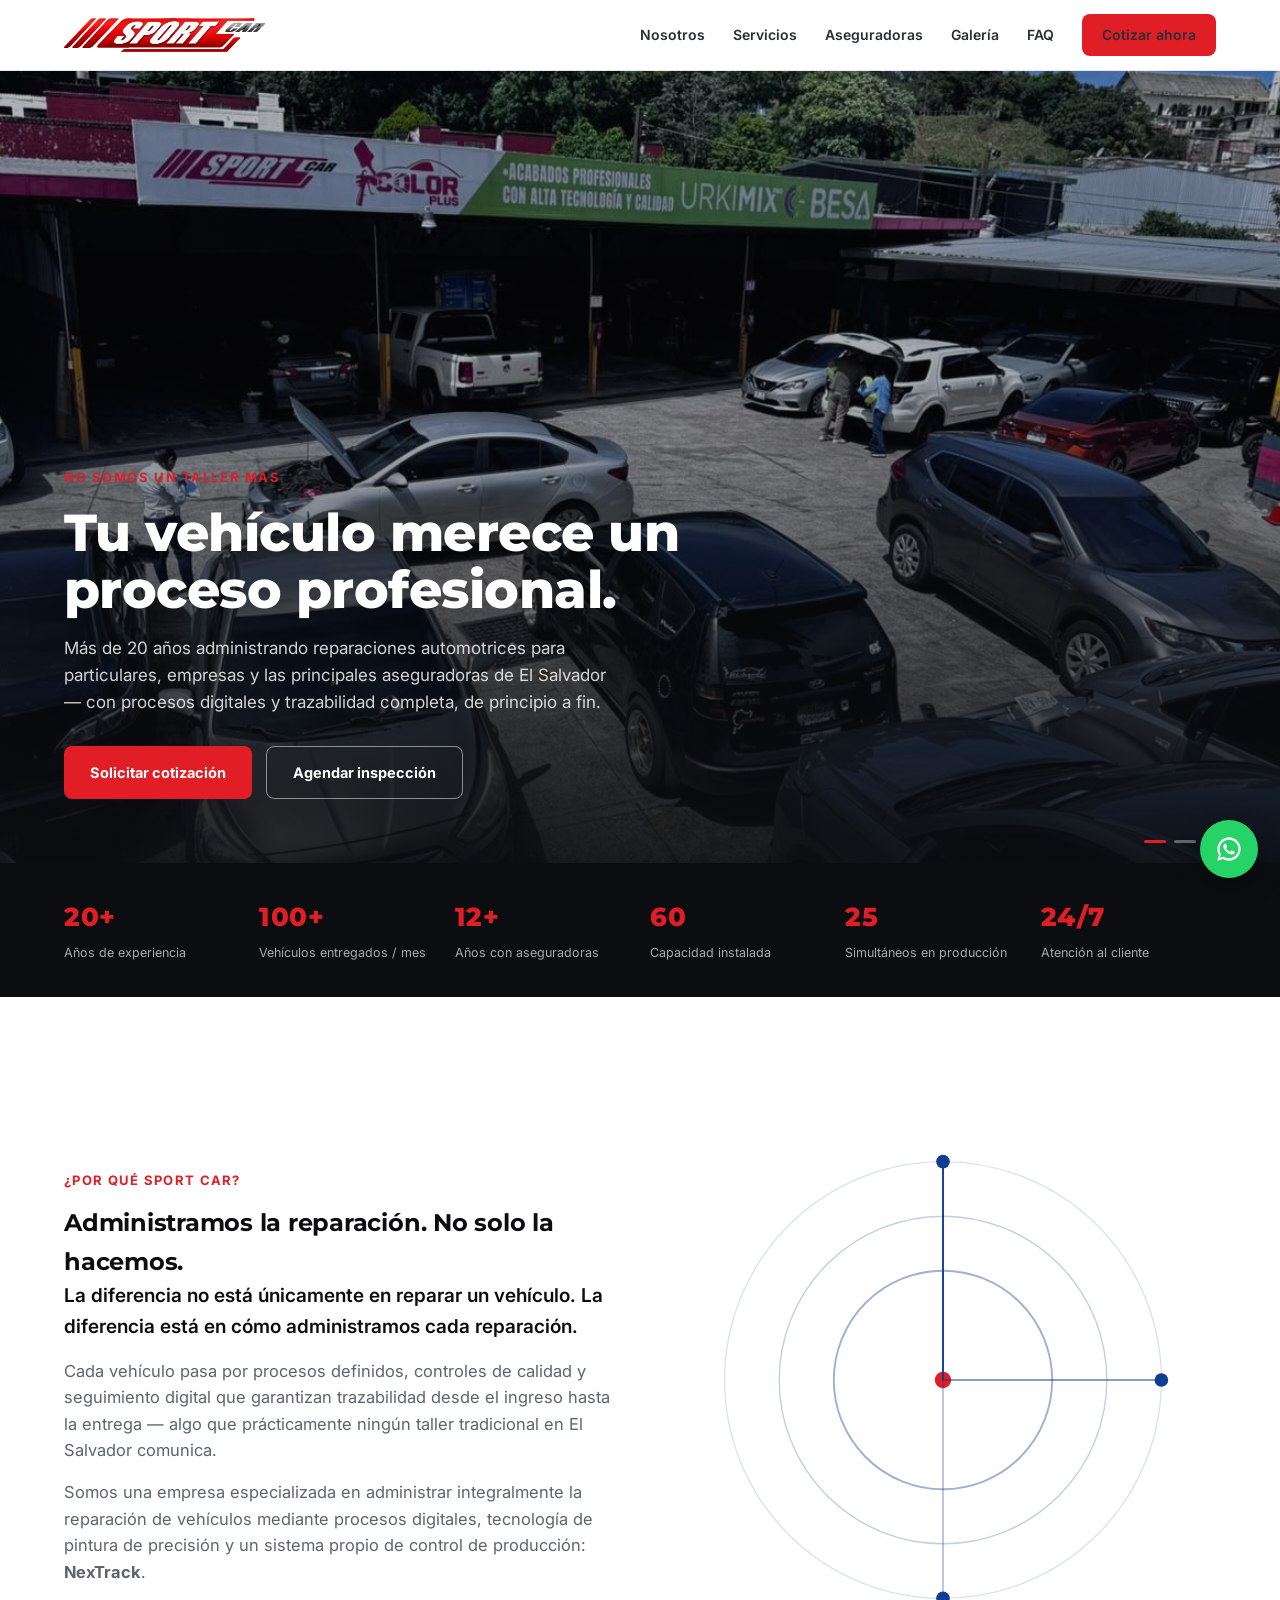
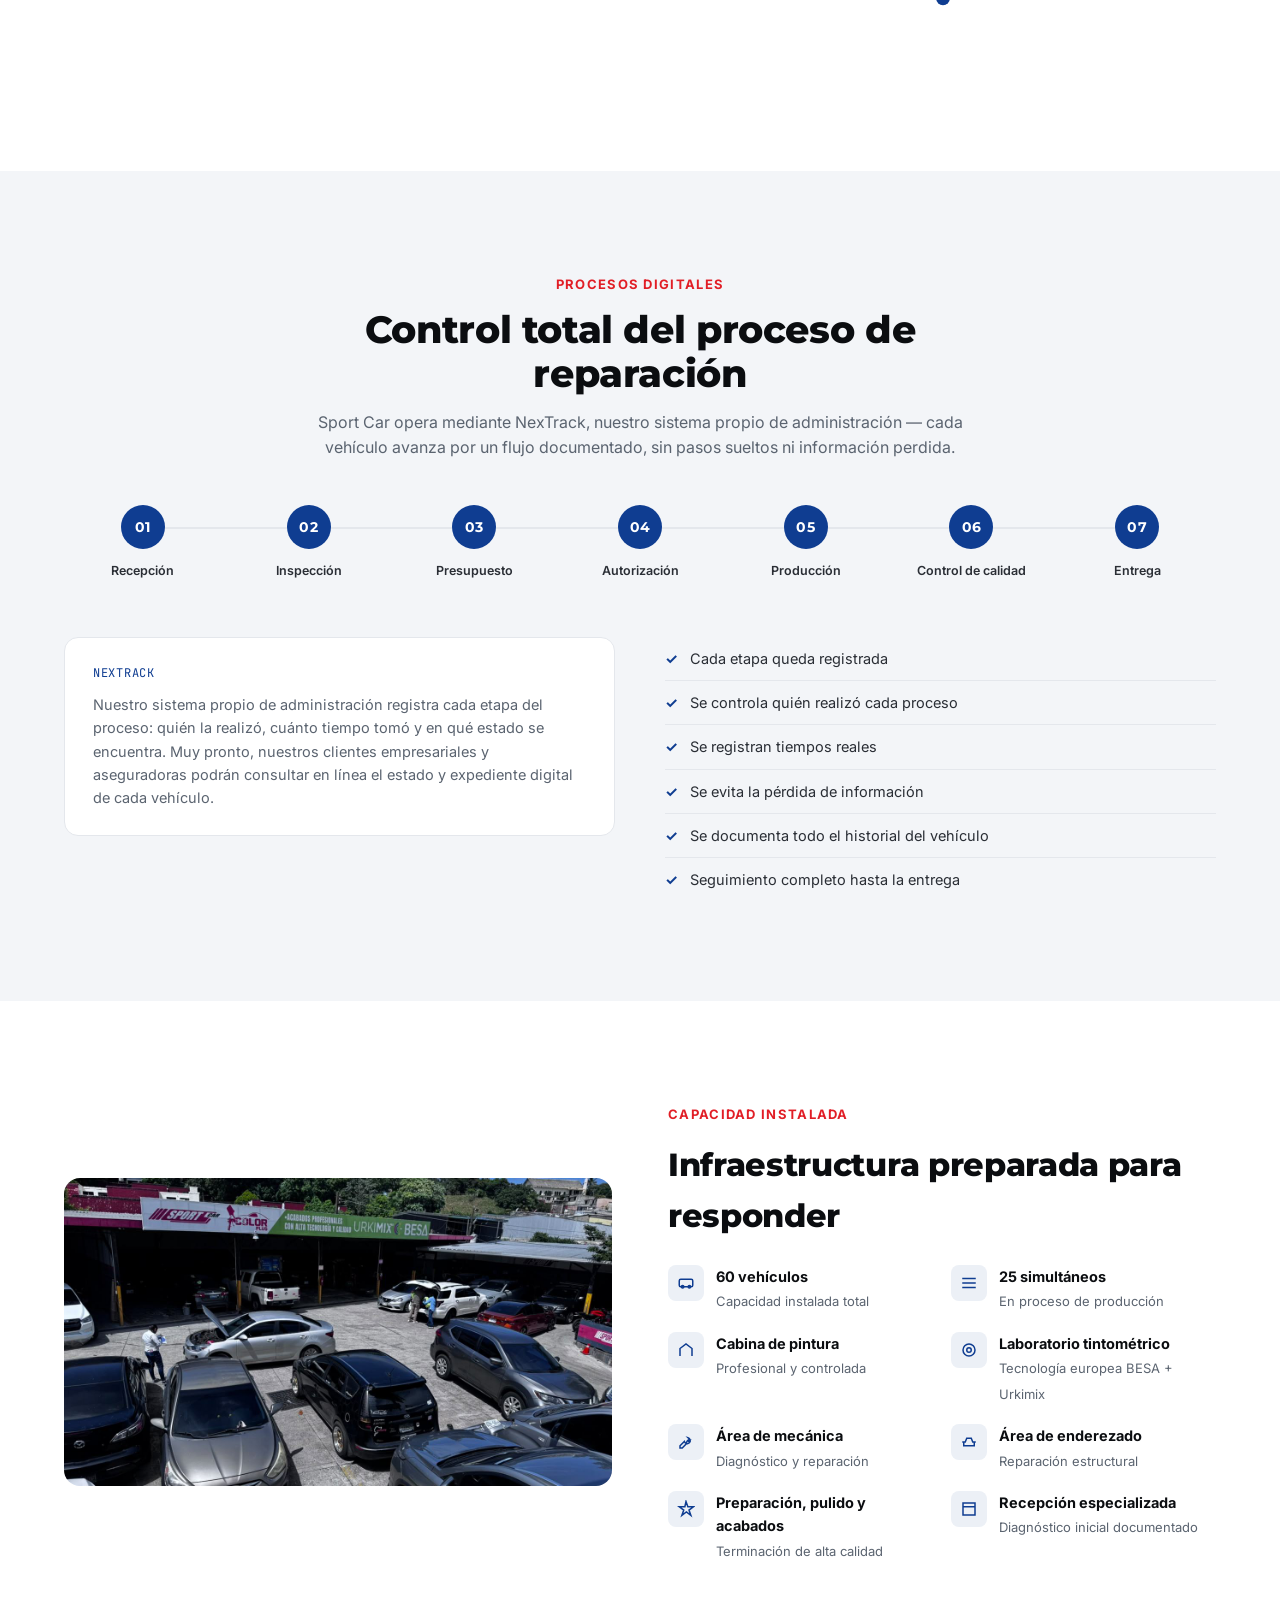
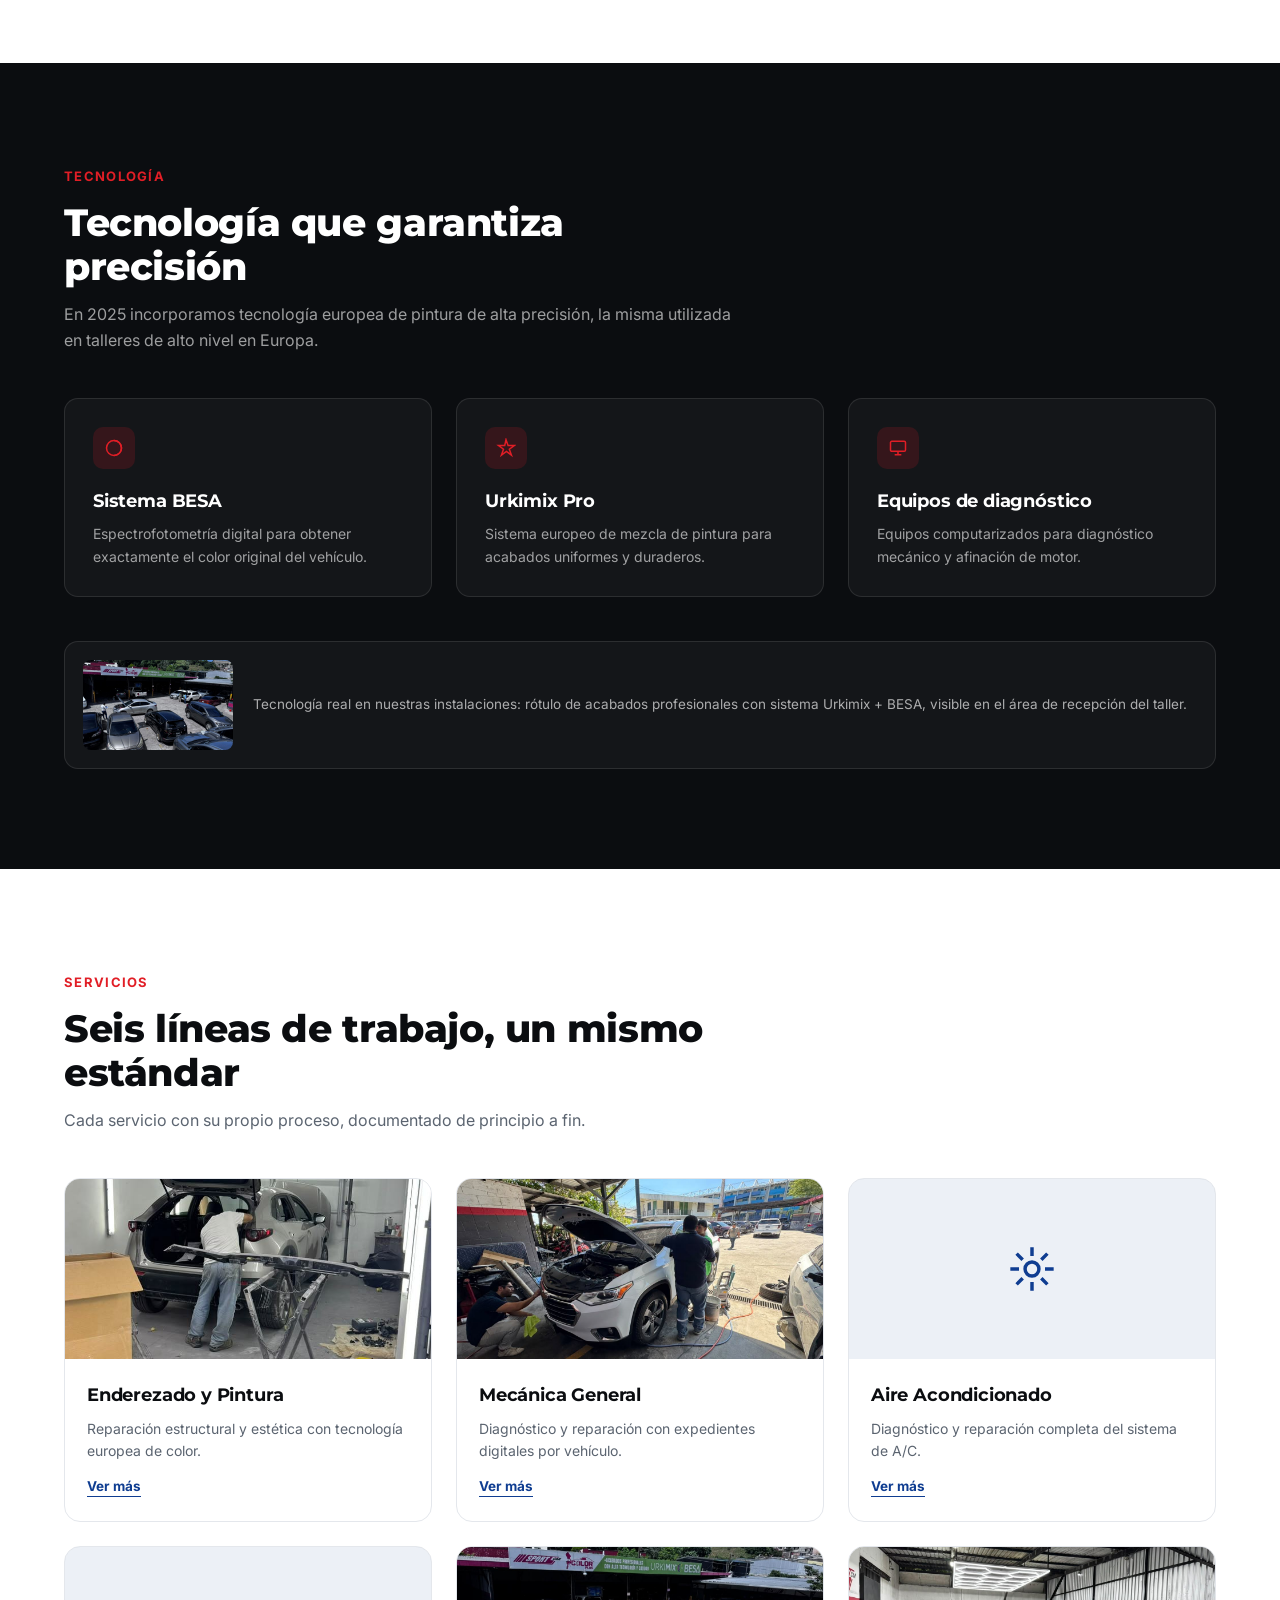
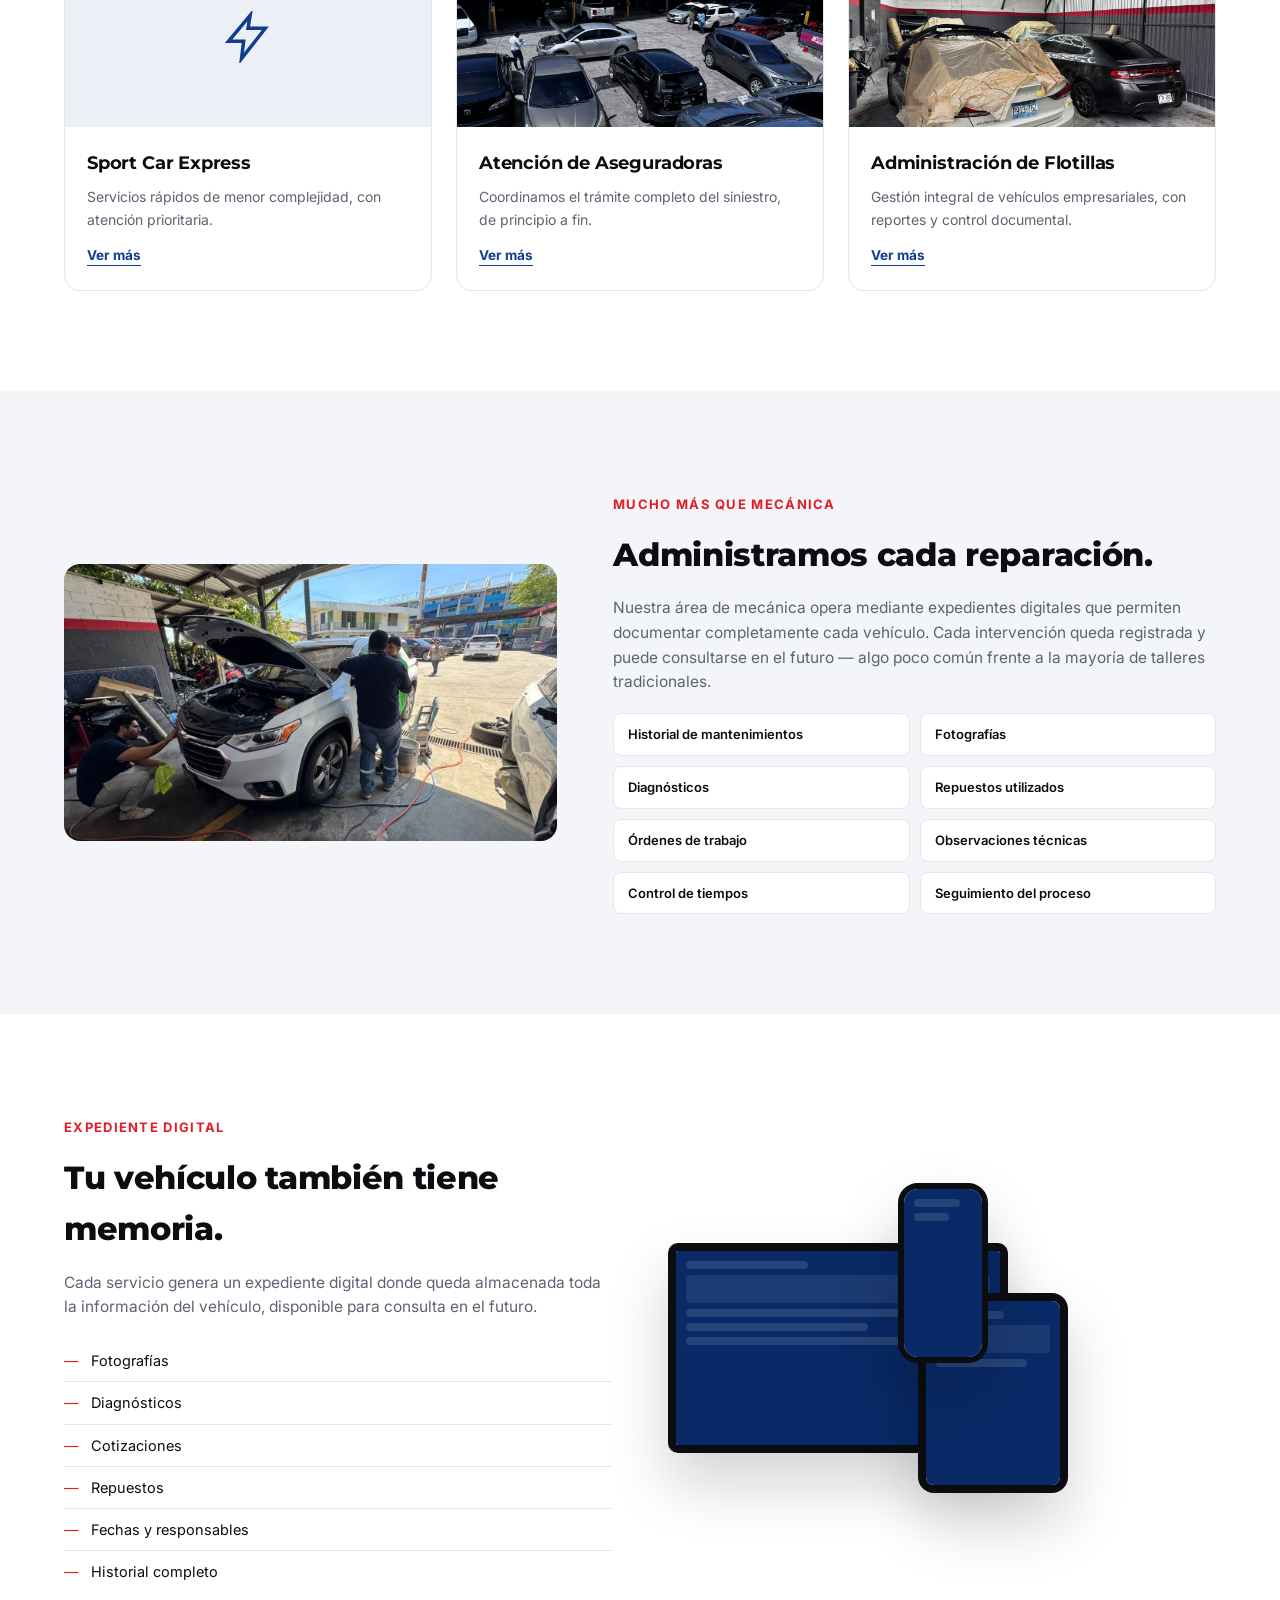
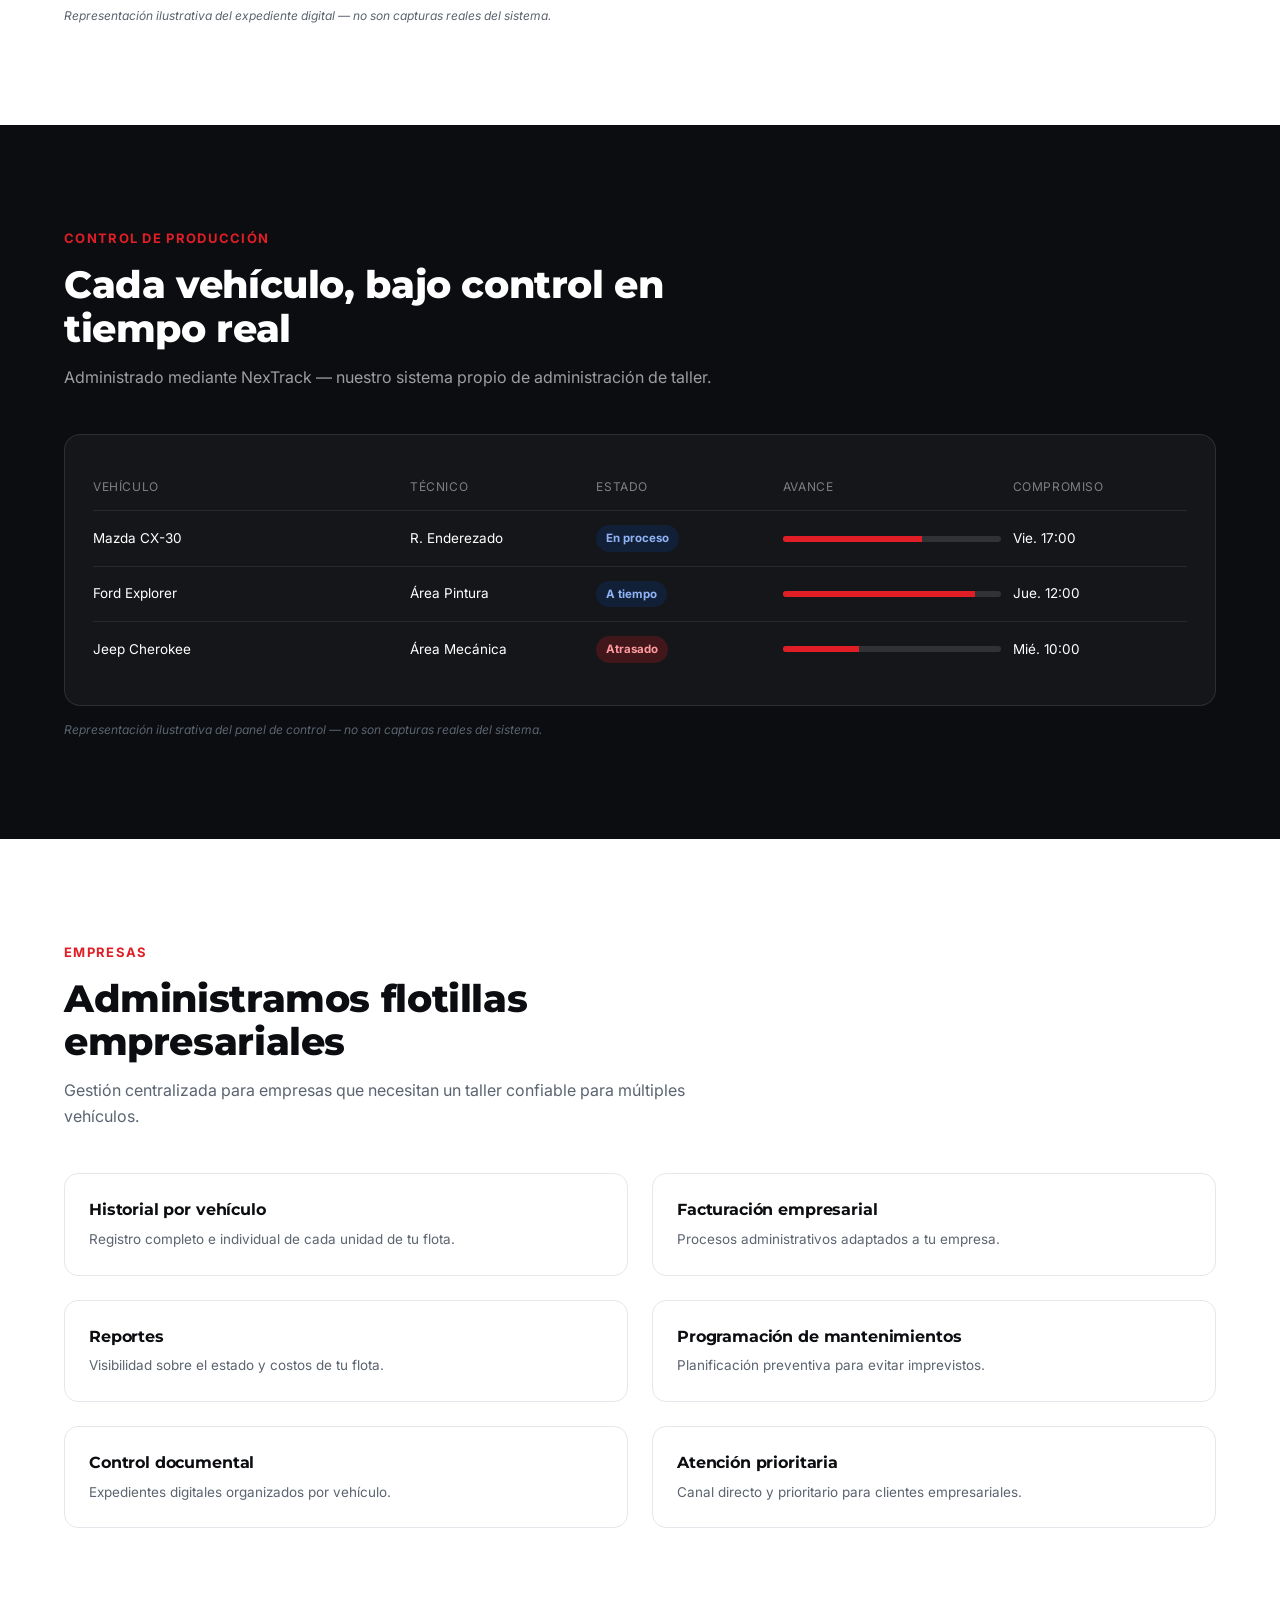
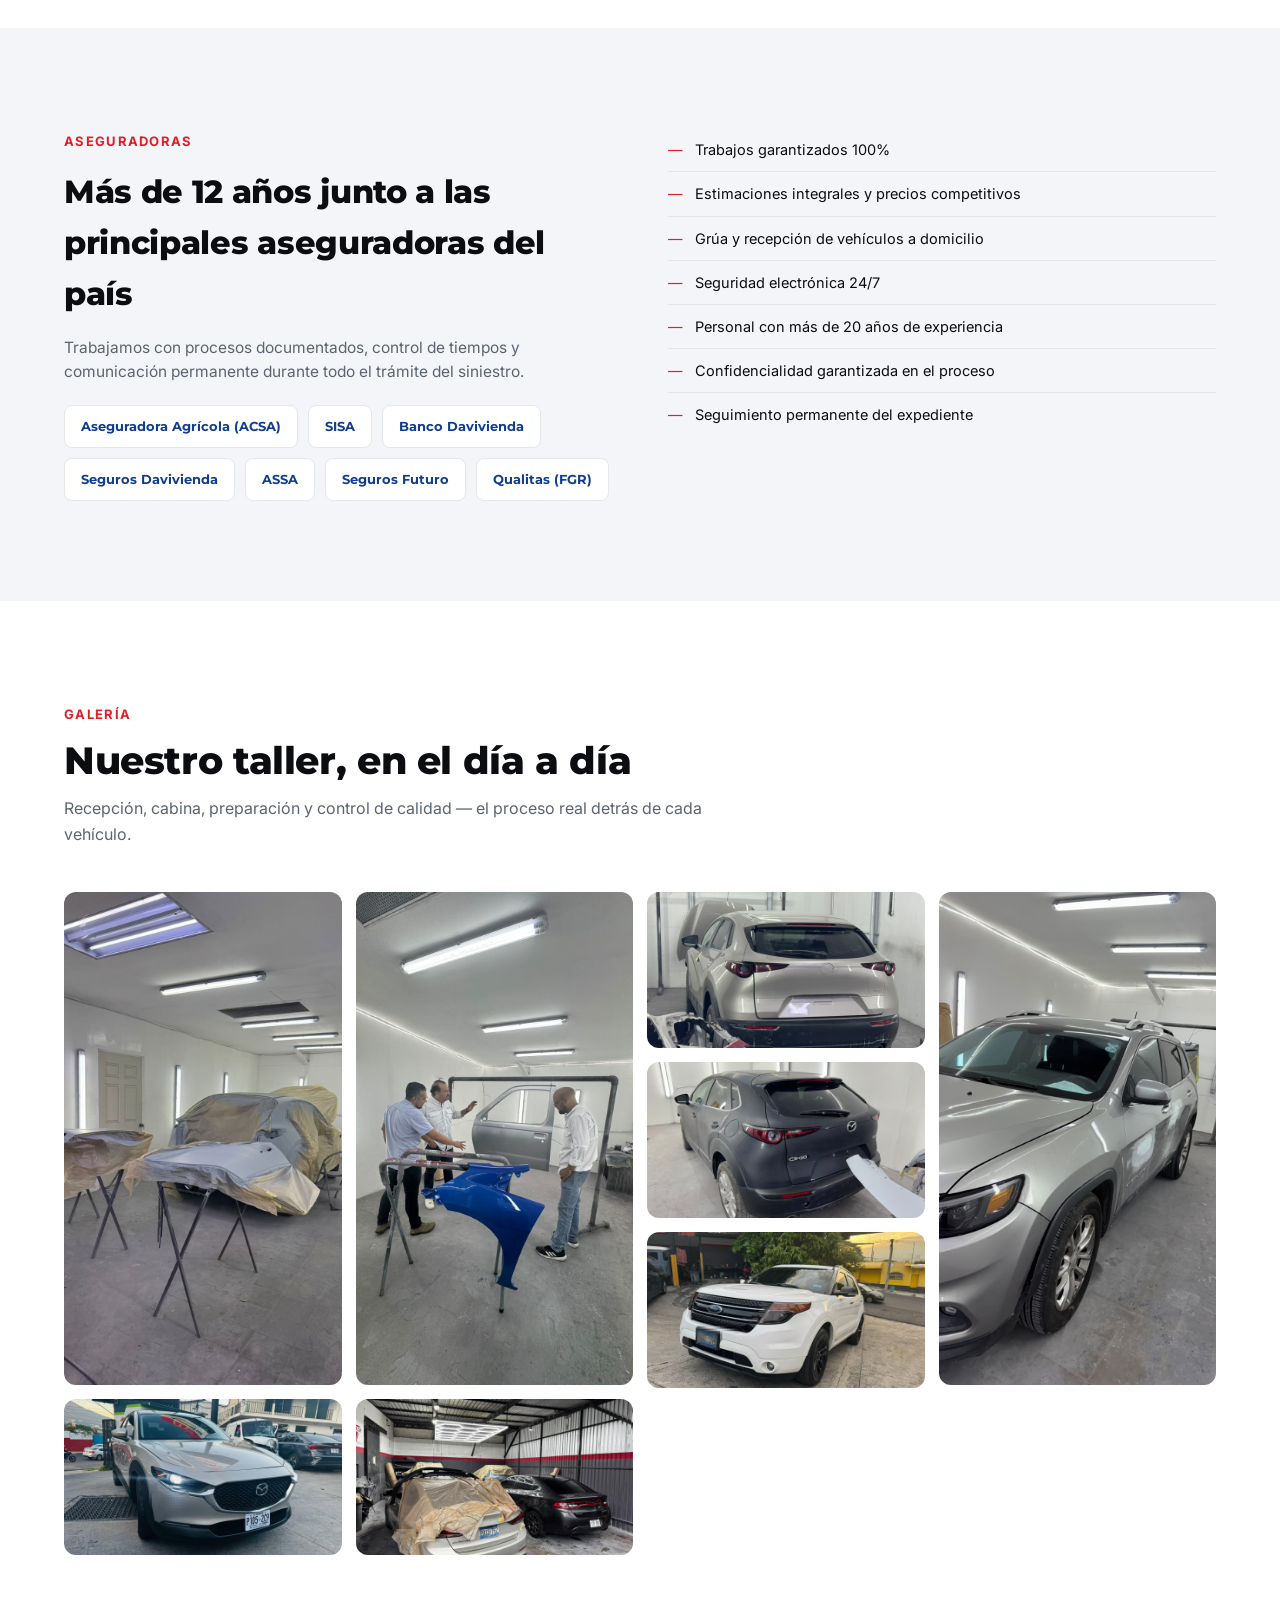
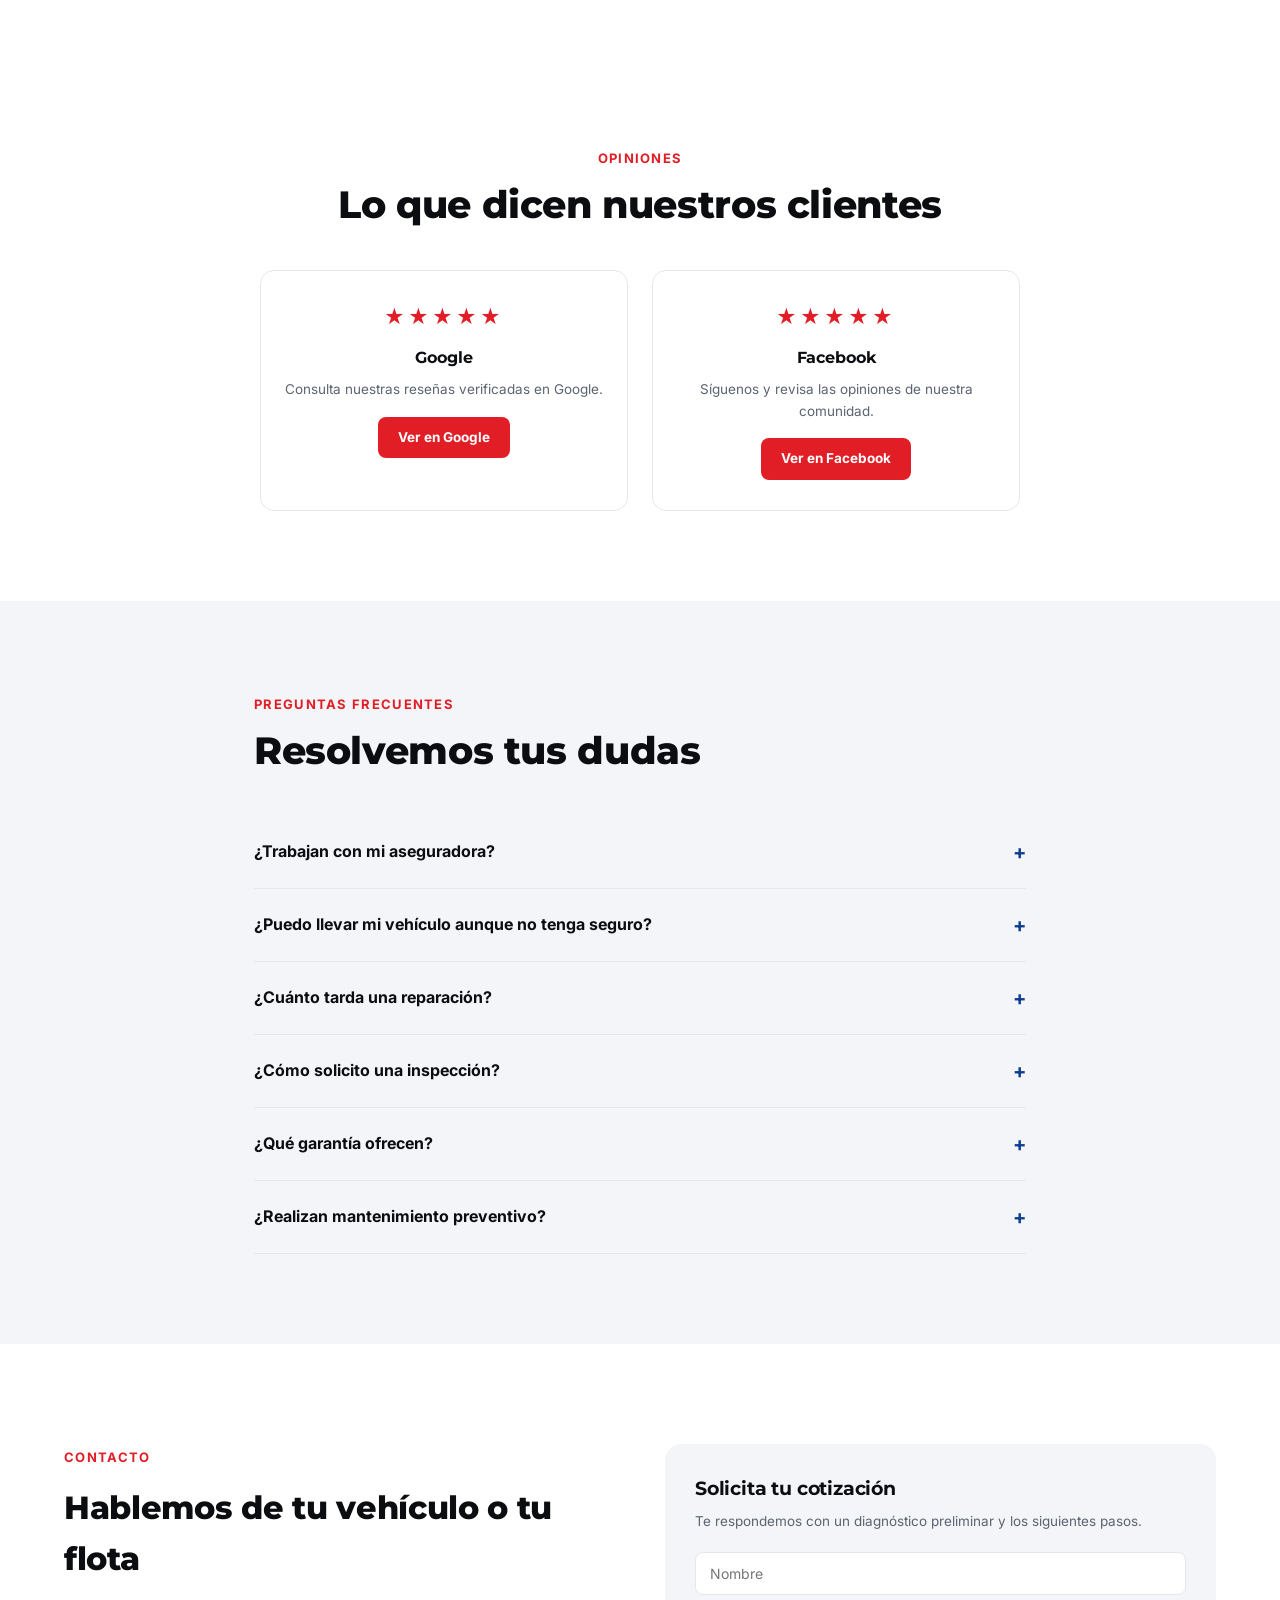
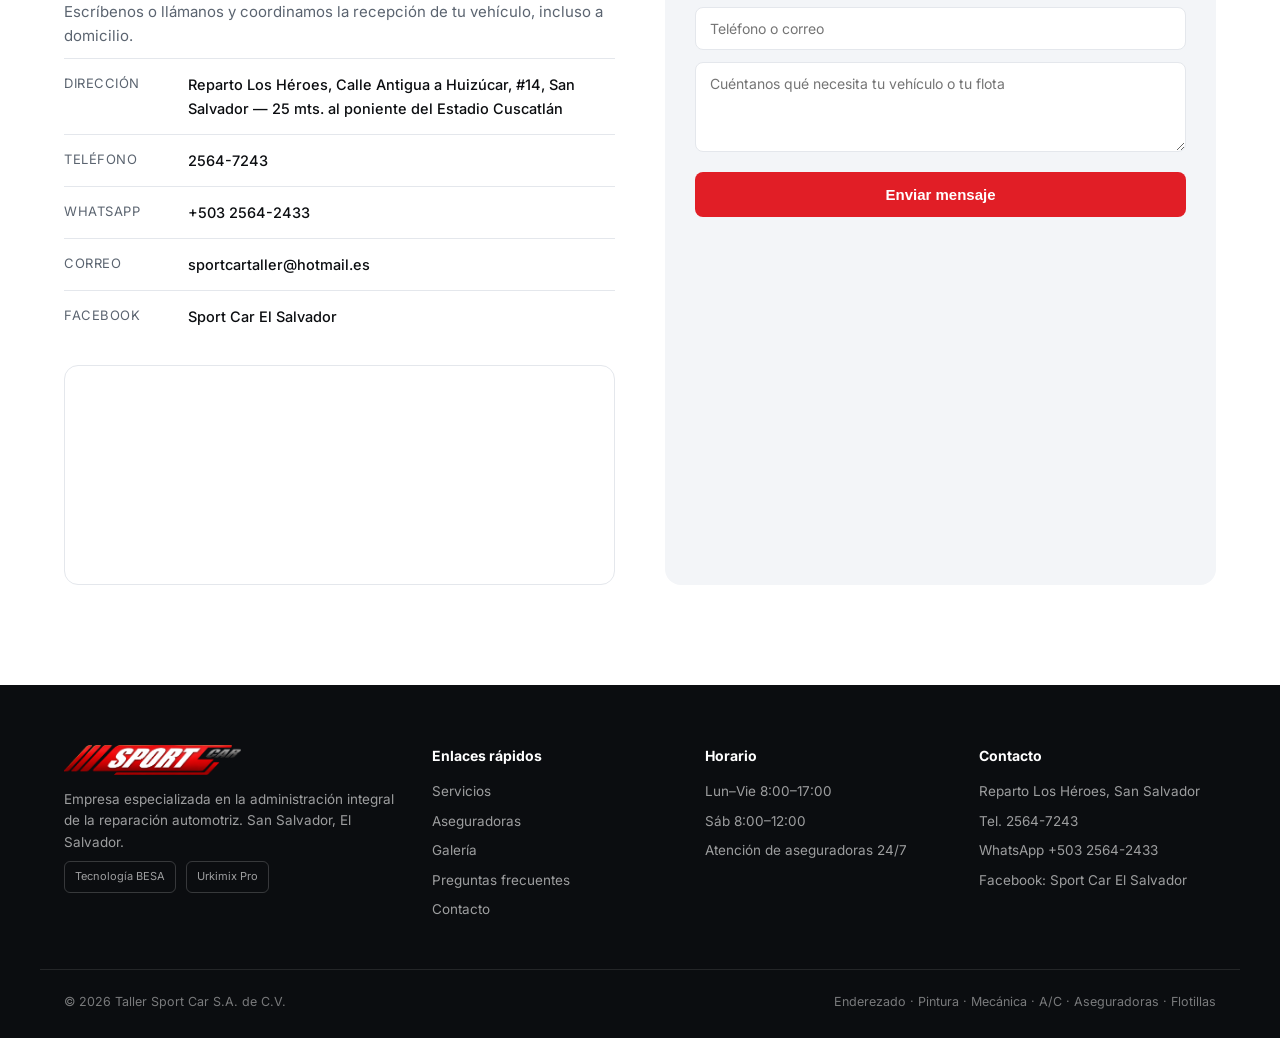
==== index.html @ 0d9dbdcd "Corrige nombre de archivo" ====
<!doctype html>
<html lang="es">
<head>
<meta charset="UTF-8" />
<meta name="viewport" content="width=device-width, initial-scale=1.0" />
<title>Taller Sport Car — Administración Integral de Reparación Automotriz</title>
<meta name="description" content="Sport Car: más de 20 años administrando profesionalmente la reparación automotriz en El Salvador. Enderezado, pintura, mecánica, aire acondicionado, atención de aseguradoras y flotillas, con procesos digitales y trazabilidad completa." />
<link rel="preconnect" href="https://fonts.googleapis.com" />
<link rel="preconnect" href="https://fonts.gstatic.com" crossorigin />
<link href="https://fonts.googleapis.com/css2?family=Montserrat:wght@600;700;800&family=Inter:wght@400;500;600;700&family=JetBrains+Mono:wght@500;600&display=swap" rel="stylesheet" />
<style>
  :root{
    --white:#FFFFFF;
    --offwhite:#F3F5F8;
    --ink:#0B0D10;
    --ink-soft:#2A2E35;
    --blue:#0F3D91;
    --blue-deep:#092A66;
    --blue-soft:rgba(15,61,145,0.08);
    --red:#E11E26;
    --red-soft:rgba(225,30,38,0.08);
    --line:#E4E7EC;
    --muted:#5B6470;
  }
  *{box-sizing:border-box; margin:0; padding:0;}
  html{scroll-behavior:smooth;}
  body{
    background:var(--white);
    color:var(--ink);
    font-family:'Inter','Segoe UI',sans-serif;
    line-height:1.6;
    overflow-x:hidden;
  }
  h1,h2,h3,.display{ font-family:'Montserrat',sans-serif; letter-spacing:-0.01em; }
  .mono{ font-family:'JetBrains Mono',monospace; letter-spacing:0.02em; }
  a{ color:inherit; text-decoration:none; }
  img{ max-width:100%; display:block; }
  .wrap{ max-width:1200px; margin:0 auto; padding:0 24px; }
  section{ position:relative; }

  /* ---------- NAV ---------- */
  header{ position:sticky; top:0; z-index:100; background:rgba(255,255,255,0.92); backdrop-filter:blur(10px); border-bottom:1px solid var(--line); }
  nav{ display:flex; align-items:center; justify-content:space-between; padding:14px 24px; max-width:1200px; margin:0 auto; }
  .logo img{ height:34px; width:auto; }
  .nav-links{ display:flex; gap:28px; align-items:center; }
  .nav-links a{ color:var(--ink-soft); font-size:14px; font-weight:600; transition:color .2s; }
  .nav-links a:hover{ color:var(--blue); }
  .nav-cta{ background:var(--red); color:#fff; padding:10px 20px; border-radius:8px; font-weight:700; font-size:13.5px; transition:transform .15s, box-shadow .15s; }
  .nav-cta:hover{ transform:translateY(-1px); box-shadow:0 8px 18px rgba(225,30,38,0.3); }
  .menu-btn{ display:none; background:none; border:none; font-size:24px; cursor:pointer; color:var(--ink); }

  /* ---------- HERO SLIDER ---------- */
  .hero{ position:relative; height:88vh; min-height:560px; overflow:hidden; background:var(--ink); }
  .hero-slide{ position:absolute; inset:0; background-size:cover; background-position:center; opacity:0; transition:opacity 1.4s ease; }
  .hero-slide.active{ opacity:1; }
  .hero-overlay{ position:absolute; inset:0; background:linear-gradient(180deg, rgba(11,13,16,0.25) 0%, rgba(11,13,16,0.35) 45%, rgba(11,13,16,0.92) 100%); z-index:1; }
  .hero-content{ position:relative; z-index:2; height:100%; display:flex; flex-direction:column; justify-content:flex-end; padding:0 24px 64px; max-width:1200px; margin:0 auto; color:#fff; }
  .hero-eyebrow{ color:var(--red); font-weight:700; font-size:13px; letter-spacing:0.12em; text-transform:uppercase; margin-bottom:16px; }
  .hero h1{ font-size:clamp(30px,4.6vw,52px); font-weight:800; line-height:1.1; max-width:780px; margin-bottom:16px; }
  .hero p.lead{ font-size:17px; color:rgba(255,255,255,0.82); max-width:560px; margin-bottom:30px; }
  .cta-row{ display:flex; gap:14px; flex-wrap:wrap; }
  .btn{ display:inline-flex; align-items:center; gap:8px; padding:14px 26px; border-radius:8px; font-weight:700; font-size:14.5px; transition:transform .15s, box-shadow .15s, background .15s; }
  .btn-primary{ background:var(--red); color:#fff; }
  .btn-primary:hover{ transform:translateY(-2px); box-shadow:0 10px 24px rgba(225,30,38,0.35); }
  .btn-white{ background:#fff; color:var(--ink); }
  .btn-white:hover{ transform:translateY(-2px); box-shadow:0 10px 24px rgba(255,255,255,0.2); }
  .btn-outline{ border:1.5px solid rgba(255,255,255,0.5); color:#fff; }
  .btn-outline:hover{ background:rgba(255,255,255,0.1); }
  .hero-dots{ position:absolute; z-index:2; bottom:20px; right:24px; display:flex; gap:8px; }
  .hero-dots span{ width:22px; height:3px; background:rgba(255,255,255,0.35); border-radius:2px; cursor:pointer; transition:background .2s; }
  .hero-dots span.active{ background:var(--red); }

  /* ---------- INDICADORES ---------- */
  .indicators{ background:var(--ink); padding:34px 0; }
  .ind-row{ display:flex; justify-content:space-between; flex-wrap:wrap; gap:20px; }
  .ind{ color:#fff; text-align:left; flex:1; min-width:150px; }
  .ind .num{ font-family:'Montserrat'; font-weight:800; font-size:26px; color:var(--red); }
  .ind .lbl{ font-size:12.5px; color:rgba(255,255,255,0.65); margin-top:4px; }

  /* ---------- SECTION HEADS ---------- */
  .section-head{ max-width:680px; margin-bottom:44px; }
  .kicker{ color:var(--red); font-size:13px; font-weight:700; text-transform:uppercase; letter-spacing:0.1em; margin-bottom:14px; display:inline-block; }
  .section-head h2{ font-size:clamp(26px,3.6vw,38px); font-weight:800; margin-bottom:14px; line-height:1.15; }
  .section-head p{ color:var(--muted); font-size:16px; }
  .section-head.center{ margin-left:auto; margin-right:auto; text-align:center; }

  section.reveal{ opacity:0; transform:translateY(26px); transition:opacity .7s ease, transform .7s ease; }
  section.reveal.in{ opacity:1; transform:translateY(0); }

  /* ---------- DIFERENCIA ---------- */
  .diferencia{ padding:110px 0; }
  .dif-grid{ display:grid; grid-template-columns:1fr 1fr; gap:60px; align-items:center; }
  .dif-text p{ color:var(--muted); font-size:16.5px; margin-bottom:16px; }
  .dif-text p.big{ color:var(--ink); font-size:19px; font-weight:600; }
  .dif-visual{ position:relative; }
  .dif-lines{ width:100%; aspect-ratio:1/1; position:relative; }
  .dif-lines svg{ width:100%; height:100%; }

  /* ---------- PROCESOS DIGITALES ---------- */
  .procesos{ padding:100px 0; background:var(--offwhite); }
  .flow{ display:flex; justify-content:space-between; align-items:flex-start; gap:8px; margin-bottom:56px; position:relative; }
  .flow::before{ content:""; position:absolute; top:22px; left:5%; right:5%; height:2px; background:var(--line); z-index:0; }
  .flow-step{ position:relative; z-index:1; text-align:center; flex:1; min-width:0; }
  .flow-step .node{ width:44px; height:44px; border-radius:50%; background:var(--blue); color:#fff; display:flex; align-items:center; justify-content:center; font-family:'Montserrat'; font-weight:700; font-size:14px; margin:0 auto 12px; }
  .flow-step .lbl{ font-size:12.5px; font-weight:600; color:var(--ink-soft); padding:0 4px; }
  .proc-bottom{ display:grid; grid-template-columns:1fr 1fr; gap:50px; align-items:start; }
  .proc-note{ background:var(--white); border:1px solid var(--line); border-radius:14px; padding:26px 28px; }
  .proc-note .tag{ font-family:'JetBrains Mono'; font-size:12px; color:var(--blue); text-transform:uppercase; letter-spacing:0.06em; margin-bottom:10px; display:block; }
  .proc-note p{ color:var(--muted); font-size:14.5px; }
  .check-list li{ list-style:none; display:flex; gap:12px; align-items:flex-start; padding:10px 0; border-top:1px solid var(--line); font-size:14.5px; color:var(--ink-soft); }
  .check-list li:first-child{ border-top:none; }
  .check-list li::before{ content:"✓"; color:var(--blue); font-weight:700; flex-shrink:0; }

  /* ---------- CAPACIDAD ---------- */
  .capacidad{ padding:100px 0; }
  .cap-grid{ display:grid; grid-template-columns:1fr 1fr; gap:56px; align-items:center; }
  .cap-photo{ border-radius:16px; overflow:hidden; }
  .cap-photo img{ width:100%; height:100%; object-fit:cover; }
  .cap-list{ display:grid; grid-template-columns:1fr 1fr; gap:18px; }
  .cap-item{ display:flex; gap:12px; align-items:flex-start; }
  .cap-item .ic{ width:36px; height:36px; border-radius:8px; background:var(--blue-soft); display:flex; align-items:center; justify-content:center; flex-shrink:0; }
  .cap-item .txt strong{ display:block; font-size:14.5px; font-weight:700; }
  .cap-item .txt span{ font-size:13px; color:var(--muted); }

  /* ---------- TECNOLOGIA ---------- */
  .tecnologia{ padding:100px 0; background:var(--ink); color:#fff; }
  .tecnologia .section-head p{ color:rgba(255,255,255,0.6); }
  .tech-grid{ display:grid; grid-template-columns:repeat(3,1fr); gap:24px; margin-bottom:44px; }
  .tech-card{ background:rgba(255,255,255,0.04); border:1px solid rgba(255,255,255,0.1); border-radius:14px; padding:28px; }
  .tech-card .ic{ width:42px; height:42px; border-radius:10px; background:rgba(225,30,38,0.16); display:flex; align-items:center; justify-content:center; margin-bottom:18px; }
  .tech-card h3{ font-size:18px; font-weight:700; margin-bottom:8px; }
  .tech-card p{ color:rgba(255,255,255,0.6); font-size:14px; }
  .tech-proof{ display:flex; align-items:center; gap:20px; background:rgba(255,255,255,0.04); border:1px solid rgba(255,255,255,0.1); border-radius:14px; padding:18px; }
  .tech-proof img{ width:150px; height:90px; object-fit:cover; border-radius:8px; flex-shrink:0; }
  .tech-proof p{ font-size:13.5px; color:rgba(255,255,255,0.65); }

  /* ---------- SERVICIOS ---------- */
  .servicios{ padding:100px 0; }
  .serv-grid{ display:grid; grid-template-columns:repeat(3,1fr); gap:24px; }
  .serv-card{ border:1px solid var(--line); border-radius:16px; overflow:hidden; transition:transform .2s, box-shadow .2s; display:flex; flex-direction:column; }
  .serv-card:hover{ transform:translateY(-4px); box-shadow:0 16px 32px rgba(11,13,16,0.08); }
  .serv-photo{ height:180px; overflow:hidden; }
  .serv-photo img{ width:100%; height:100%; object-fit:cover; }
  .serv-photo.icon-only{ display:flex; align-items:center; justify-content:center; background:var(--blue-soft); }
  .serv-photo.icon-only svg{ width:52px; height:52px; }
  .serv-body{ padding:22px 22px 24px; flex:1; display:flex; flex-direction:column; }
  .serv-body h3{ font-size:18px; font-weight:700; margin-bottom:8px; }
  .serv-body p.desc{ color:var(--muted); font-size:14px; margin-bottom:16px; flex:1; }
  .serv-more{ display:none; font-size:13.5px; color:var(--ink-soft); border-top:1px solid var(--line); padding-top:14px; margin-top:2px; }
  .serv-more.open{ display:block; }
  .serv-more ul{ padding-left:18px; margin-top:6px; }
  .serv-more li{ margin-bottom:4px; }
  .ver-mas{ align-self:flex-start; font-size:13.5px; font-weight:700; color:var(--blue); border-bottom:1.5px solid var(--blue); padding-bottom:2px; cursor:pointer; background:none; border-left:none;border-right:none;border-top:none; font-family:inherit; }
  .placeholder-note{ font-size:11.5px; color:var(--red); margin-top:10px; font-style:italic; }

  /* ---------- MECANICA DEEP ---------- */
  .mecanica{ padding:100px 0; background:var(--offwhite); }
  .mec-grid{ display:grid; grid-template-columns:0.9fr 1.1fr; gap:56px; align-items:center; }
  .mec-photo{ border-radius:16px; overflow:hidden; }
  .mec-photo img{ width:100%; display:block; }
  .mec-text p{ color:var(--muted); font-size:15.5px; margin-bottom:18px; }
  .tag-grid{ display:grid; grid-template-columns:1fr 1fr; gap:10px; }
  .tag-pill{ font-size:13px; font-weight:600; background:#fff; border:1px solid var(--line); border-radius:8px; padding:10px 14px; }

  /* ---------- EXPEDIENTE DIGITAL ---------- */
  .expediente{ padding:100px 0; }
  .exp-grid{ display:grid; grid-template-columns:1fr 1fr; gap:56px; align-items:center; }
  .devices{ position:relative; height:340px; }
  .device{ position:absolute; background:#fff; border:8px solid var(--ink); border-radius:14px; box-shadow:0 30px 60px rgba(11,13,16,0.18); overflow:hidden; }
  .device.laptop{ width:340px; height:210px; left:0; top:60px; border-radius:10px; }
  .device.tablet{ width:150px; height:200px; left:250px; top:110px; border-radius:16px; }
  .device.phone{ width:90px; height:180px; left:230px; top:0; border-radius:20px; border-width:6px; }
  .device-screen{ width:100%; height:100%; background:var(--blue-deep); padding:10px; }
  .dscreen-row{ background:rgba(255,255,255,0.12); border-radius:4px; height:8px; margin-bottom:6px; }
  .dscreen-row.w60{ width:60%; } .dscreen-row.w80{ width:80%; } .dscreen-row.w40{ width:40%; } .dscreen-row.w100{ width:100%; }
  .dscreen-block{ background:rgba(255,255,255,0.08); border-radius:4px; height:28px; margin-bottom:6px; }
  .exp-list li{ list-style:none; display:flex; gap:12px; padding:9px 0; border-top:1px solid var(--line); font-size:14.5px; }
  .exp-list li:first-child{ border-top:none; }
  .exp-list li::before{ content:"—"; color:var(--red); }
  .illus-note{ font-size:12px; color:var(--muted); font-style:italic; margin-top:14px; }

  /* ---------- CONTROL PRODUCCION ---------- */
  .control{ padding:100px 0; background:var(--ink); color:#fff; }
  .control .section-head p{ color:rgba(255,255,255,0.6); }
  .dash{ background:rgba(255,255,255,0.04); border:1px solid rgba(255,255,255,0.1); border-radius:16px; padding:28px; }
  .dash-row{ display:grid; grid-template-columns:1.4fr 0.8fr 0.8fr 1fr 0.8fr; gap:12px; padding:14px 0; border-top:1px solid rgba(255,255,255,0.08); font-size:13.5px; align-items:center; }
  .dash-row.head{ color:rgba(255,255,255,0.45); font-size:12px; text-transform:uppercase; letter-spacing:0.05em; border-top:none; }
  .dash-row:not(.head):first-of-type{ border-top:none; }
  .bar{ height:6px; background:rgba(255,255,255,0.12); border-radius:4px; overflow:hidden; }
  .bar span{ display:block; height:100%; background:var(--red); }
  .status{ font-size:11.5px; font-weight:700; padding:4px 10px; border-radius:20px; display:inline-block; }
  .status.ok{ background:rgba(15,61,145,0.25); color:#8fb3f5; }
  .status.warn{ background:rgba(225,30,38,0.22); color:#ff9a9e; }

  /* ---------- EMPRESAS ---------- */
  .empresas{ padding:100px 0; }
  .emp-grid{ display:grid; grid-template-columns:1fr 1fr; gap:24px; }
  .emp-card{ border:1px solid var(--line); border-radius:14px; padding:24px; }
  .emp-card h3{ font-size:15.5px; font-weight:700; margin-bottom:6px; }
  .emp-card p{ font-size:13.5px; color:var(--muted); }

  /* ---------- ASEGURADORAS ---------- */
  .aseguradoras{ padding:100px 0; background:var(--offwhite); }
  .aseg-grid{ display:grid; grid-template-columns:1fr 1fr; gap:56px; align-items:start; }
  .aseg-text p{ color:var(--muted); font-size:15.5px; margin-bottom:16px; }
  .pill-row{ display:flex; flex-wrap:wrap; gap:10px; margin-top:20px; }
  .pill{ font-family:'Montserrat'; font-weight:700; font-size:13px; color:var(--blue); border:1px solid var(--line); background:#fff; border-radius:8px; padding:10px 16px; }
  .aseg-benefits li{ list-style:none; display:flex; gap:12px; padding:10px 0; border-top:1px solid var(--line); font-size:14.5px; }
  .aseg-benefits li:first-child{ border-top:none; }
  .aseg-benefits li::before{ content:"—"; color:var(--red); }

  /* ---------- GALERIA ---------- */
  .galeria{ padding:100px 0; }
  .gal-grid{ columns:4 220px; column-gap:14px; }
  .gal-item{ break-inside:avoid; margin-bottom:14px; position:relative; border-radius:12px; overflow:hidden; }
  .gal-item img{ width:100%; display:block; transition:transform .3s ease; }
  .gal-item:hover img{ transform:scale(1.04); }
  .gal-cap{ position:absolute; left:0; right:0; bottom:0; padding:14px 12px; background:linear-gradient(0deg, rgba(11,13,16,0.85), transparent); color:#fff; font-size:12.5px; font-weight:600; opacity:0; transition:opacity .25s; }
  .gal-item:hover .gal-cap{ opacity:1; }

  /* ---------- OPINIONES ---------- */
  .opiniones{ padding:90px 0; text-align:center; }
  .op-grid{ display:grid; grid-template-columns:1fr 1fr; gap:24px; max-width:760px; margin:0 auto; }
  .op-card{ border:1px solid var(--line); border-radius:14px; padding:30px 24px; }
  .op-card .stars{ color:var(--red); font-size:20px; letter-spacing:3px; margin-bottom:12px; }
  .op-card h3{ font-size:16px; font-weight:700; margin-bottom:8px; }
  .op-card p{ font-size:13.5px; color:var(--muted); margin-bottom:16px; }
  .op-card a.btn{ padding:10px 20px; font-size:13.5px; }

  /* ---------- FAQ ---------- */
  .faq{ padding:90px 0; background:var(--offwhite); }
  .faq-item{ border-bottom:1px solid var(--line); padding:20px 0; cursor:pointer; }
  .faq-q{ display:flex; justify-content:space-between; align-items:center; font-weight:700; font-size:16px; }
  .faq-q .plus{ font-size:20px; color:var(--blue); transition:transform .2s; }
  .faq-item.open .faq-q .plus{ transform:rotate(45deg); }
  .faq-a{ max-height:0; overflow:hidden; transition:max-height .3s ease; }
  .faq-item.open .faq-a{ max-height:200px; }
  .faq-a p{ color:var(--muted); font-size:14.5px; padding-top:12px; }

  /* ---------- CONTACTO ---------- */
  .contacto{ padding:100px 0; }
  .cont-grid{ display:grid; grid-template-columns:1fr 1fr; gap:50px; }
  .cont-info .info-row{ display:flex; gap:14px; padding:14px 0; border-top:1px solid var(--line); }
  .cont-info .info-row:first-child{ border-top:1px solid var(--line); }
  .cont-info .label{ width:110px; flex-shrink:0; color:var(--muted); font-size:13px; text-transform:uppercase; letter-spacing:0.04em; }
  .cont-info .val{ font-size:14.5px; font-weight:500; }
  .map-frame{ border-radius:14px; overflow:hidden; border:1px solid var(--line); height:220px; margin-top:22px; }
  .map-frame iframe{ width:100%; height:100%; border:0; }
  .cform{ background:var(--offwhite); border-radius:16px; padding:30px; }
  .cform h3{ font-size:19px; font-weight:700; margin-bottom:6px; }
  .cform p.note{ color:var(--muted); font-size:13.5px; margin-bottom:20px; }
  .cform input, .cform textarea{
    width:100%; padding:12px 14px; border:1px solid var(--line); border-radius:8px; font-family:inherit; font-size:14px; margin-bottom:12px; background:#fff;
  }
  .cform textarea{ resize:vertical; min-height:90px; }
  .cform button{ width:100%; background:var(--red); color:#fff; border:none; padding:14px; border-radius:8px; font-weight:700; font-size:15px; cursor:pointer; transition:transform .15s; }
  .cform button:hover{ transform:translateY(-2px); }

  .wa-float{
    position:fixed; bottom:22px; right:22px; z-index:200;
    width:58px; height:58px; border-radius:50%; background:#25D366; display:flex; align-items:center; justify-content:center;
    box-shadow:0 10px 26px rgba(0,0,0,0.28); transition:transform .2s;
  }
  .wa-float:hover{ transform:scale(1.08); }

  footer{ background:var(--ink); color:rgba(255,255,255,0.7); padding:60px 0 26px; }
  .foot-grid{ display:grid; grid-template-columns:1.4fr 1fr 1fr 1fr; gap:36px; margin-bottom:40px; }
  .foot-col h4{ color:#fff; font-size:14px; margin-bottom:14px; }
  .foot-col p, .foot-col a{ font-size:13.5px; color:rgba(255,255,255,0.6); display:block; margin-bottom:8px; }
  .foot-col a:hover{ color:#fff; }
  .foot-badges{ display:flex; gap:10px; margin-top:6px; }
  .foot-badge{ font-size:11px; border:1px solid rgba(255,255,255,0.18); border-radius:6px; padding:6px 10px; color:rgba(255,255,255,0.6); }
  .foot-bottom{ border-top:1px solid rgba(255,255,255,0.1); padding-top:22px; display:flex; justify-content:space-between; flex-wrap:wrap; gap:10px; font-size:12.5px; color:rgba(255,255,255,0.45); }

  @media (max-width:960px){
    .dif-grid,.proc-bottom,.cap-grid,.mec-grid,.exp-grid,.aseg-grid,.cont-grid{ grid-template-columns:1fr; }
    .tech-grid{ grid-template-columns:1fr 1fr; }
    .serv-grid{ grid-template-columns:1fr 1fr; }
    .emp-grid{ grid-template-columns:1fr; }
    .op-grid{ grid-template-columns:1fr; }
    .foot-grid{ grid-template-columns:1fr 1fr; }
    .nav-links{ display:none; }
    .menu-btn{ display:block; }
    .flow{ flex-wrap:wrap; }
    .flow::before{ display:none; }
    .flow-step{ flex:0 0 30%; margin-bottom:20px; }
    .gal-grid{ columns:2 160px; }
    .dash-row{ grid-template-columns:1.4fr 1fr 1fr; font-size:12px; }
    .dash-row span:nth-child(4), .dash-row span:nth-child(5){ display:none; }
  }
  @media (max-width:600px){
    .tech-grid{ grid-template-columns:1fr; }
    .serv-grid{ grid-template-columns:1fr; }
    .cap-list{ grid-template-columns:1fr; }
    .ind-row{ justify-content:flex-start; }
    .ind{ min-width:44%; }
    .devices{ transform:scale(0.8); transform-origin:top left; }
  }
  @media (prefers-reduced-motion: reduce){
    *{ transition:none !important; animation:none !important; }
    html{ scroll-behavior:auto; }
  }
</style>
</head>
<body>

<header>
  <nav>
    <div class="logo"><img src="[data-uri]" alt="Taller Sport Car" /></div>
    <div class="nav-links">
      <a href="#diferencia">Nosotros</a>
      <a href="#servicios">Servicios</a>
      <a href="#aseguradoras">Aseguradoras</a>
      <a href="#galeria">Galería</a>
      <a href="#faq">FAQ</a>
      <a href="#contacto" class="nav-cta">Cotizar ahora</a>
    </div>
    <button class="menu-btn" id="menuBtn">☰</button>
  </nav>
</header>

<section class="hero" id="hero">
  <div class="hero-slide active" style="background-image:url('[data-uri]')"></div>
  <div class="hero-slide" style="background-image:url('[data-uri]')"></div>
  <div class="hero-slide" style="background-image:url('[data-uri]')"></div>
  <div class="hero-slide" style="background-image:url('[data-uri]')"></div>
  <div class="hero-overlay"></div>
  <div class="hero-content">
    <span class="hero-eyebrow">No somos un taller más</span>
    <h1>Tu vehículo merece un proceso profesional.</h1>
    <p class="lead">Más de 20 años administrando reparaciones automotrices para particulares, empresas y las principales aseguradoras de El Salvador — con procesos digitales y trazabilidad completa, de principio a fin.</p>
    <div class="cta-row">
      <a class="btn btn-primary" href="#contacto">Solicitar cotización</a>
      <a class="btn btn-outline" href="#contacto">Agendar inspección</a>
    </div>
  </div>
  <div class="hero-dots" id="heroDots"></div>
</section>

<section class="indicators">
  <div class="wrap ind-row">
    <div class="ind"><div class="num mono">20+</div><div class="lbl">Años de experiencia</div></div>
    <div class="ind"><div class="num mono">100+</div><div class="lbl">Vehículos entregados / mes</div></div>
    <div class="ind"><div class="num mono">12+</div><div class="lbl">Años con aseguradoras</div></div>
    <div class="ind"><div class="num mono">60</div><div class="lbl">Capacidad instalada</div></div>
    <div class="ind"><div class="num mono">25</div><div class="lbl">Simultáneos en producción</div></div>
    <div class="ind"><div class="num mono">24/7</div><div class="lbl">Atención al cliente</div></div>
  </div>
</section>

<section class="diferencia reveal" id="diferencia">
  <div class="wrap dif-grid">
    <div class="dif-text">
      <span class="kicker">¿Por qué Sport Car?</span>
      <h2>Administramos la reparación. No solo la hacemos.</h2>
      <p class="big">La diferencia no está únicamente en reparar un vehículo. La diferencia está en cómo administramos cada reparación.</p>
      <p>Cada vehículo pasa por procesos definidos, controles de calidad y seguimiento digital que garantizan trazabilidad desde el ingreso hasta la entrega — algo que prácticamente ningún taller tradicional en El Salvador comunica.</p>
      <p>Somos una empresa especializada en administrar integralmente la reparación de vehículos mediante procesos digitales, tecnología de pintura de precisión y un sistema propio de control de producción: <strong>NexTrack</strong>.</p>
    </div>
    <div class="dif-visual">
      <div class="dif-lines">
        <svg viewBox="0 0 400 400" fill="none">
          <circle cx="200" cy="200" r="160" stroke="#0F3D91" stroke-width="1" opacity="0.15"/>
          <circle cx="200" cy="200" r="120" stroke="#0F3D91" stroke-width="1" opacity="0.25"/>
          <circle cx="200" cy="200" r="80" stroke="#0F3D91" stroke-width="1.4" opacity="0.4"/>
          <circle cx="200" cy="200" r="6" fill="#E11E26"/>
          <line x1="200" y1="40" x2="200" y2="200" stroke="#0F3D91" stroke-width="1.4"/>
          <line x1="360" y1="200" x2="200" y2="200" stroke="#0F3D91" stroke-width="1.4" opacity="0.5"/>
          <line x1="200" y1="360" x2="200" y2="200" stroke="#0F3D91" stroke-width="1.4" opacity="0.3"/>
          <circle cx="200" cy="40" r="5" fill="#0F3D91"/>
          <circle cx="360" cy="200" r="5" fill="#0F3D91"/>
          <circle cx="200" cy="360" r="5" fill="#0F3D91"/>
        </svg>
      </div>
    </div>
  </div>
</section>

<section class="procesos reveal" id="procesos">
  <div class="wrap">
    <div class="section-head center" style="margin-left:auto;margin-right:auto;">
      <span class="kicker">Procesos digitales</span>
      <h2>Control total del proceso de reparación</h2>
      <p>Sport Car opera mediante NexTrack, nuestro sistema propio de administración — cada vehículo avanza por un flujo documentado, sin pasos sueltos ni información perdida.</p>
    </div>
    <div class="flow">
      <div class="flow-step"><div class="node mono">01</div><div class="lbl">Recepción</div></div>
      <div class="flow-step"><div class="node mono">02</div><div class="lbl">Inspección</div></div>
      <div class="flow-step"><div class="node mono">03</div><div class="lbl">Presupuesto</div></div>
      <div class="flow-step"><div class="node mono">04</div><div class="lbl">Autorización</div></div>
      <div class="flow-step"><div class="node mono">05</div><div class="lbl">Producción</div></div>
      <div class="flow-step"><div class="node mono">06</div><div class="lbl">Control de calidad</div></div>
      <div class="flow-step"><div class="node mono">07</div><div class="lbl">Entrega</div></div>
    </div>
    <div class="proc-bottom">
      <div class="proc-note">
        <span class="tag">NexTrack</span>
        <p>Nuestro sistema propio de administración registra cada etapa del proceso: quién la realizó, cuánto tiempo tomó y en qué estado se encuentra. Muy pronto, nuestros clientes empresariales y aseguradoras podrán consultar en línea el estado y expediente digital de cada vehículo.</p>
      </div>
      <ul class="check-list">
        <li>Cada etapa queda registrada</li>
        <li>Se controla quién realizó cada proceso</li>
        <li>Se registran tiempos reales</li>
        <li>Se evita la pérdida de información</li>
        <li>Se documenta todo el historial del vehículo</li>
        <li>Seguimiento completo hasta la entrega</li>
      </ul>
    </div>
  </div>
</section>

<section class="capacidad reveal" id="capacidad">
  <div class="wrap cap-grid">
    <div class="cap-photo">
      <img src="[data-uri]" alt="Instalaciones Taller Sport Car" />
    </div>
    <div>
      <span class="kicker">Capacidad instalada</span>
      <h2 style="font-size:clamp(24px,3.2vw,32px); font-weight:800; margin-bottom:24px;">Infraestructura preparada para responder</h2>
      <div class="cap-list">
        <div class="cap-item"><div class="ic"><svg width="18" height="18" viewBox="0 0 24 24" fill="none" stroke="#0F3D91" stroke-width="2"><rect x="3" y="7" width="18" height="10" rx="2"/><circle cx="7.5" cy="17" r="1.6"/><circle cx="16.5" cy="17" r="1.6"/></svg></div><div class="txt"><strong>60 vehículos</strong><span>Capacidad instalada total</span></div></div>
        <div class="cap-item"><div class="ic"><svg width="18" height="18" viewBox="0 0 24 24" fill="none" stroke="#0F3D91" stroke-width="2"><path d="M3 12h18M3 6h18M3 18h18"/></svg></div><div class="txt"><strong>25 simultáneos</strong><span>En proceso de producción</span></div></div>
        <div class="cap-item"><div class="ic"><svg width="18" height="18" viewBox="0 0 24 24" fill="none" stroke="#0F3D91" stroke-width="2"><path d="M4 20V10l8-6 8 6v10"/></svg></div><div class="txt"><strong>Cabina de pintura</strong><span>Profesional y controlada</span></div></div>
        <div class="cap-item"><div class="ic"><svg width="18" height="18" viewBox="0 0 24 24" fill="none" stroke="#0F3D91" stroke-width="2"><circle cx="12" cy="12" r="8"/><circle cx="12" cy="12" r="3"/></svg></div><div class="txt"><strong>Laboratorio tintométrico</strong><span>Tecnología europea BESA + Urkimix</span></div></div>
        <div class="cap-item"><div class="ic"><svg width="18" height="18" viewBox="0 0 24 24" fill="none" stroke="#0F3D91" stroke-width="2"><path d="M14.7 6.3a4 4 0 1 1-4.9 4.9L4 17v3h3l5.8-5.8a4 4 0 0 1 4.9-4.9l-2 2-1-1 2-2z"/></svg></div><div class="txt"><strong>Área de mecánica</strong><span>Diagnóstico y reparación</span></div></div>
        <div class="cap-item"><div class="ic"><svg width="18" height="18" viewBox="0 0 24 24" fill="none" stroke="#0F3D91" stroke-width="2"><path d="M3 12h4l2-5h6l2 5h4M5 12v5h14v-5"/></svg></div><div class="txt"><strong>Área de enderezado</strong><span>Reparación estructural</span></div></div>
        <div class="cap-item"><div class="ic"><svg width="18" height="18" viewBox="0 0 24 24" fill="none" stroke="#0F3D91" stroke-width="2"><path d="M12 2l2.5 7h7.5l-6 4.5 2.5 7-6-4.5-6 4.5 2.5-7-6-4.5h7.5z"/></svg></div><div class="txt"><strong>Preparación, pulido y acabados</strong><span>Terminación de alta calidad</span></div></div>
        <div class="cap-item"><div class="ic"><svg width="18" height="18" viewBox="0 0 24 24" fill="none" stroke="#0F3D91" stroke-width="2"><path d="M4 4h16v16H4z"/><path d="M4 9h16"/></svg></div><div class="txt"><strong>Recepción especializada</strong><span>Diagnóstico inicial documentado</span></div></div>
      </div>
    </div>
  </div>
</section>

<section class="tecnologia reveal" id="tecnologia">
  <div class="wrap">
    <div class="section-head">
      <span class="kicker">Tecnología</span>
      <h2>Tecnología que garantiza precisión</h2>
      <p>En 2025 incorporamos tecnología europea de pintura de alta precisión, la misma utilizada en talleres de alto nivel en Europa.</p>
    </div>
    <div class="tech-grid">
      <div class="tech-card">
        <div class="ic"><svg width="20" height="20" viewBox="0 0 24 24" fill="none" stroke="#E11E26" stroke-width="1.8"><circle cx="12" cy="12" r="9"/><path d="M12 3a9 9 0 0 1 0 18"/></svg></div>
        <h3>Sistema BESA</h3>
        <p>Espectrofotometría digital para obtener exactamente el color original del vehículo.</p>
      </div>
      <div class="tech-card">
        <div class="ic"><svg width="20" height="20" viewBox="0 0 24 24" fill="none" stroke="#E11E26" stroke-width="1.8"><path d="M12 2l2.5 7h7.5l-6 4.5 2.5 7-6-4.5-6 4.5 2.5-7-6-4.5h7.5z"/></svg></div>
        <h3>Urkimix Pro</h3>
        <p>Sistema europeo de mezcla de pintura para acabados uniformes y duraderos.</p>
      </div>
      <div class="tech-card">
        <div class="ic"><svg width="20" height="20" viewBox="0 0 24 24" fill="none" stroke="#E11E26" stroke-width="1.8"><rect x="3" y="4" width="18" height="12" rx="1.5"/><path d="M8 20h8M12 16v4"/></svg></div>
        <h3>Equipos de diagnóstico</h3>
        <p>Equipos computarizados para diagnóstico mecánico y afinación de motor.</p>
      </div>
    </div>
    <div class="tech-proof">
      <img src="[data-uri]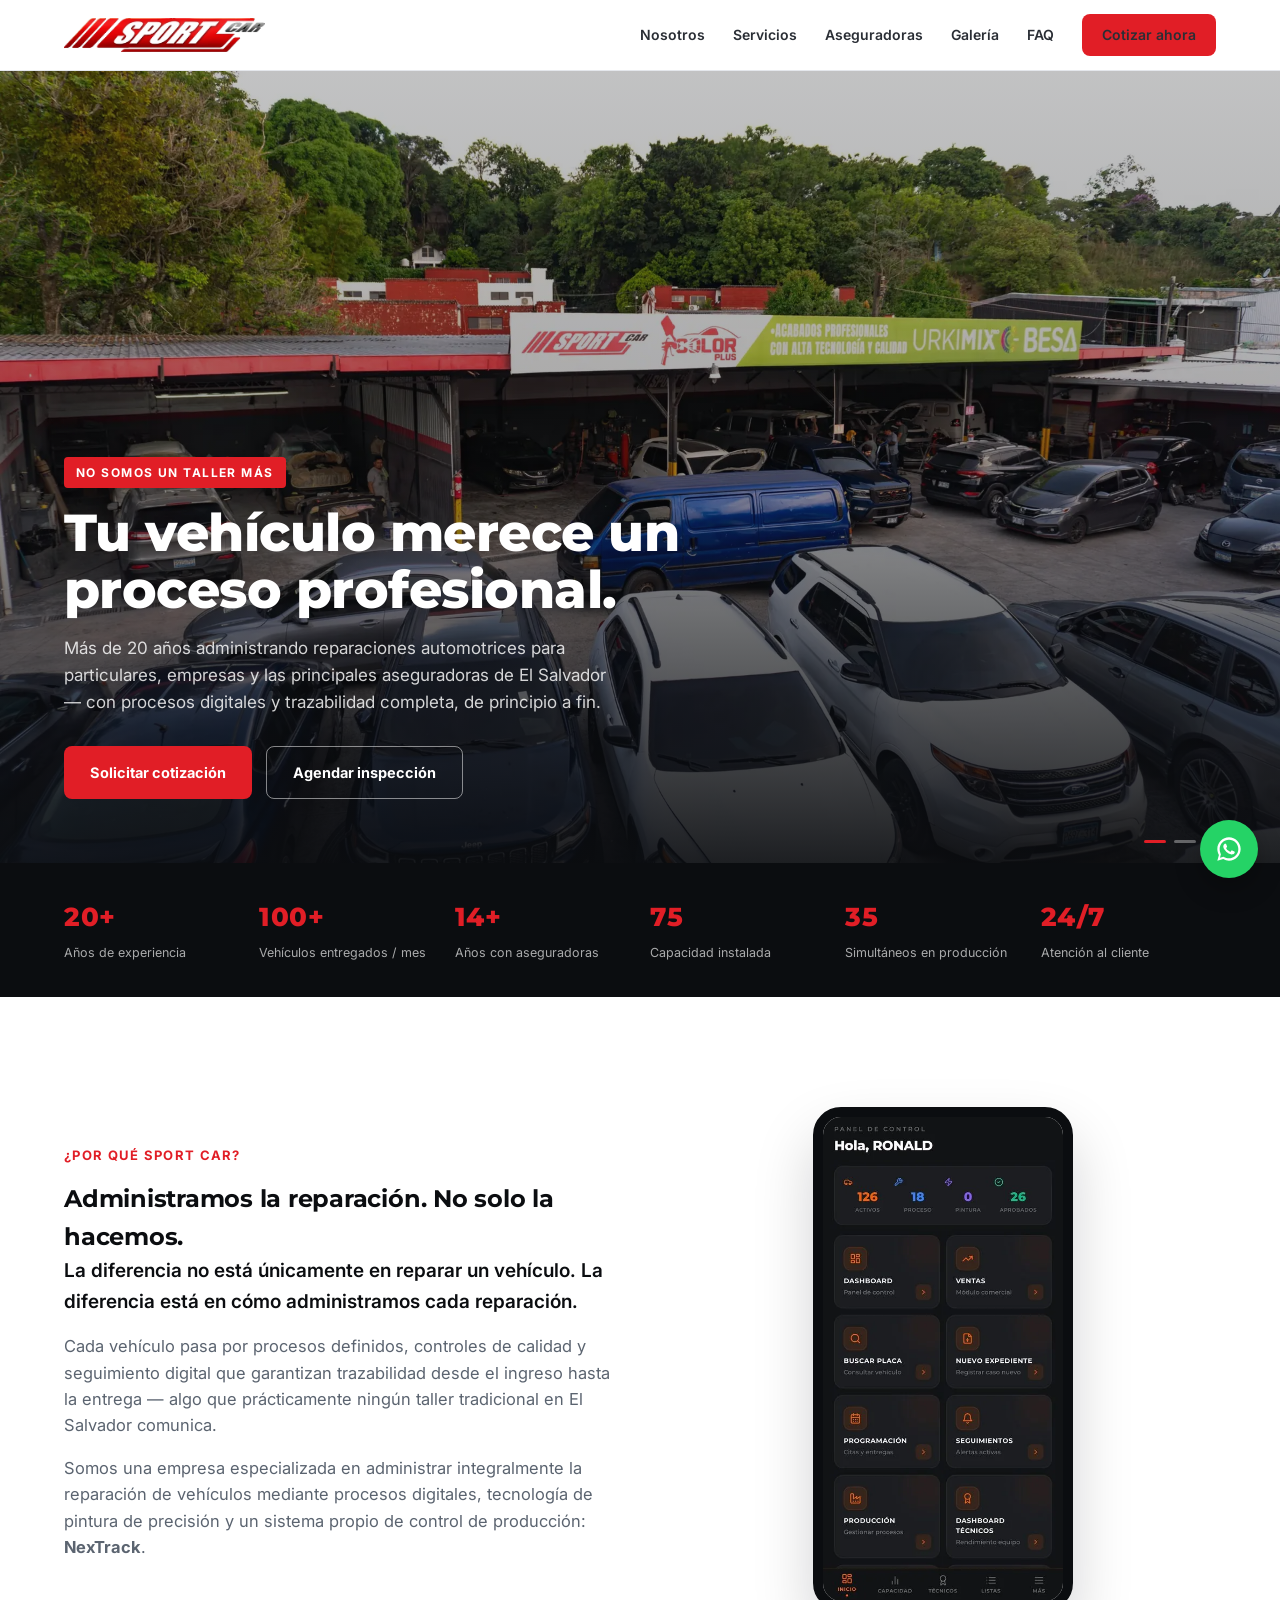
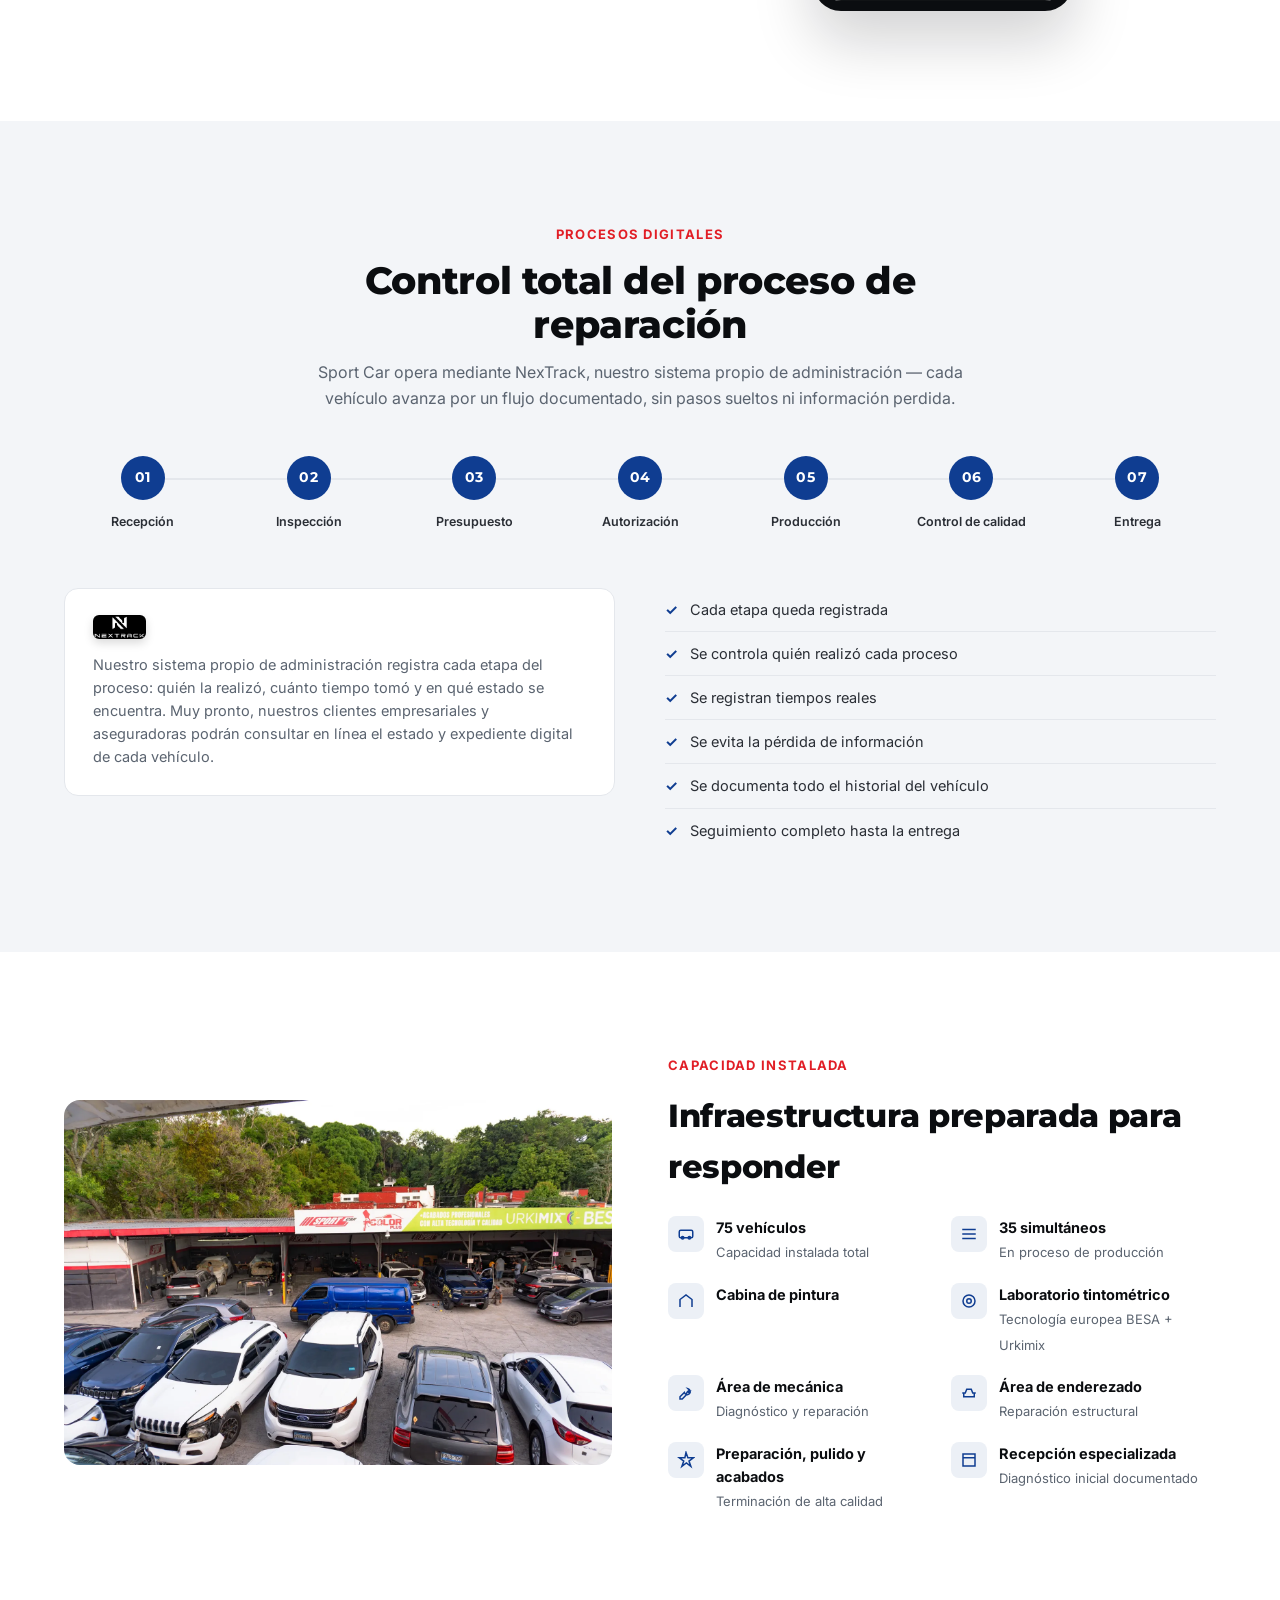
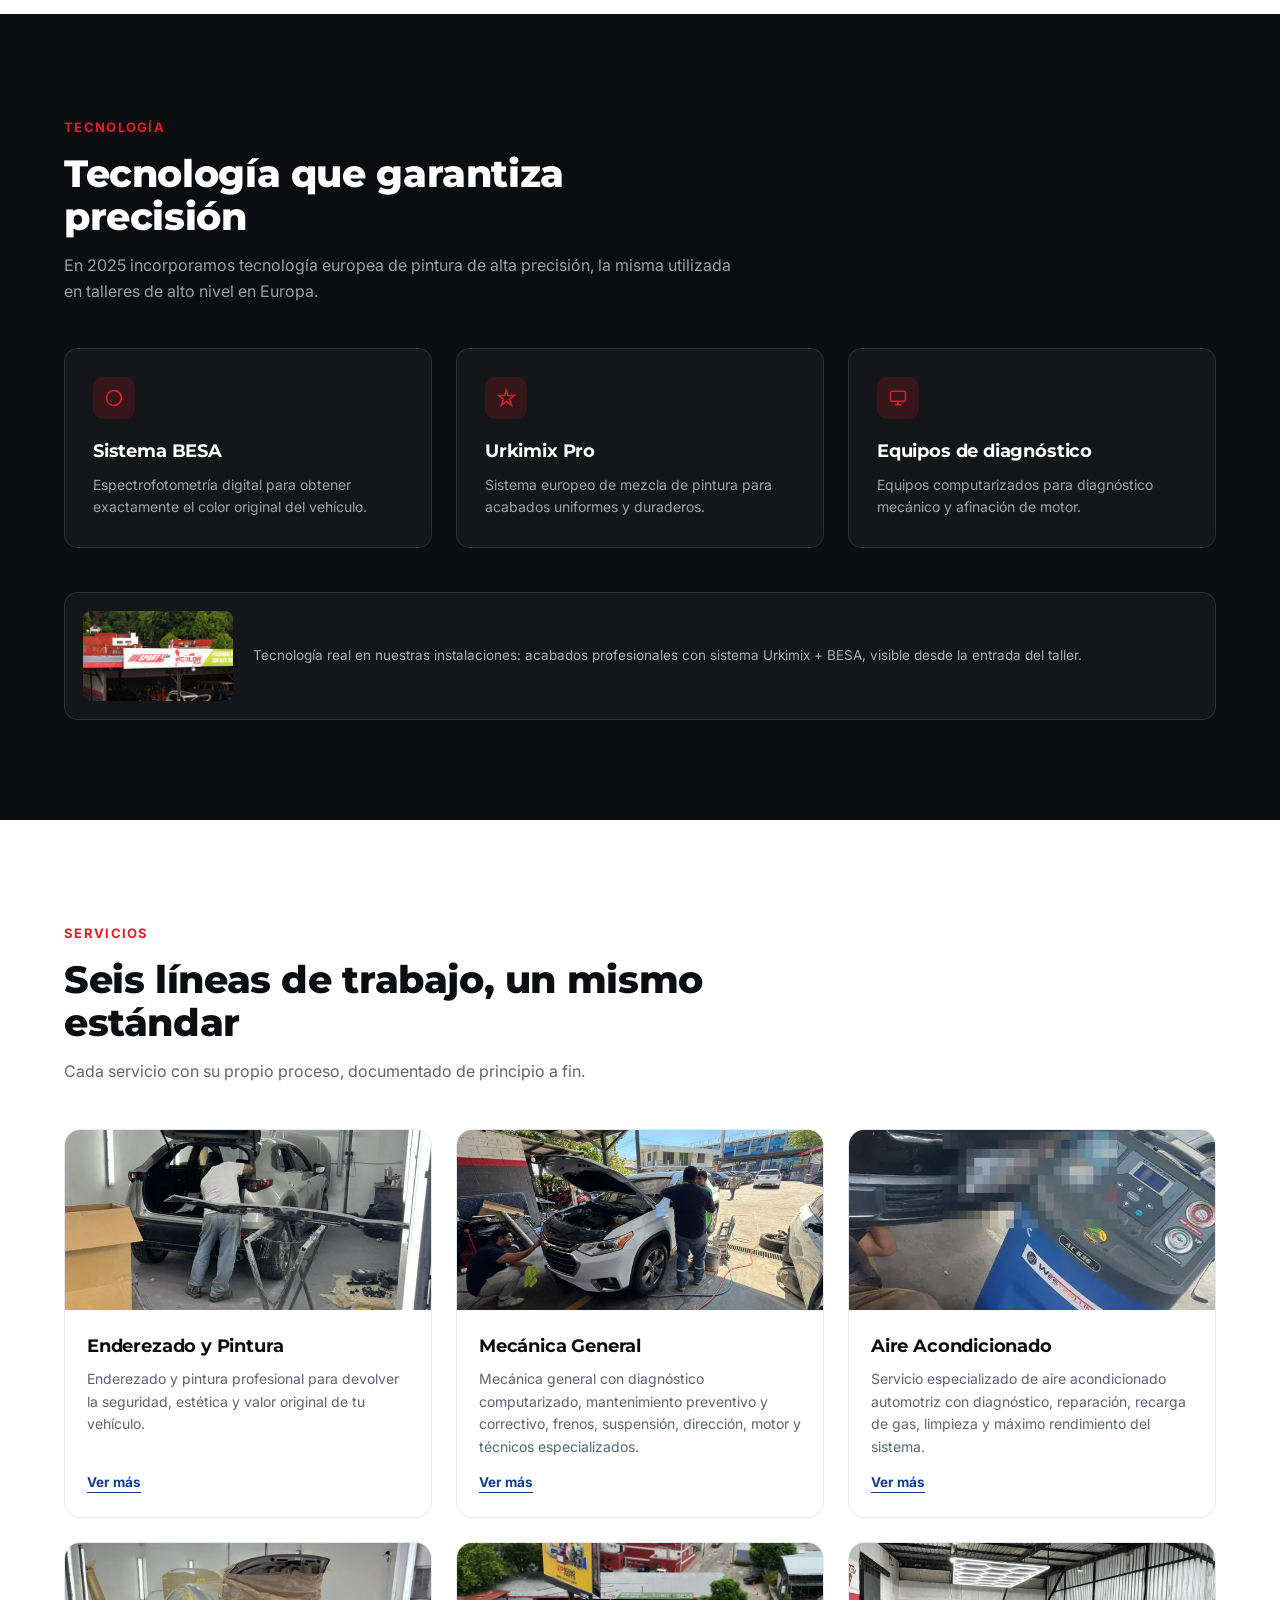
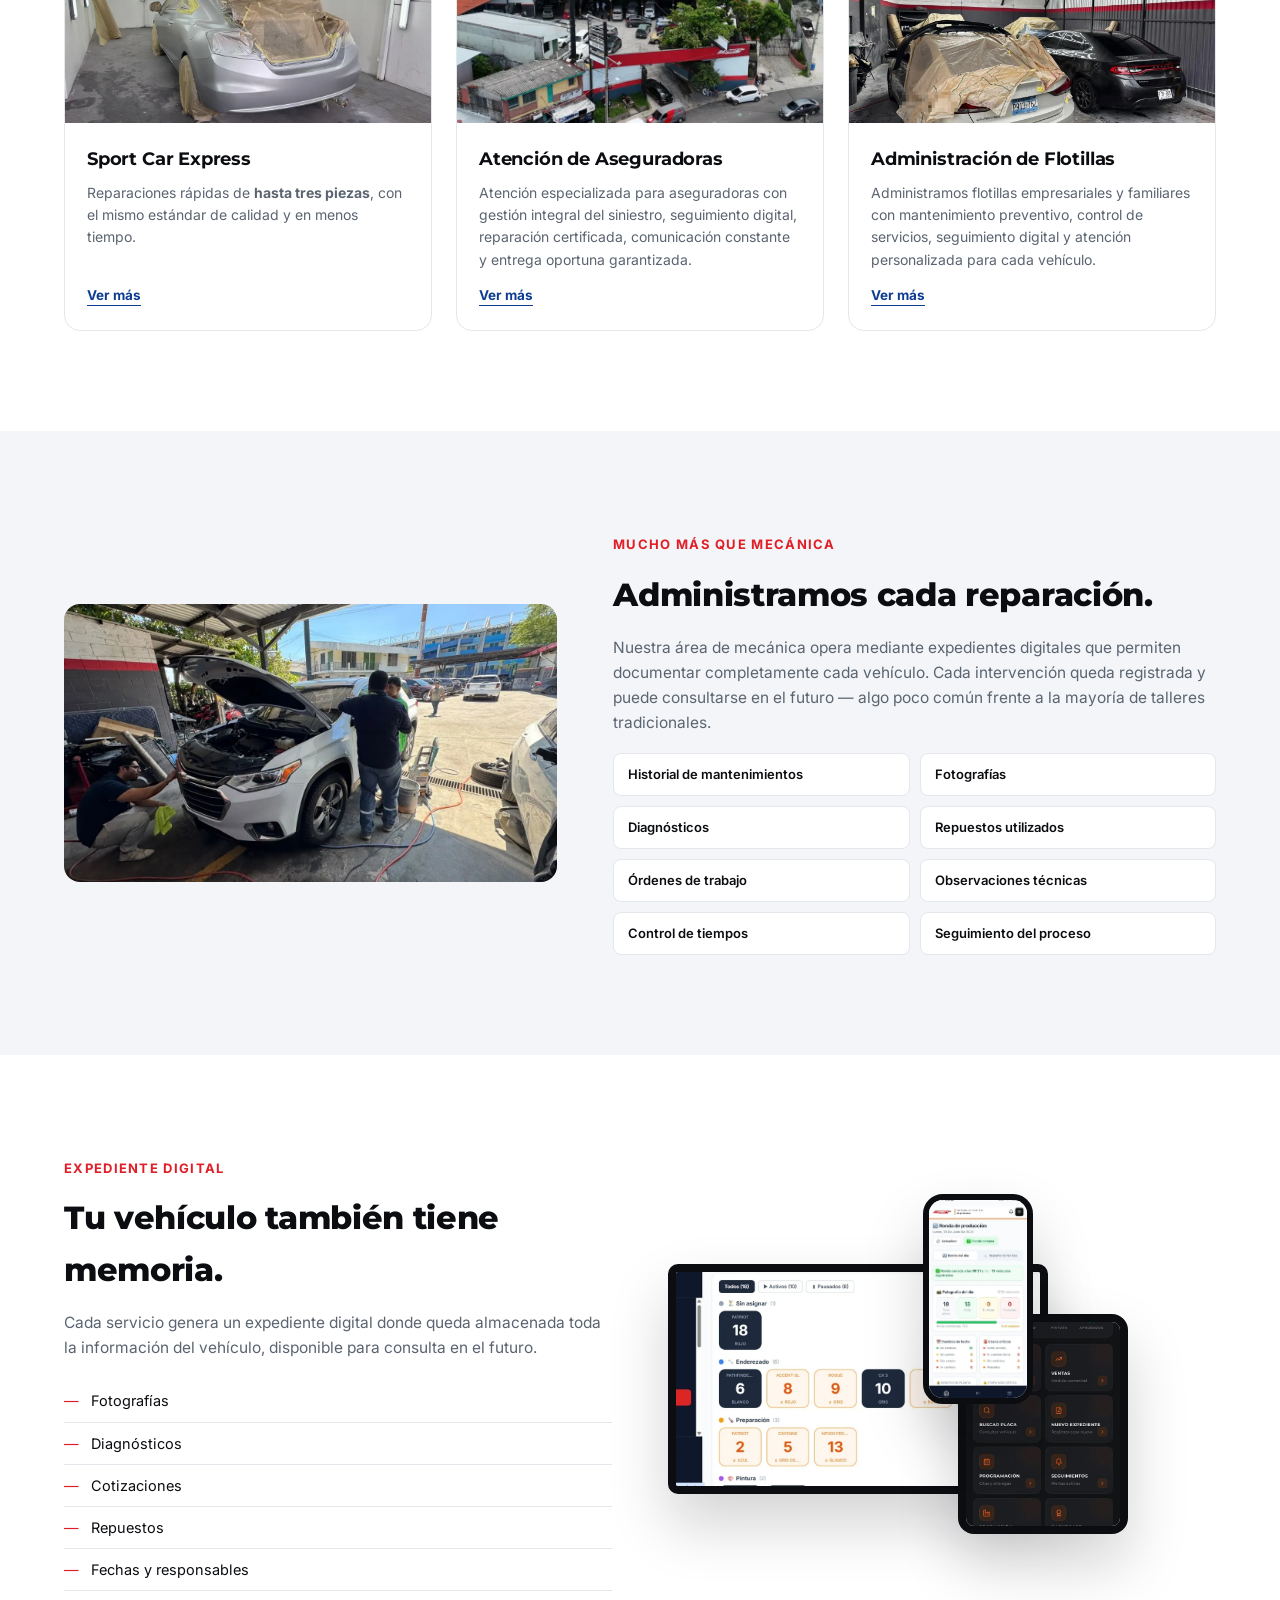
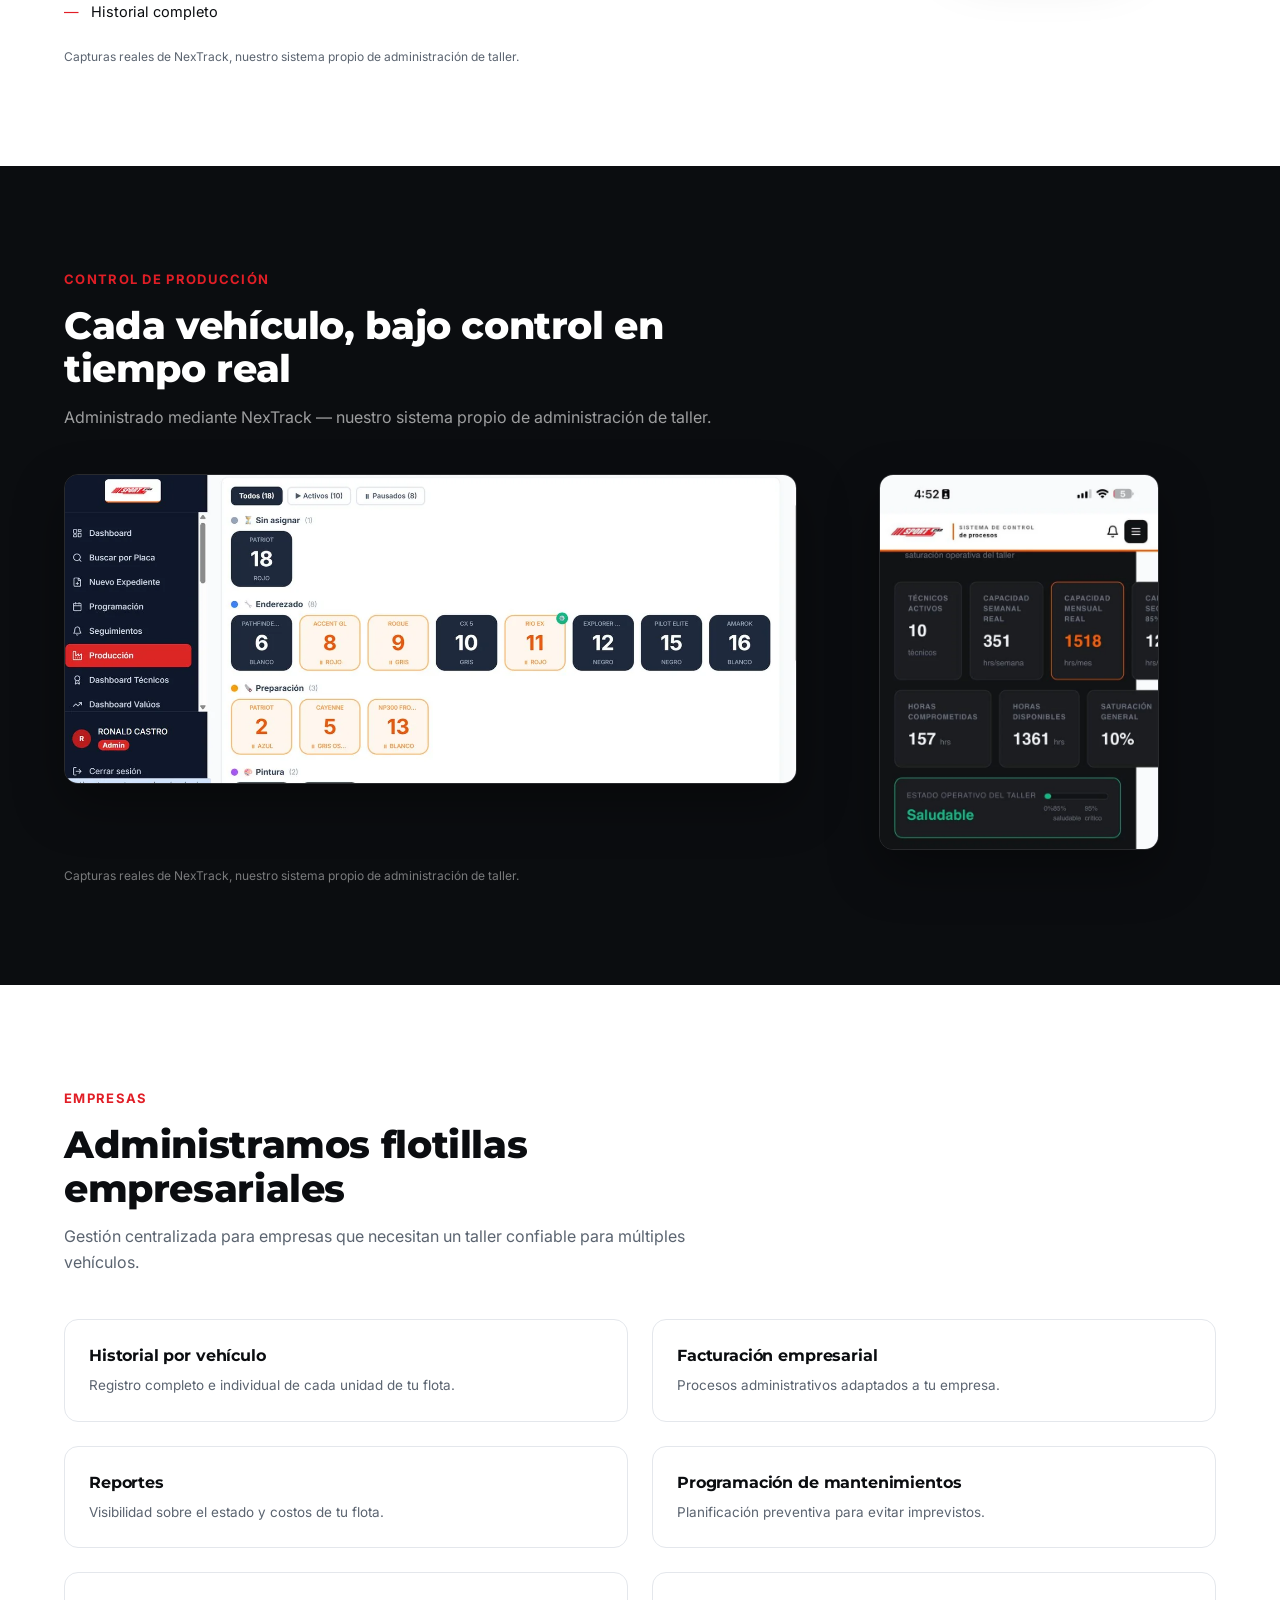
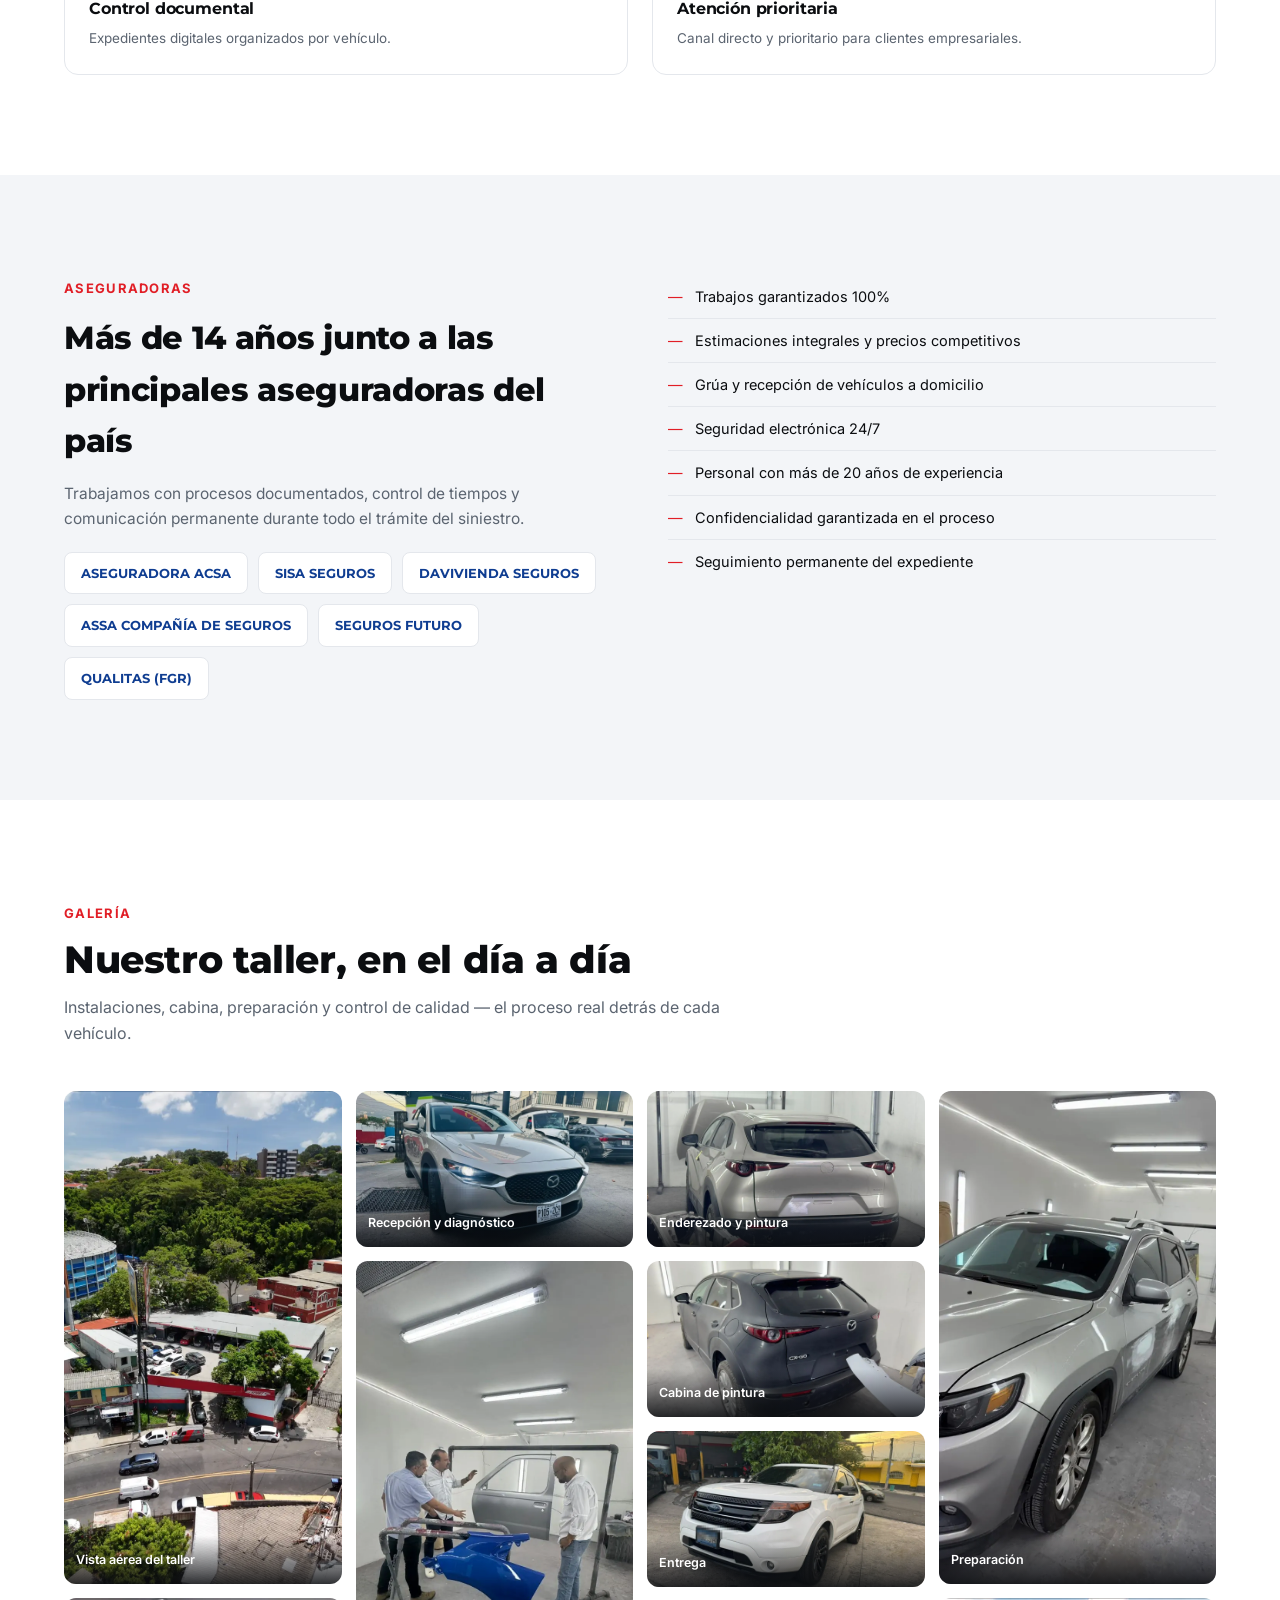
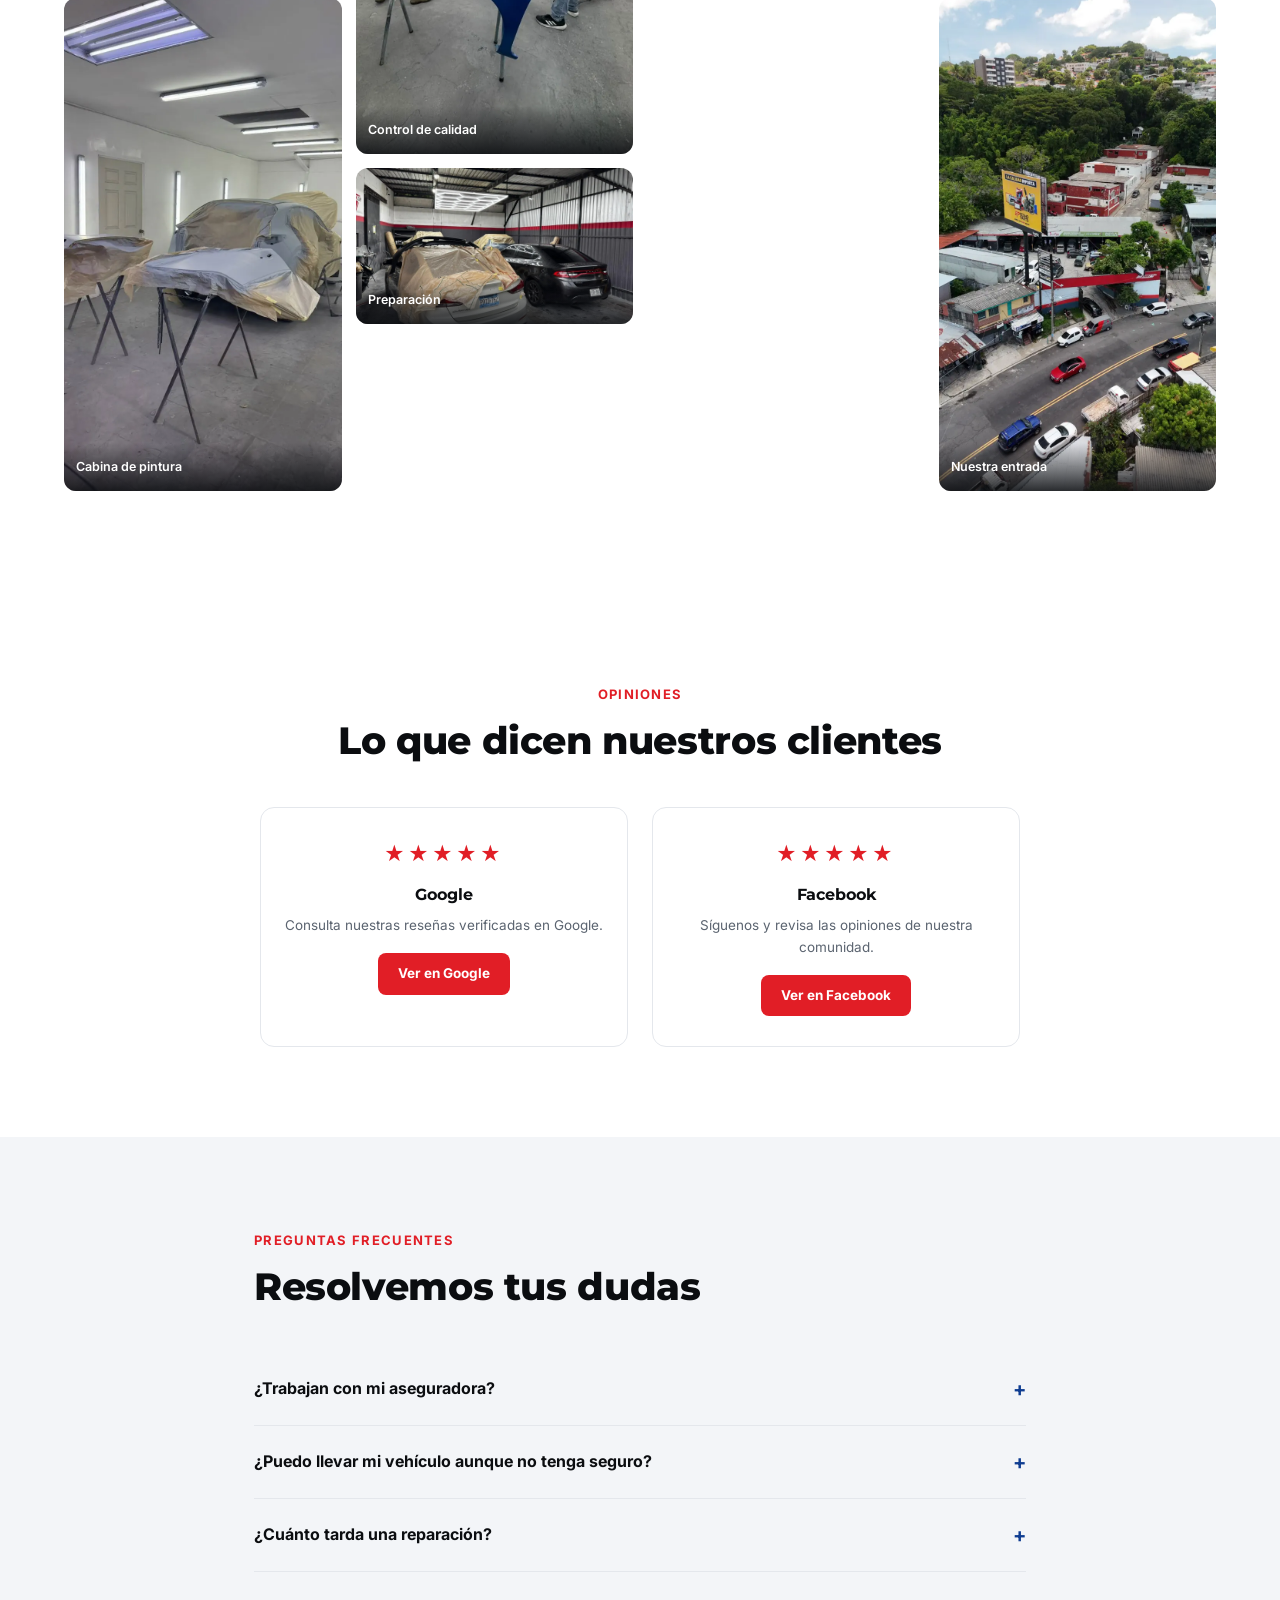
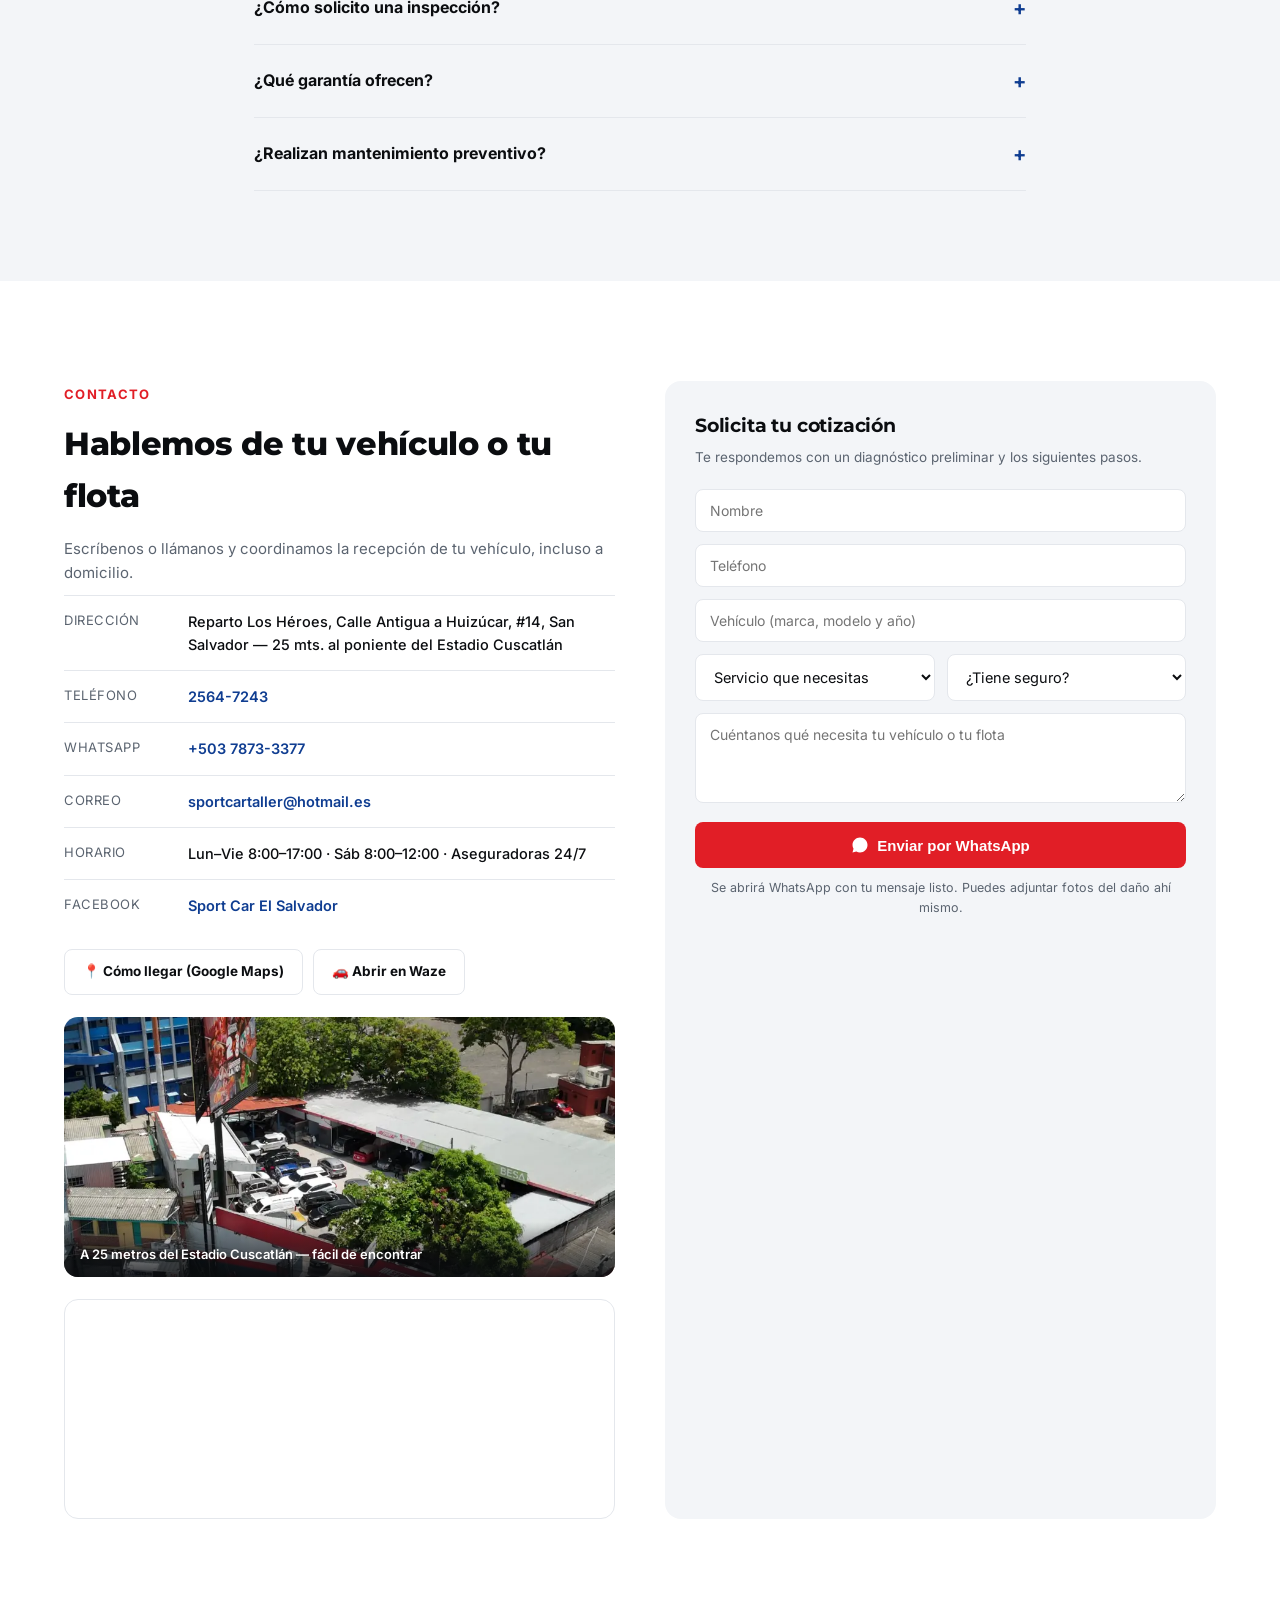
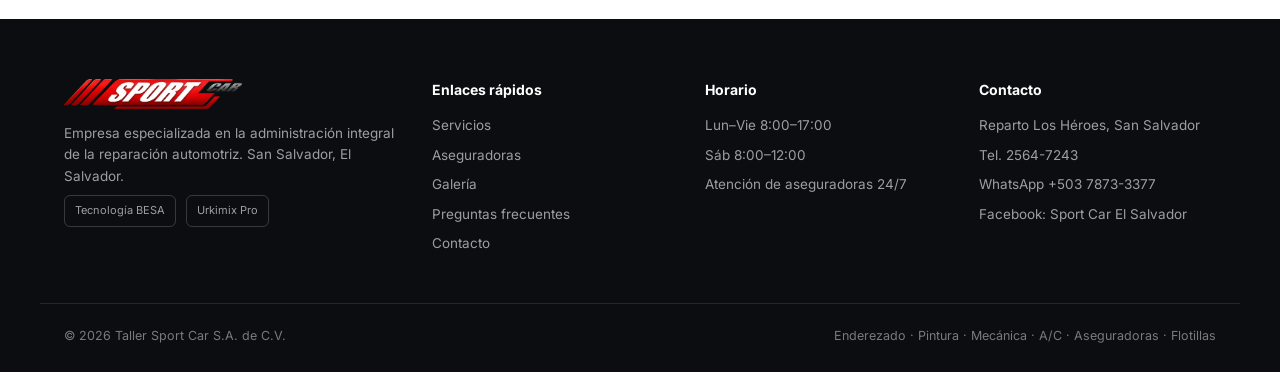
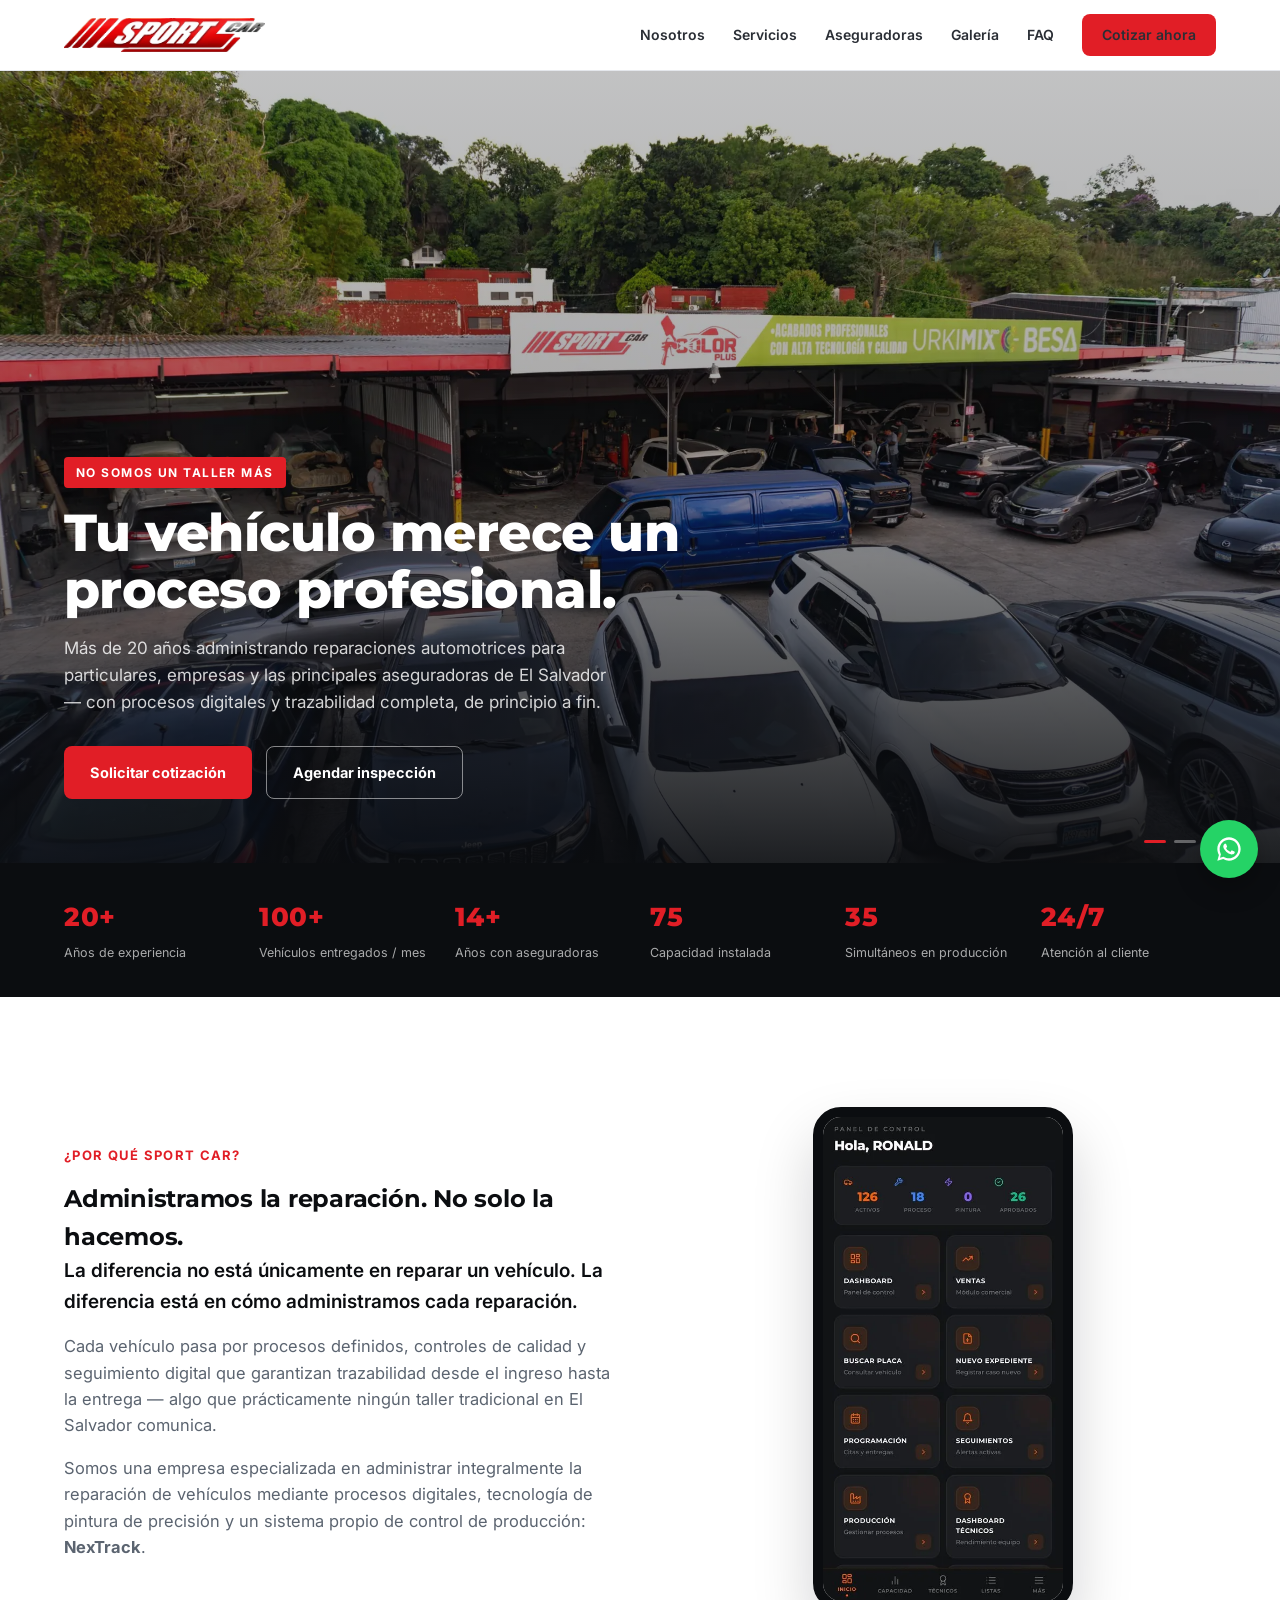
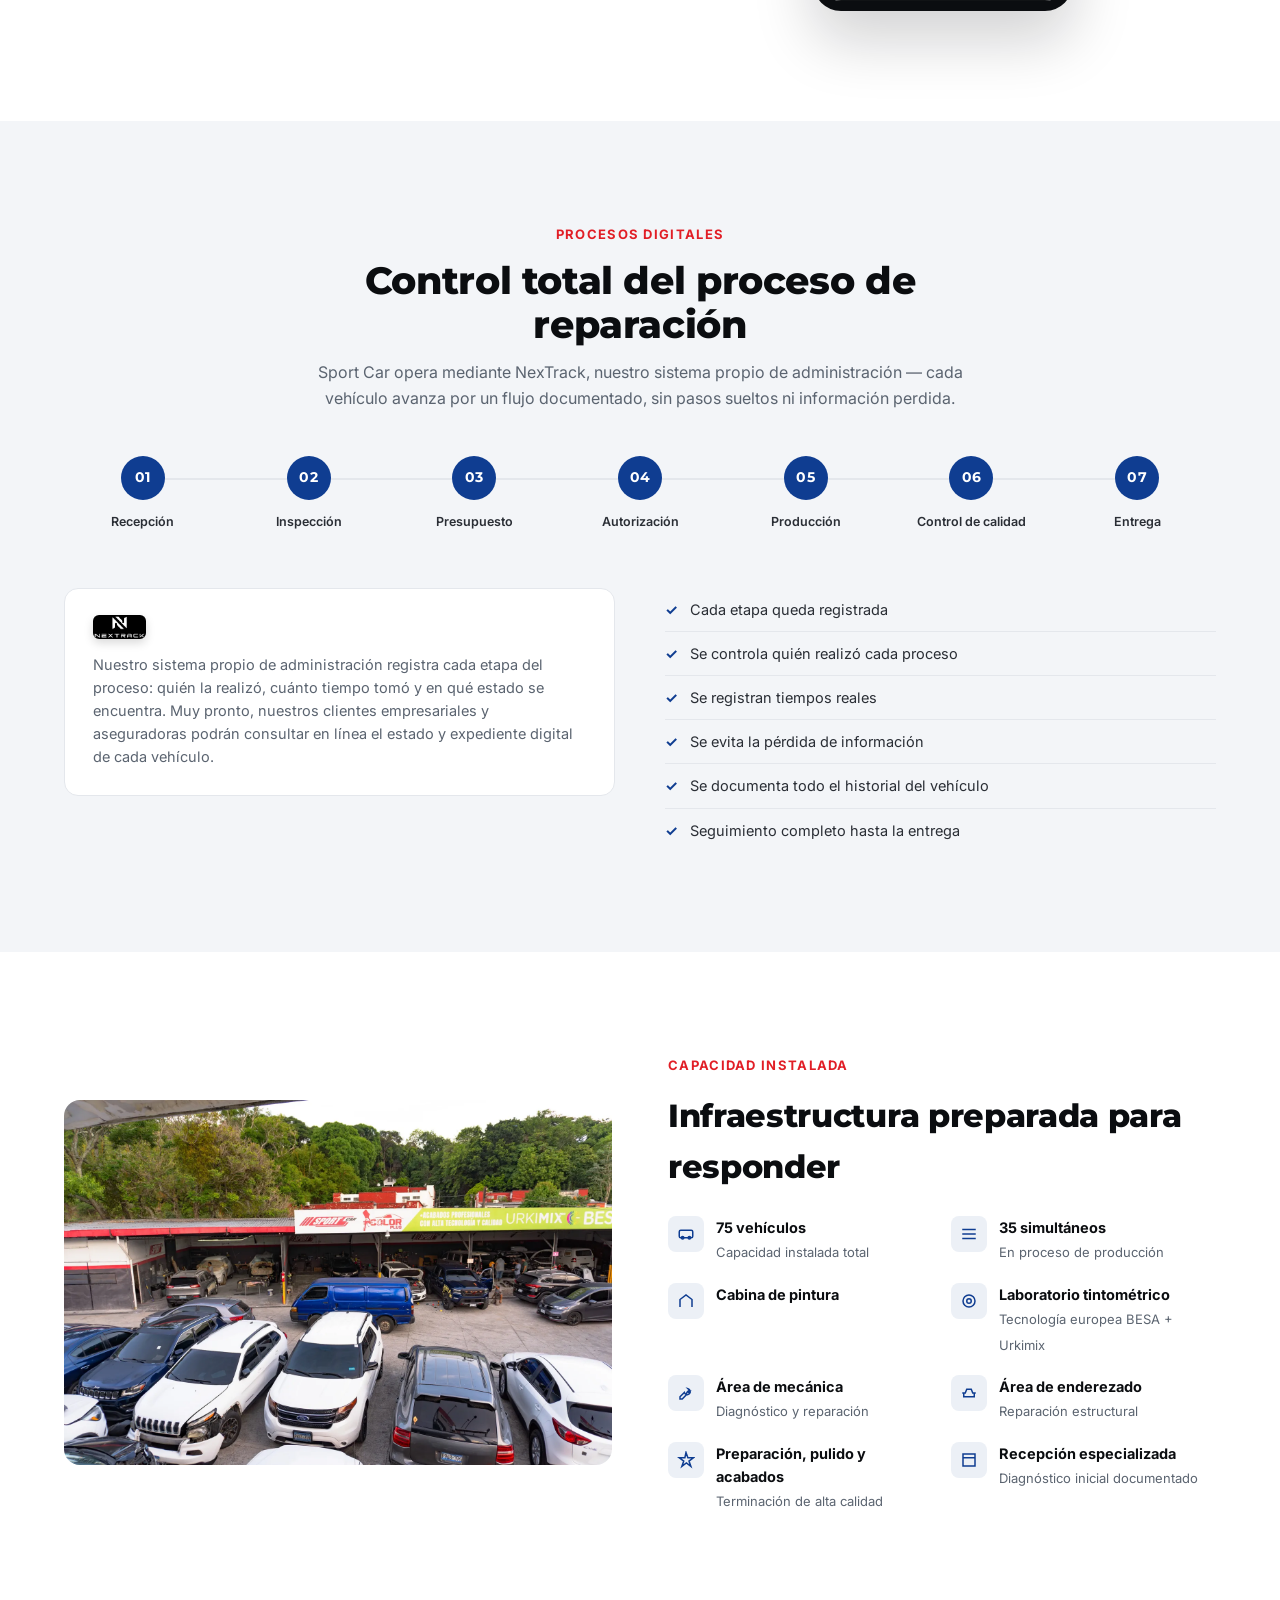
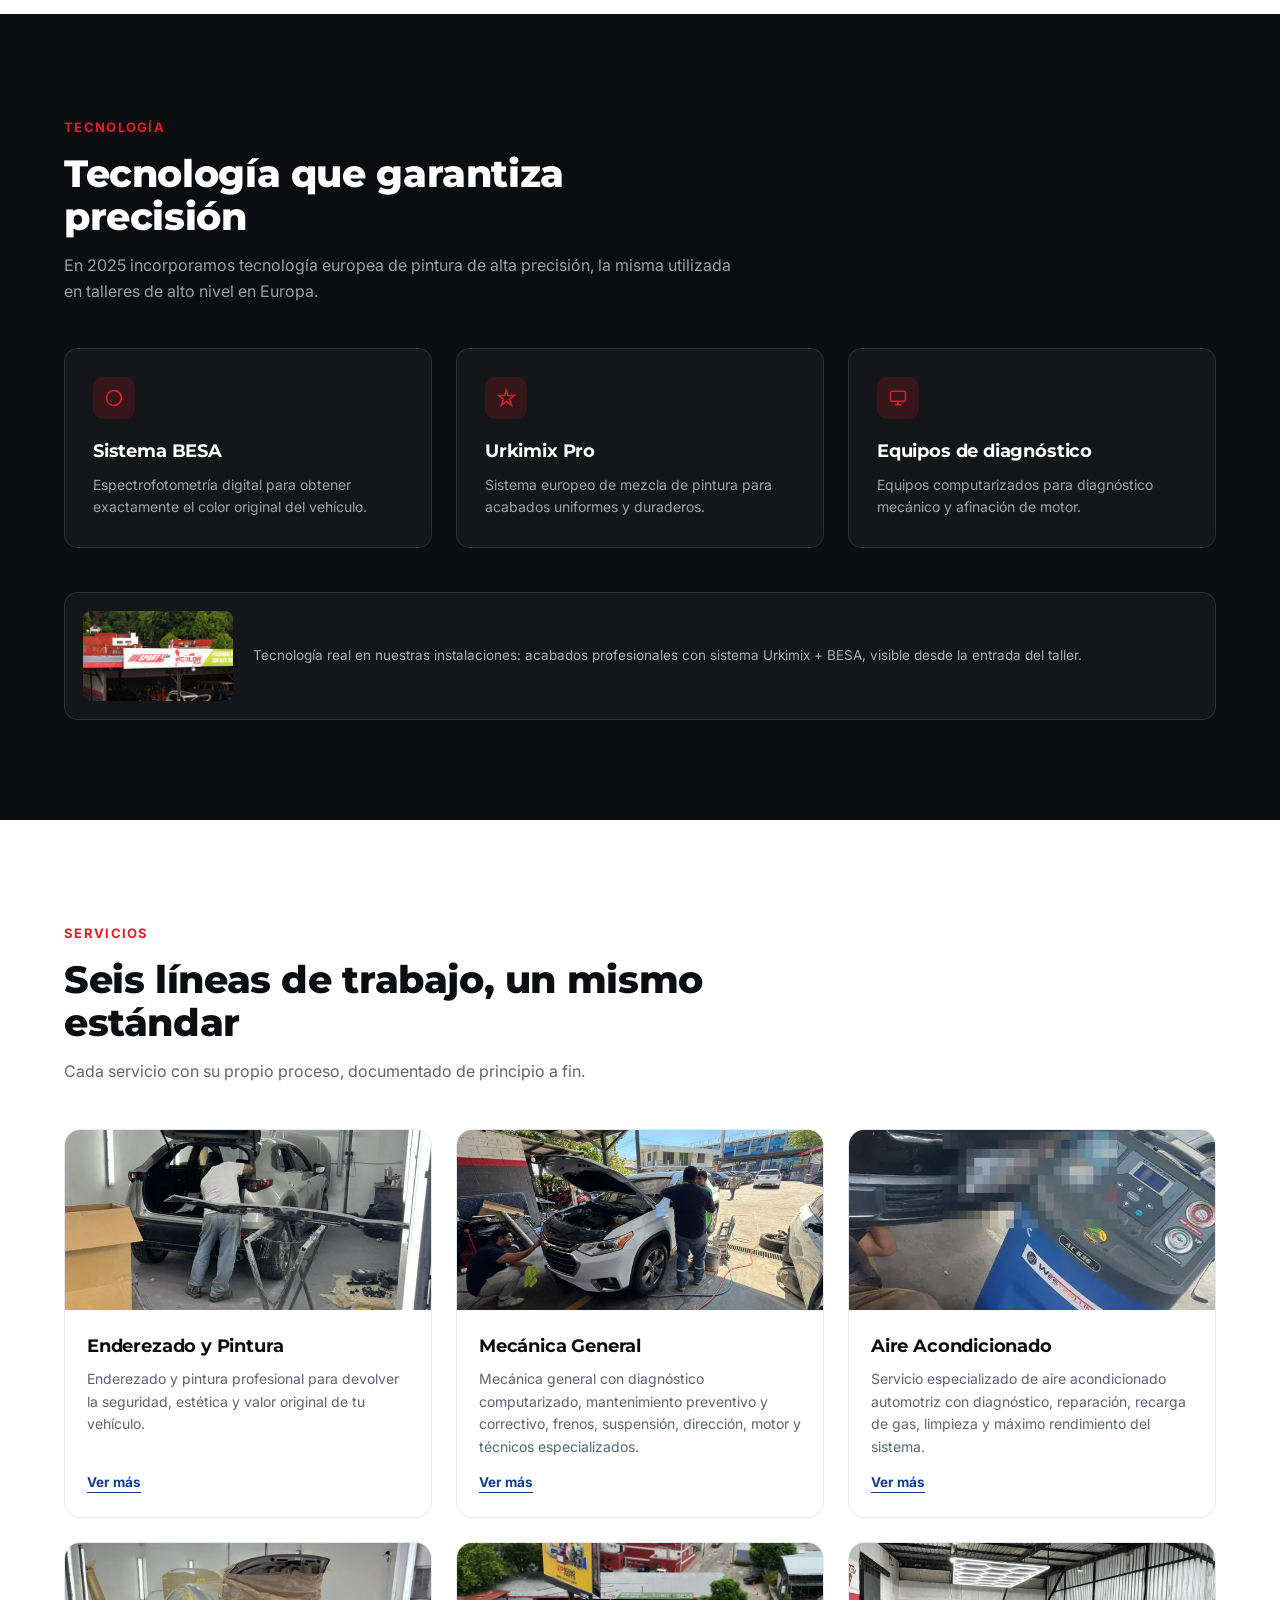
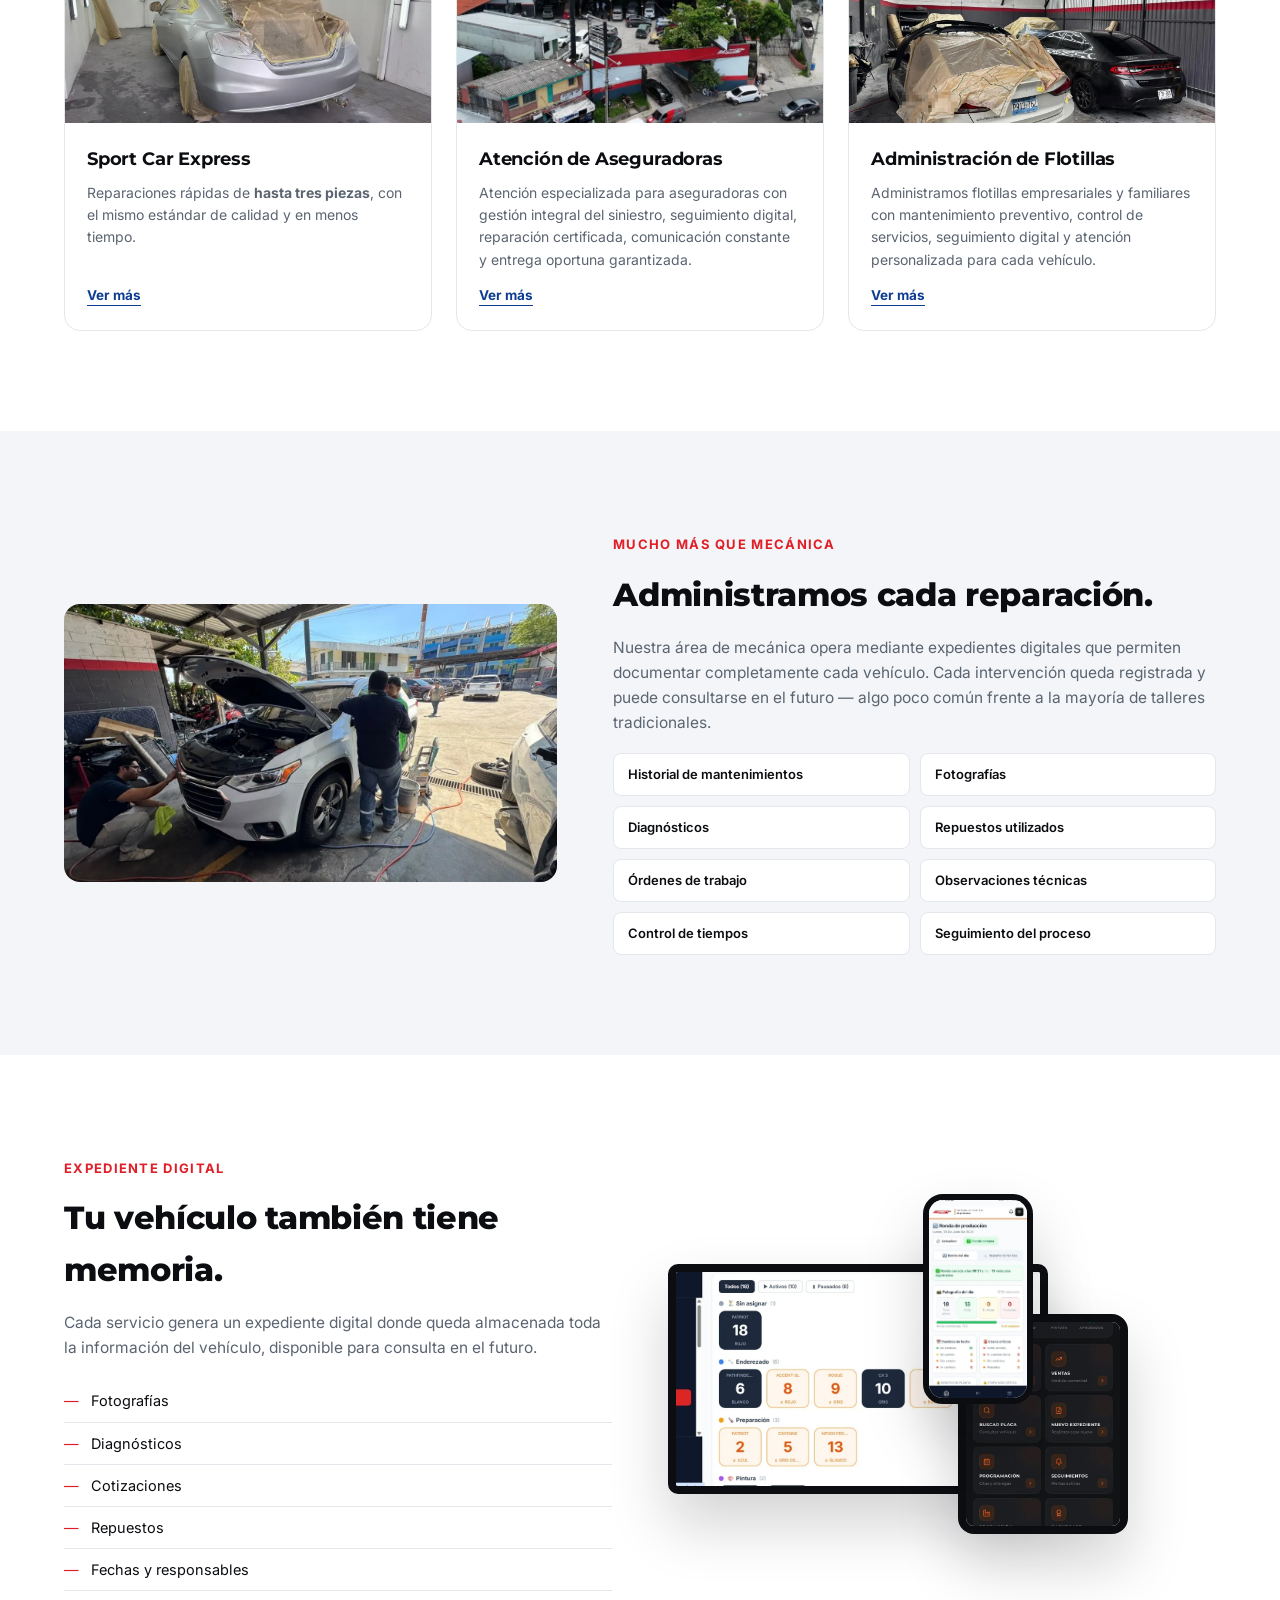
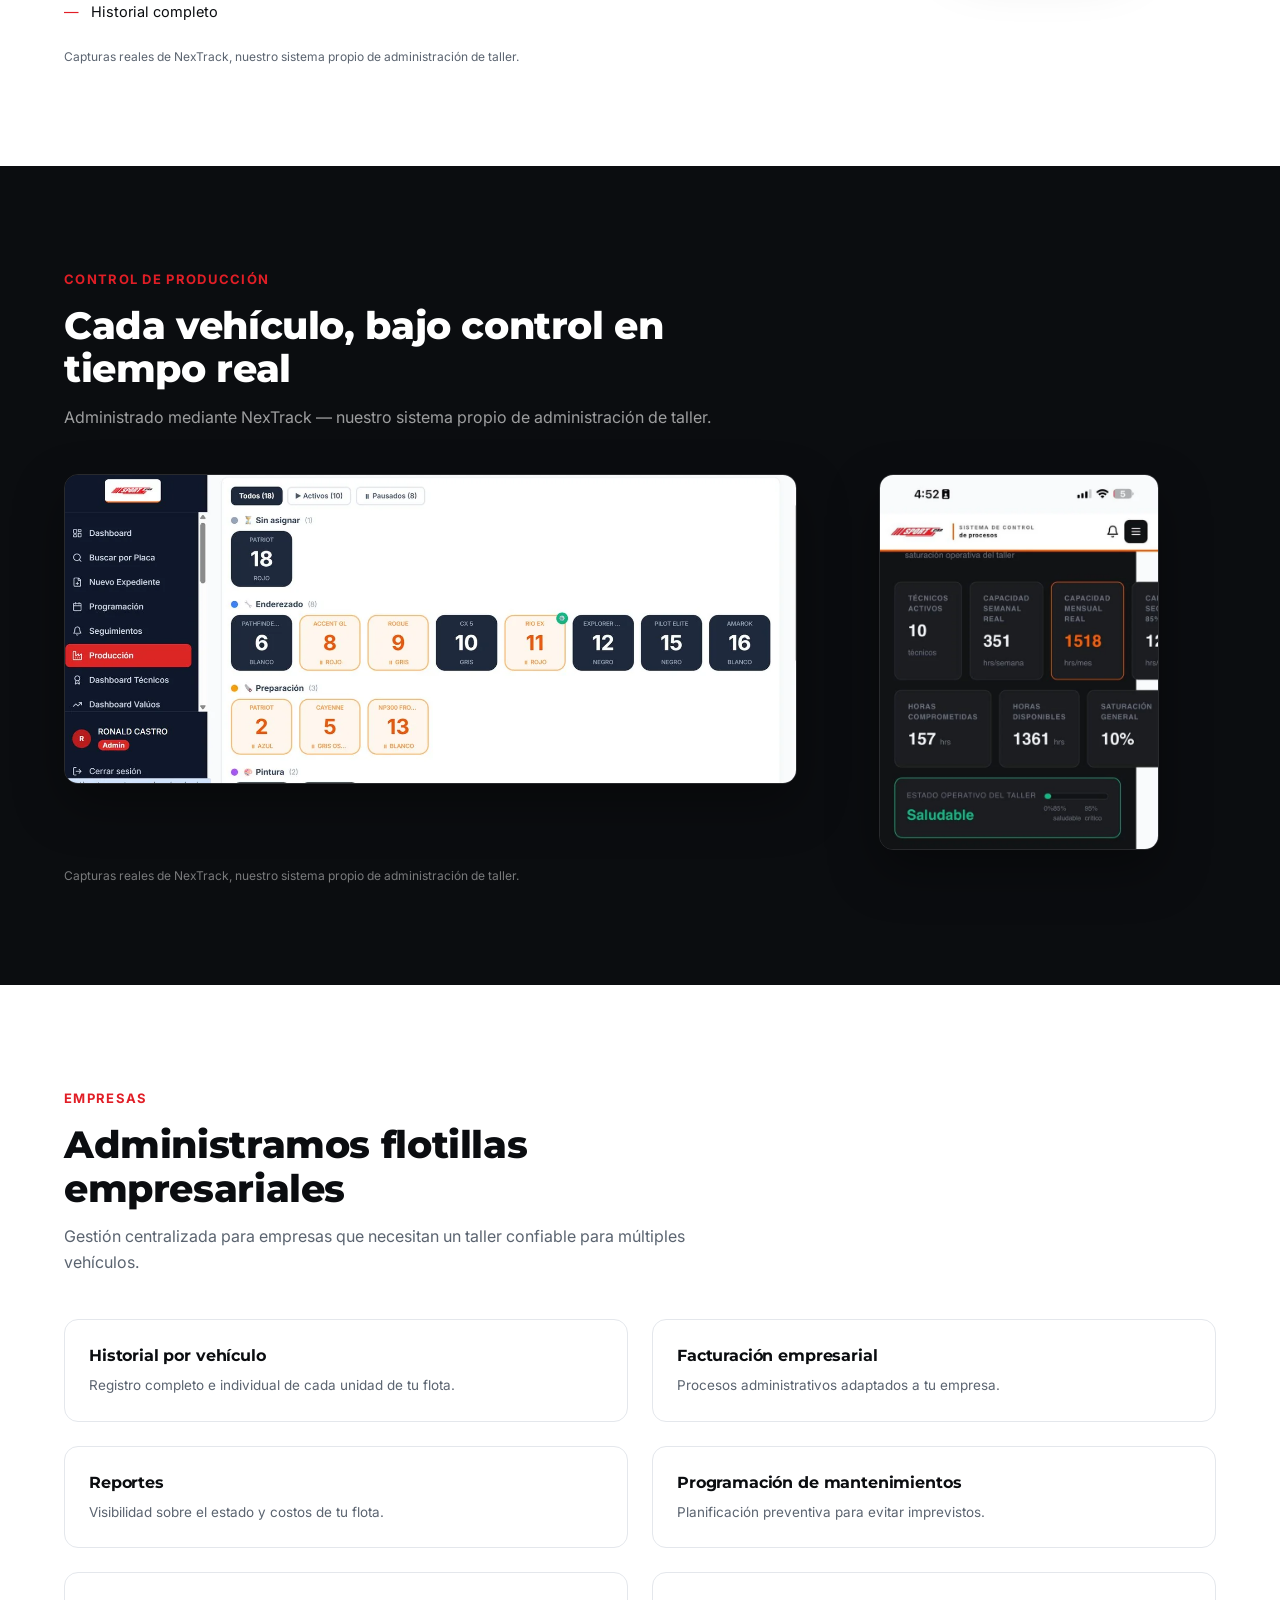
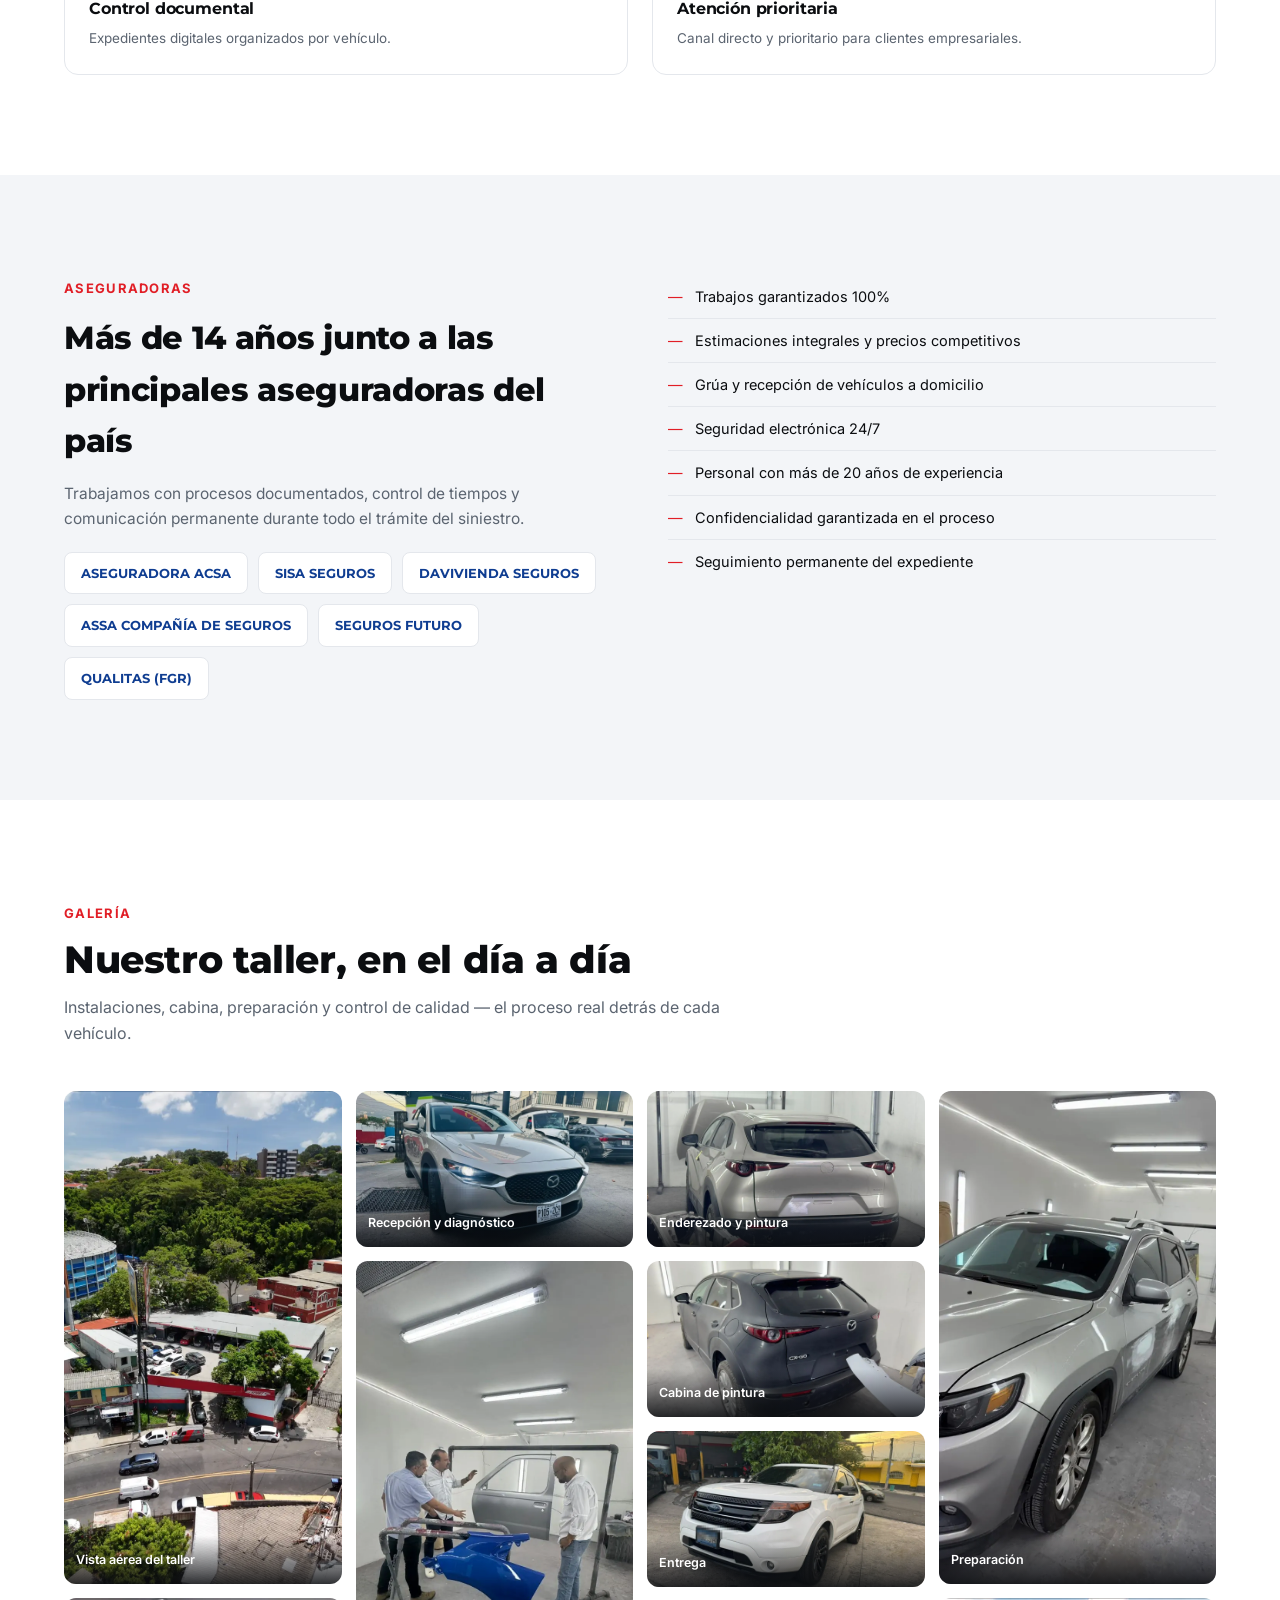
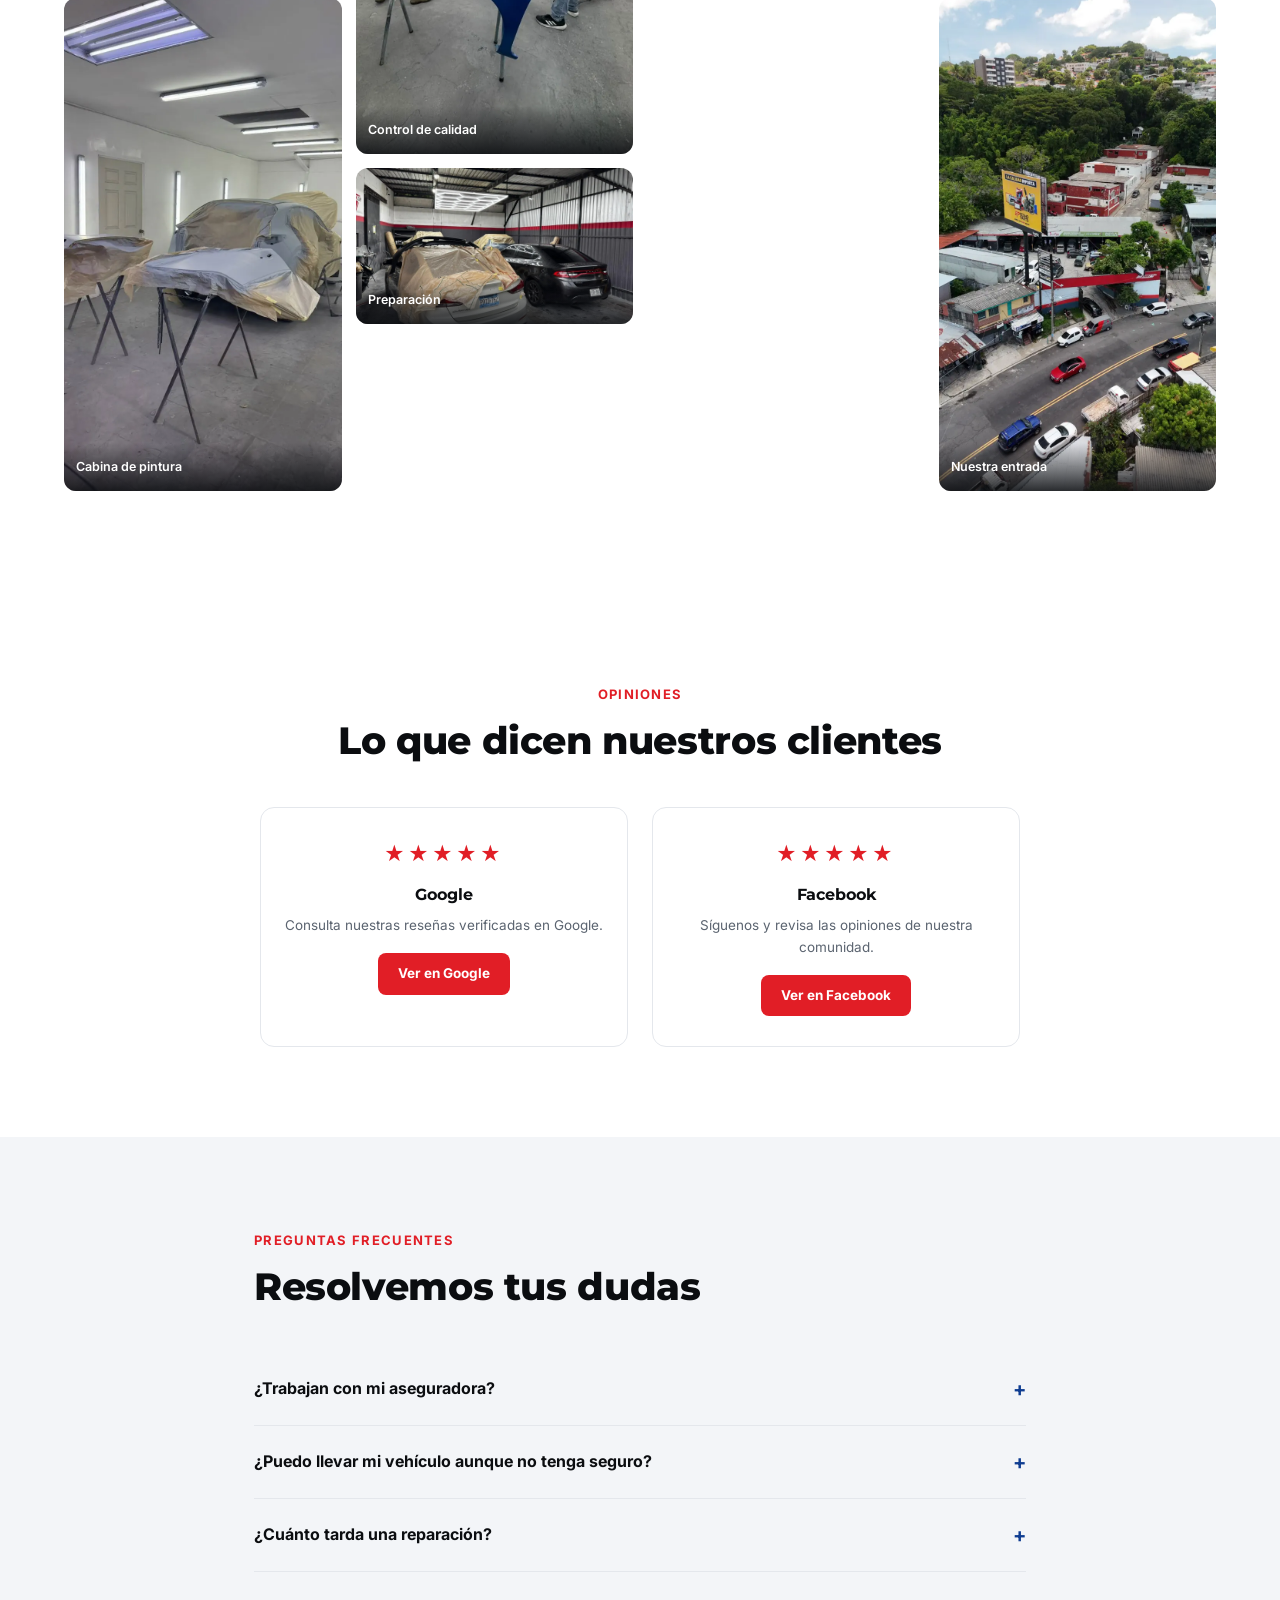
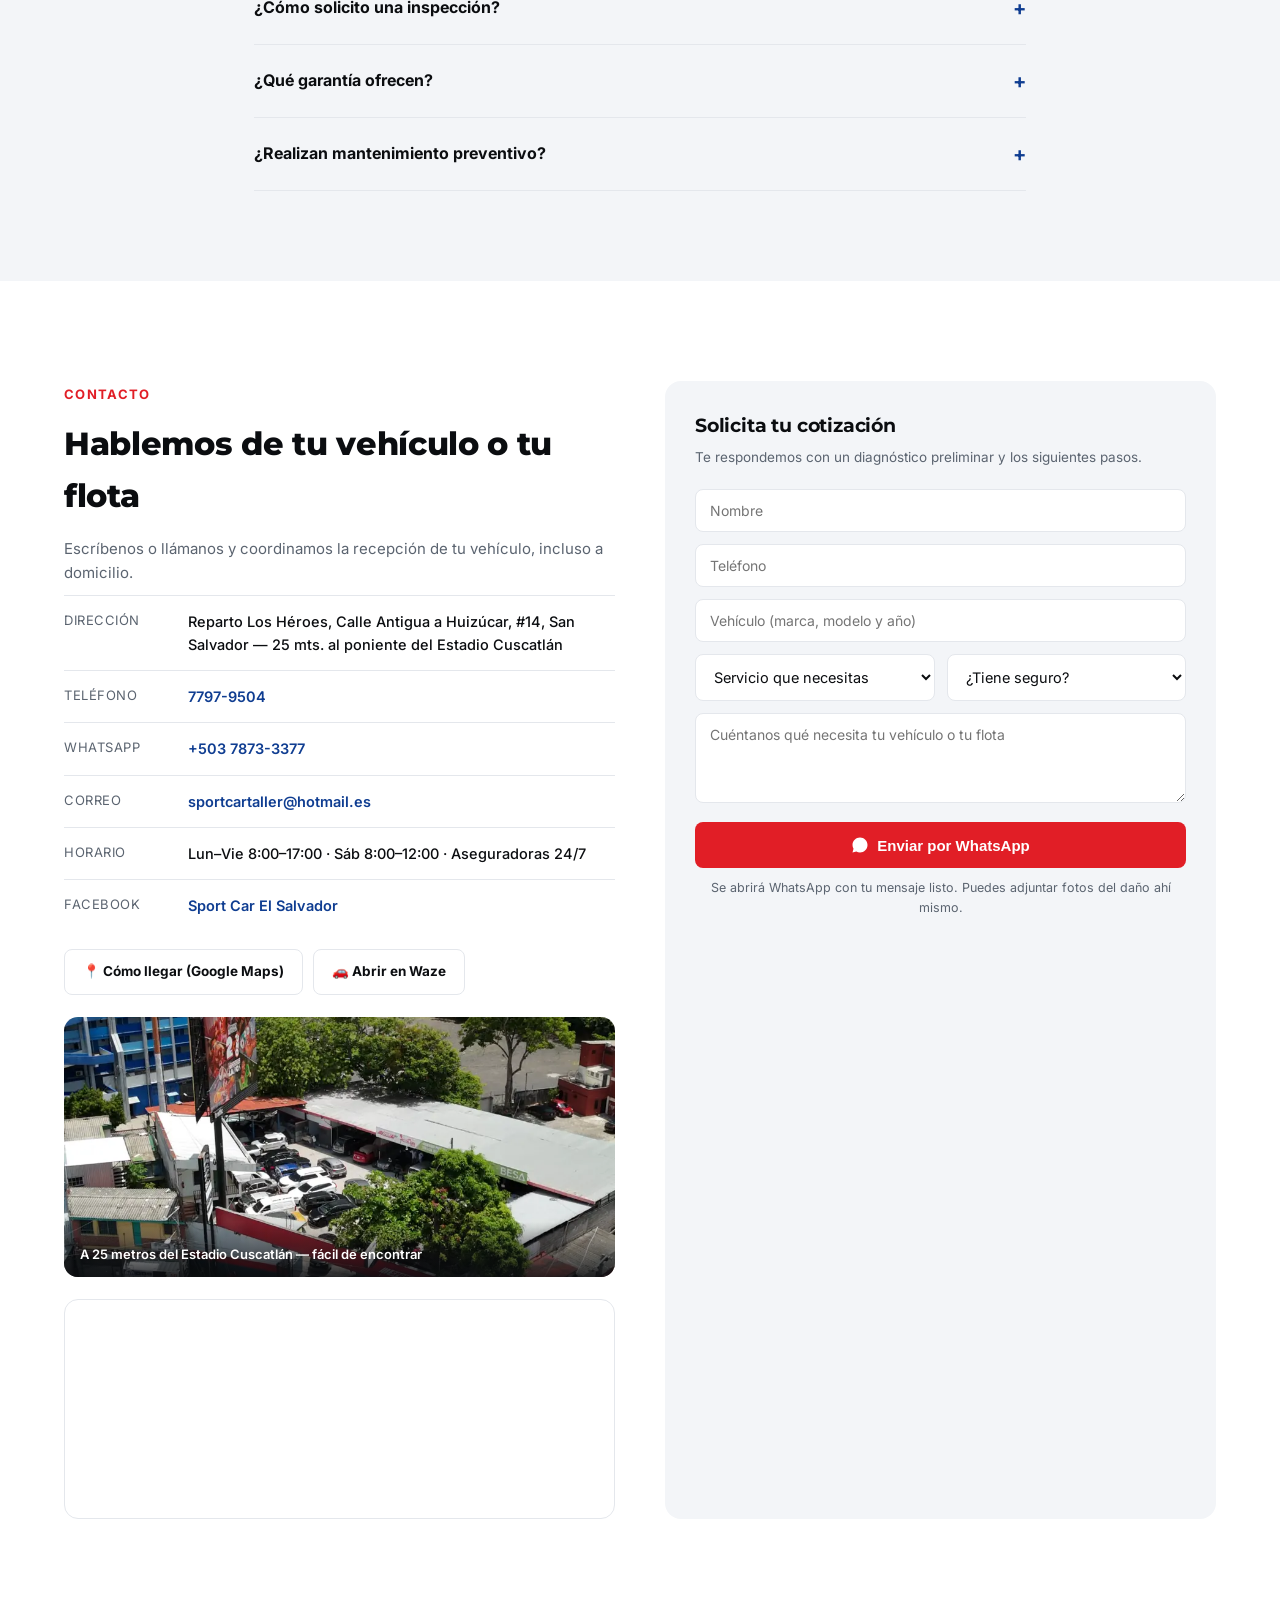
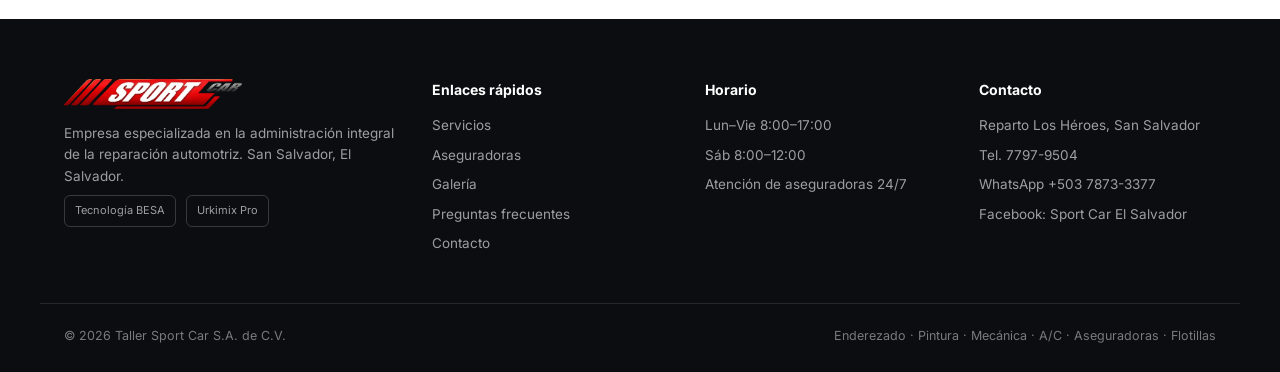
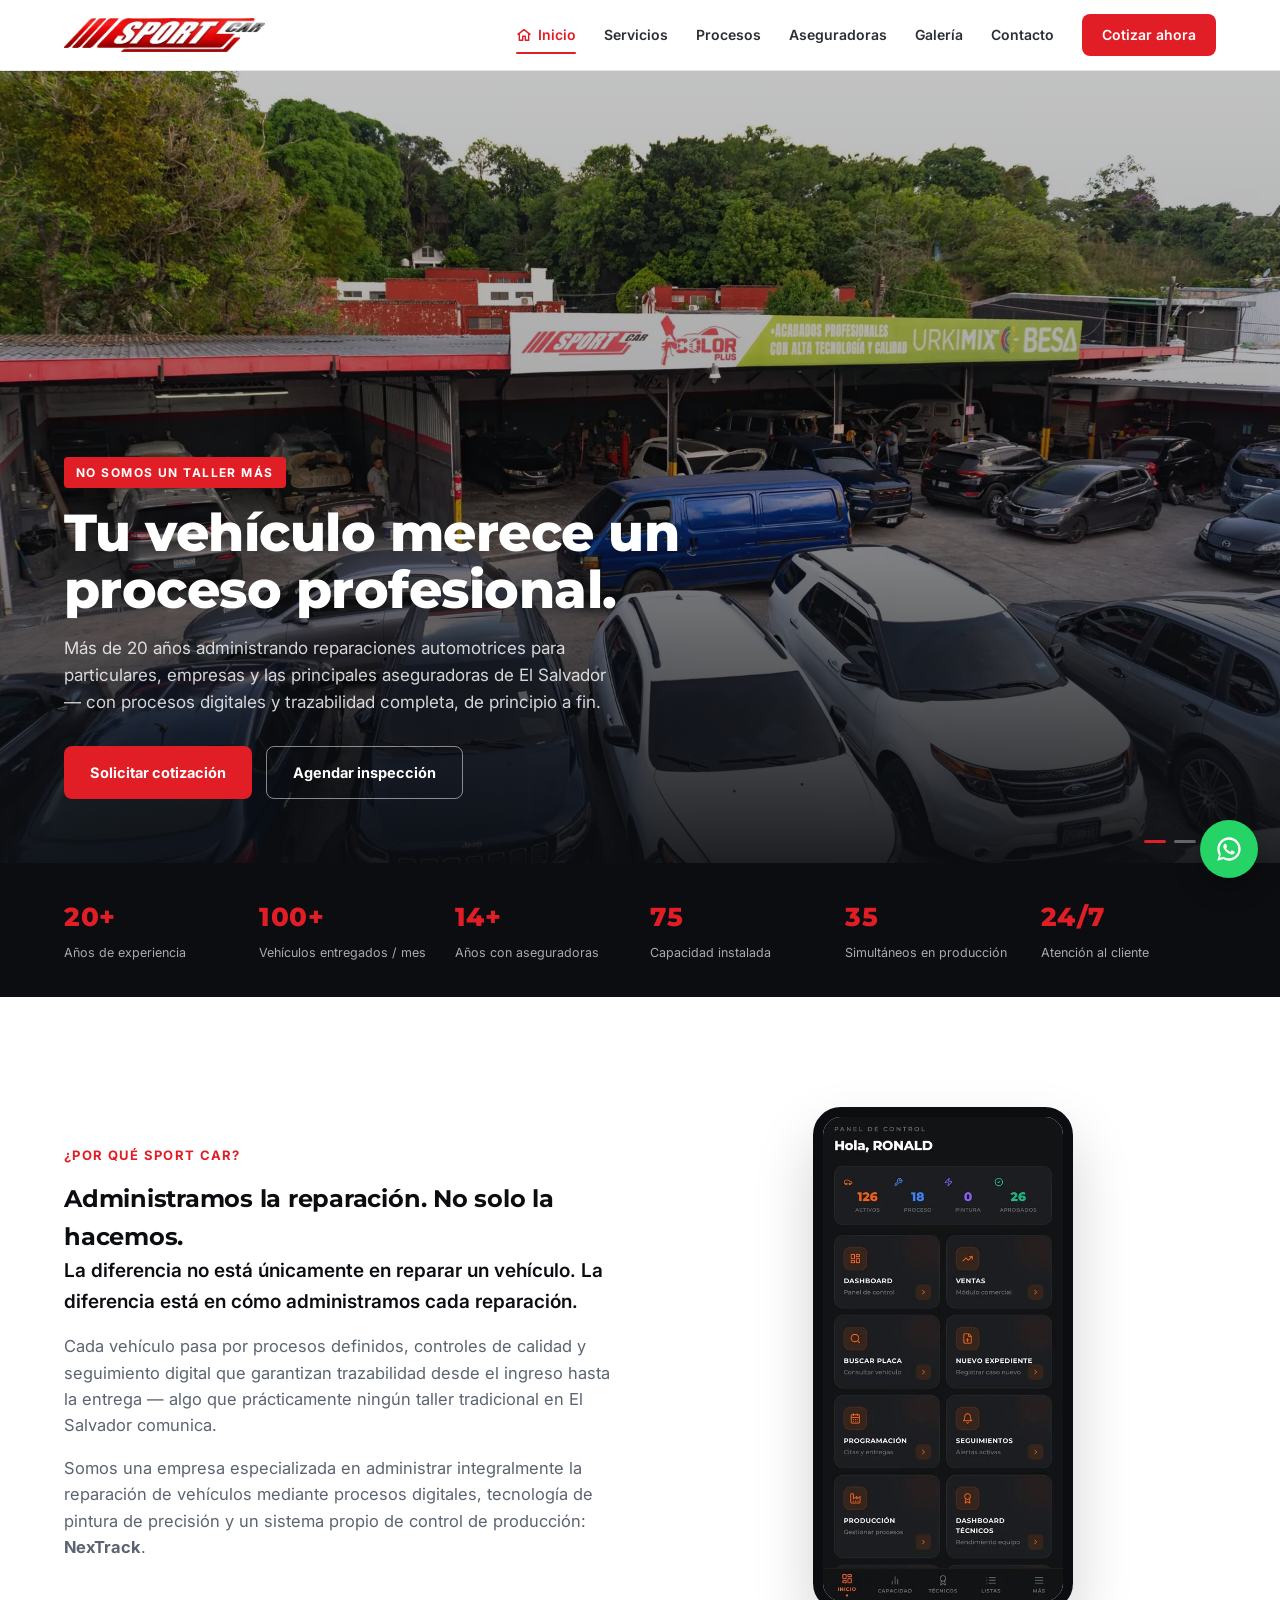
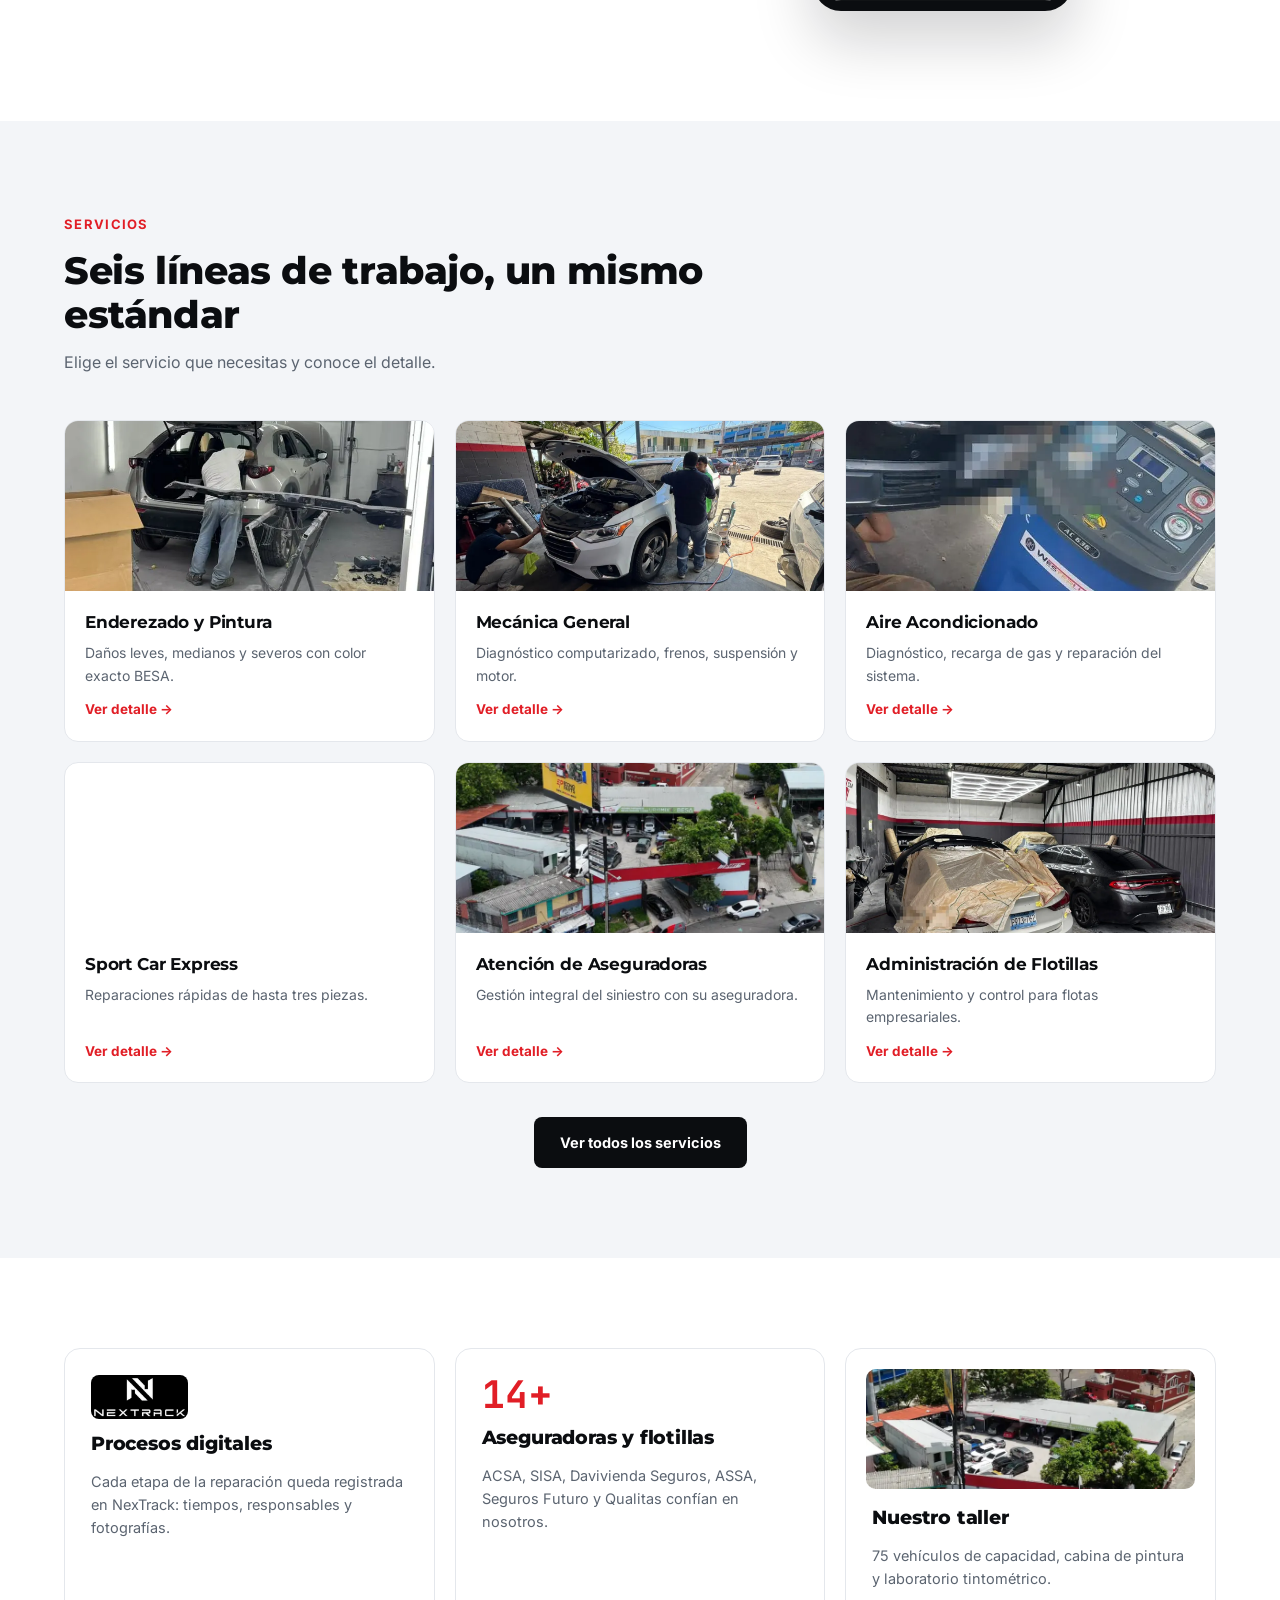
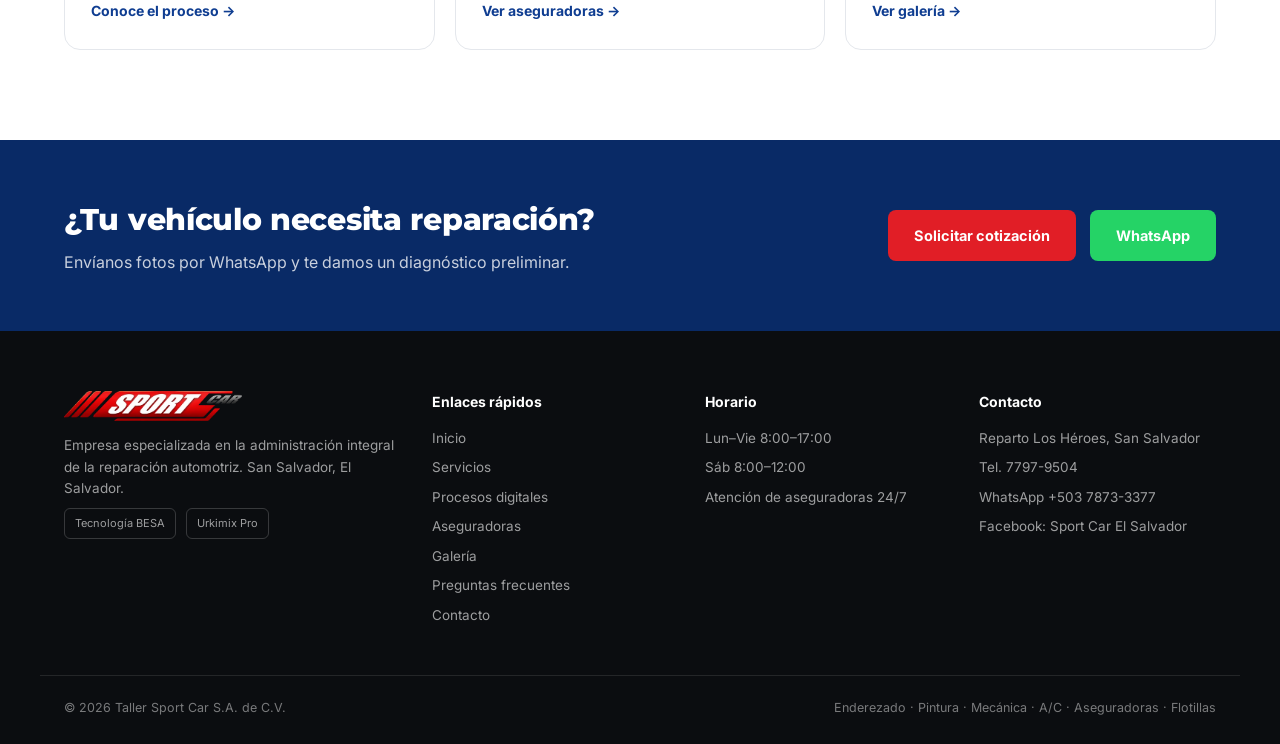
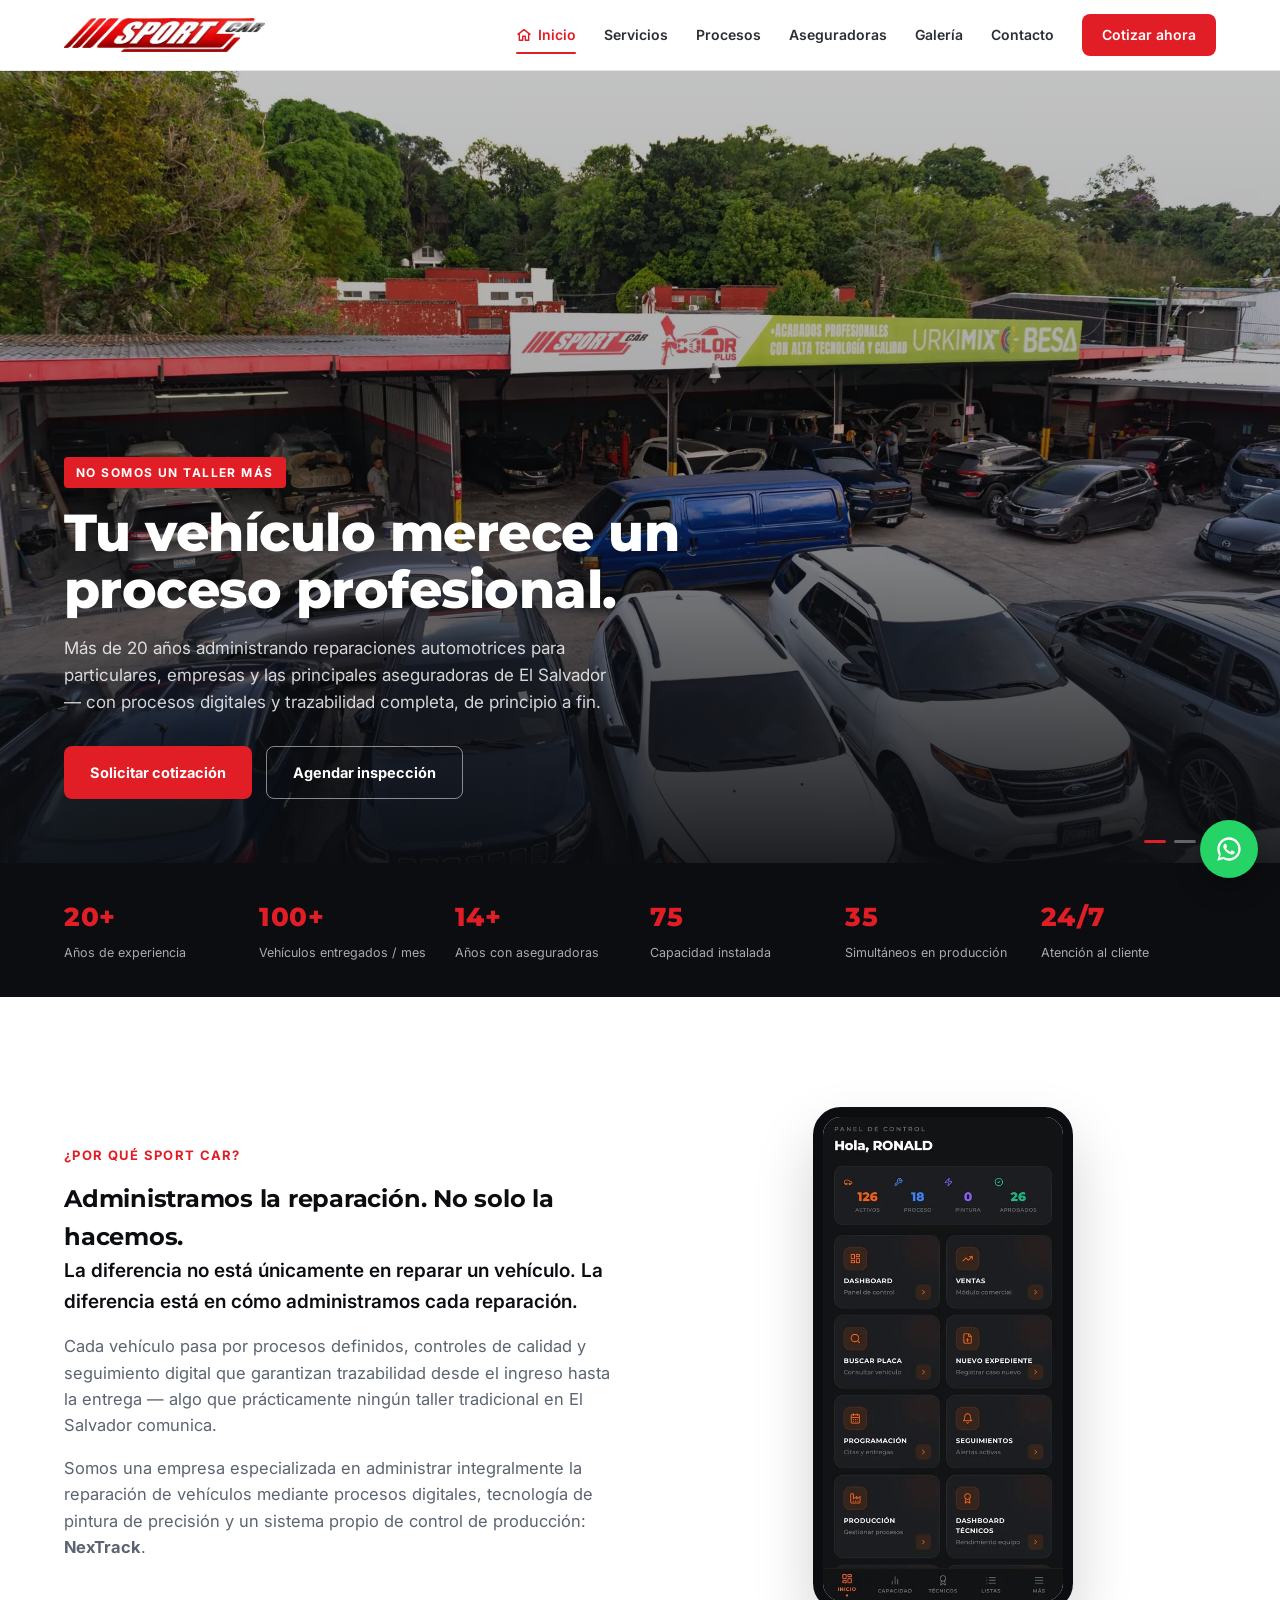
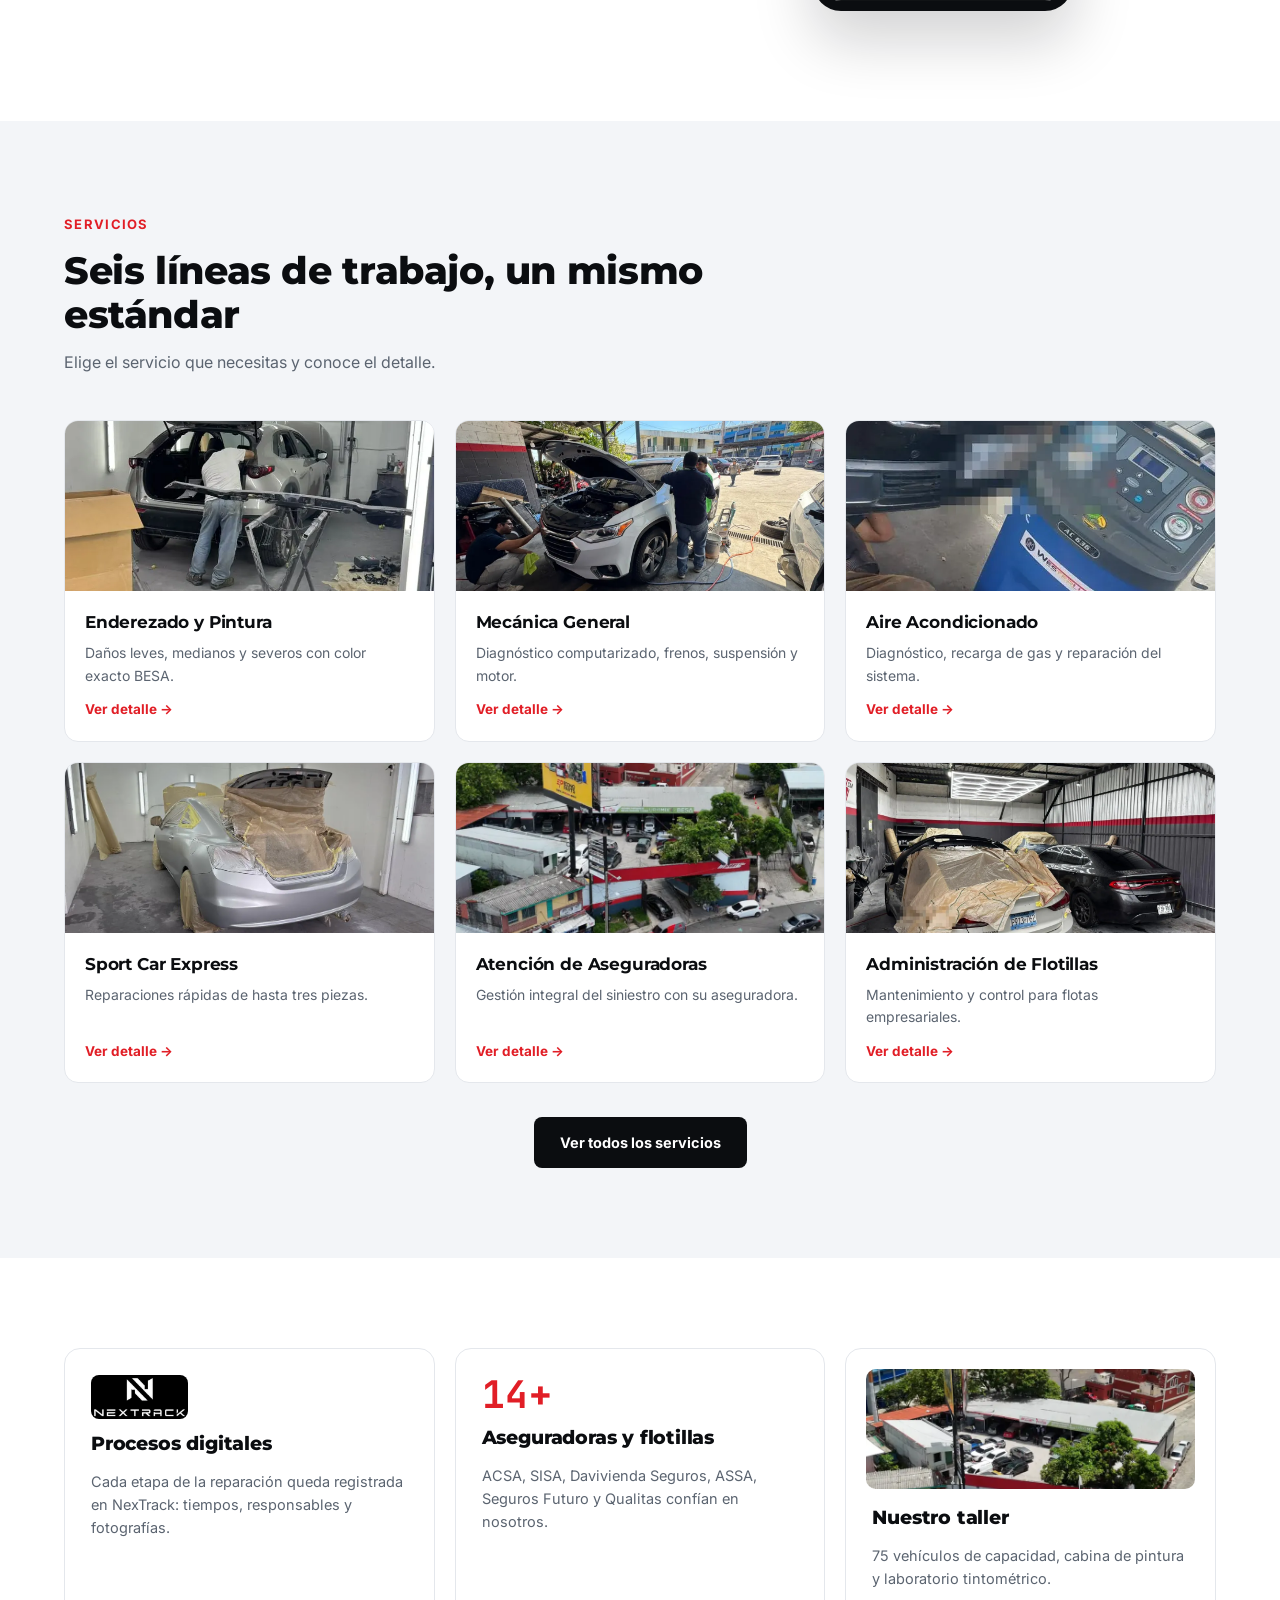
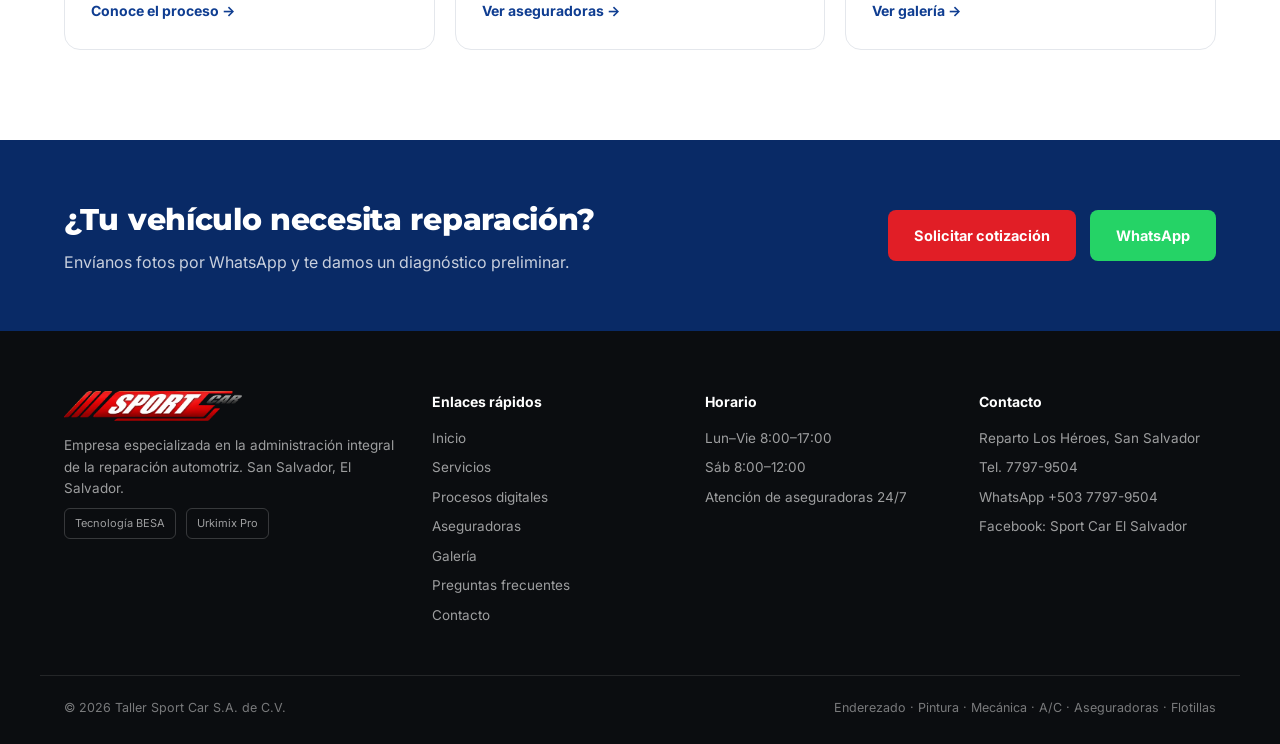
